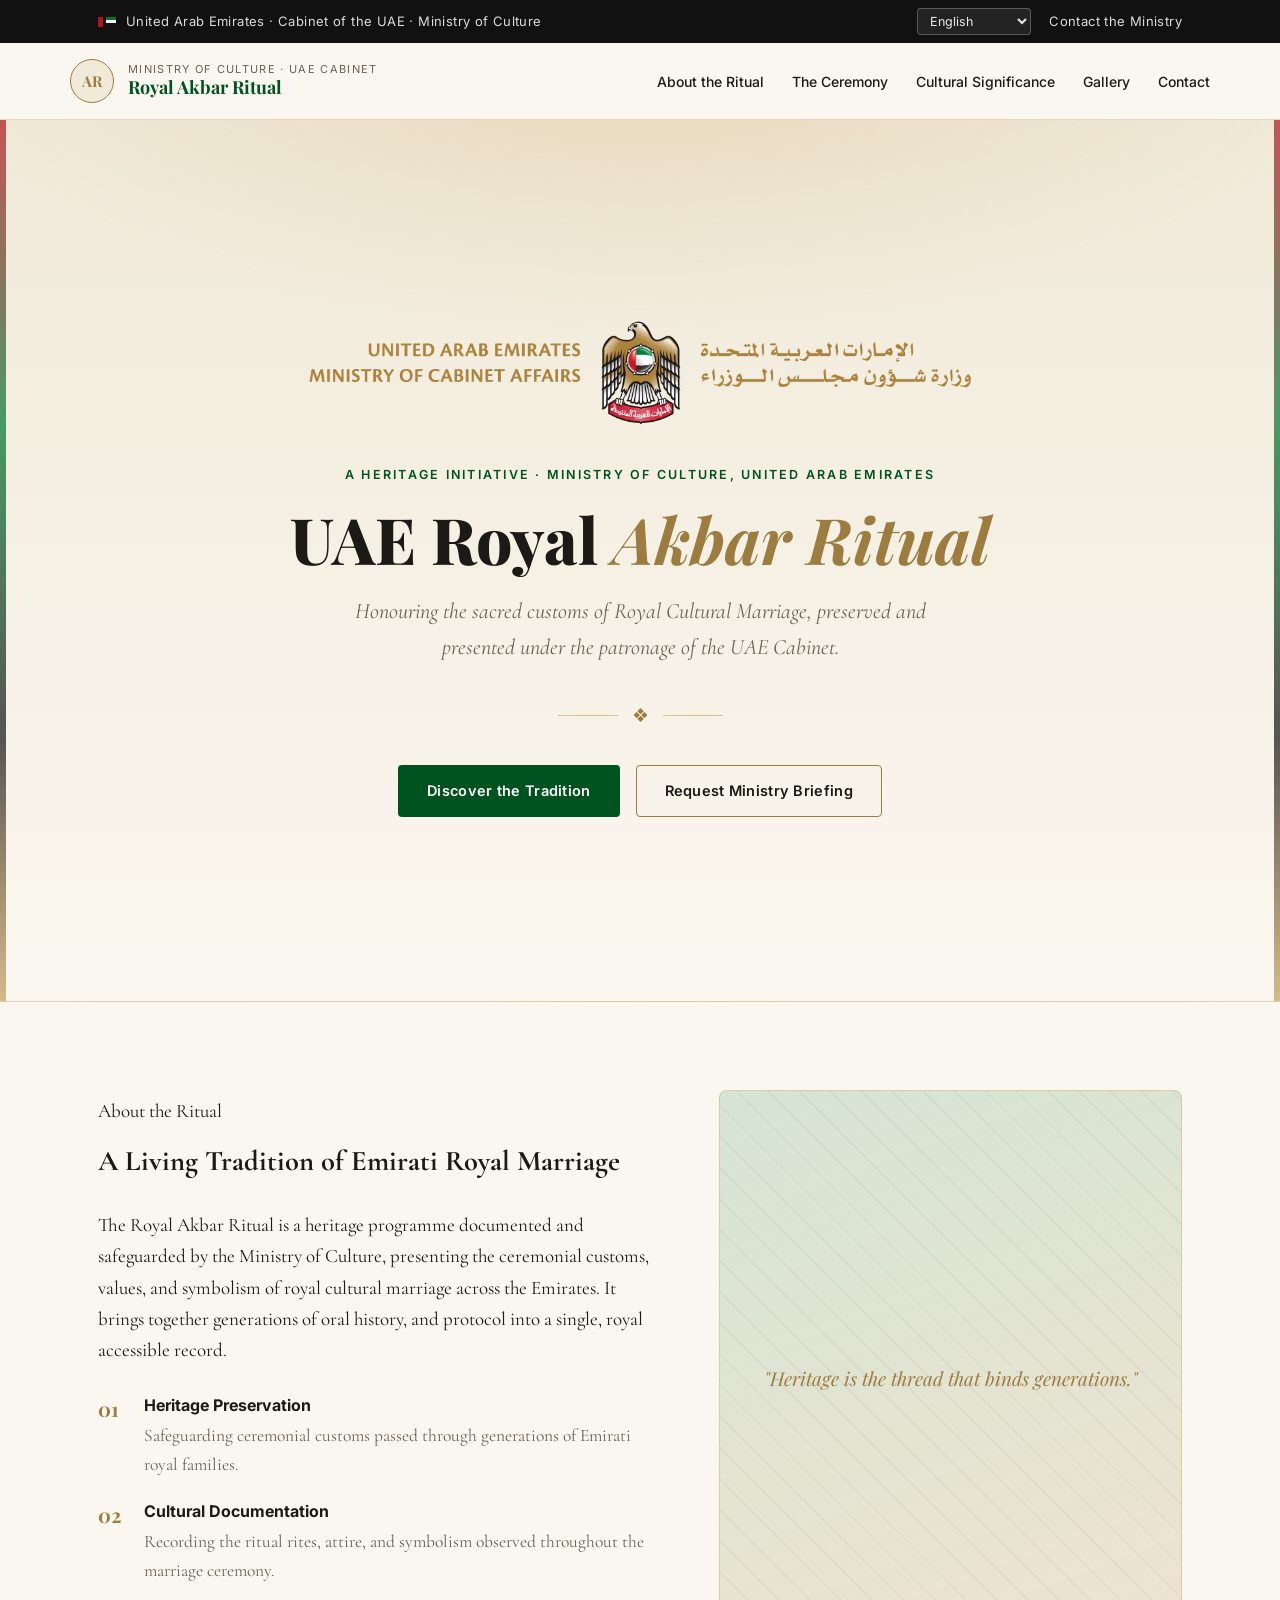
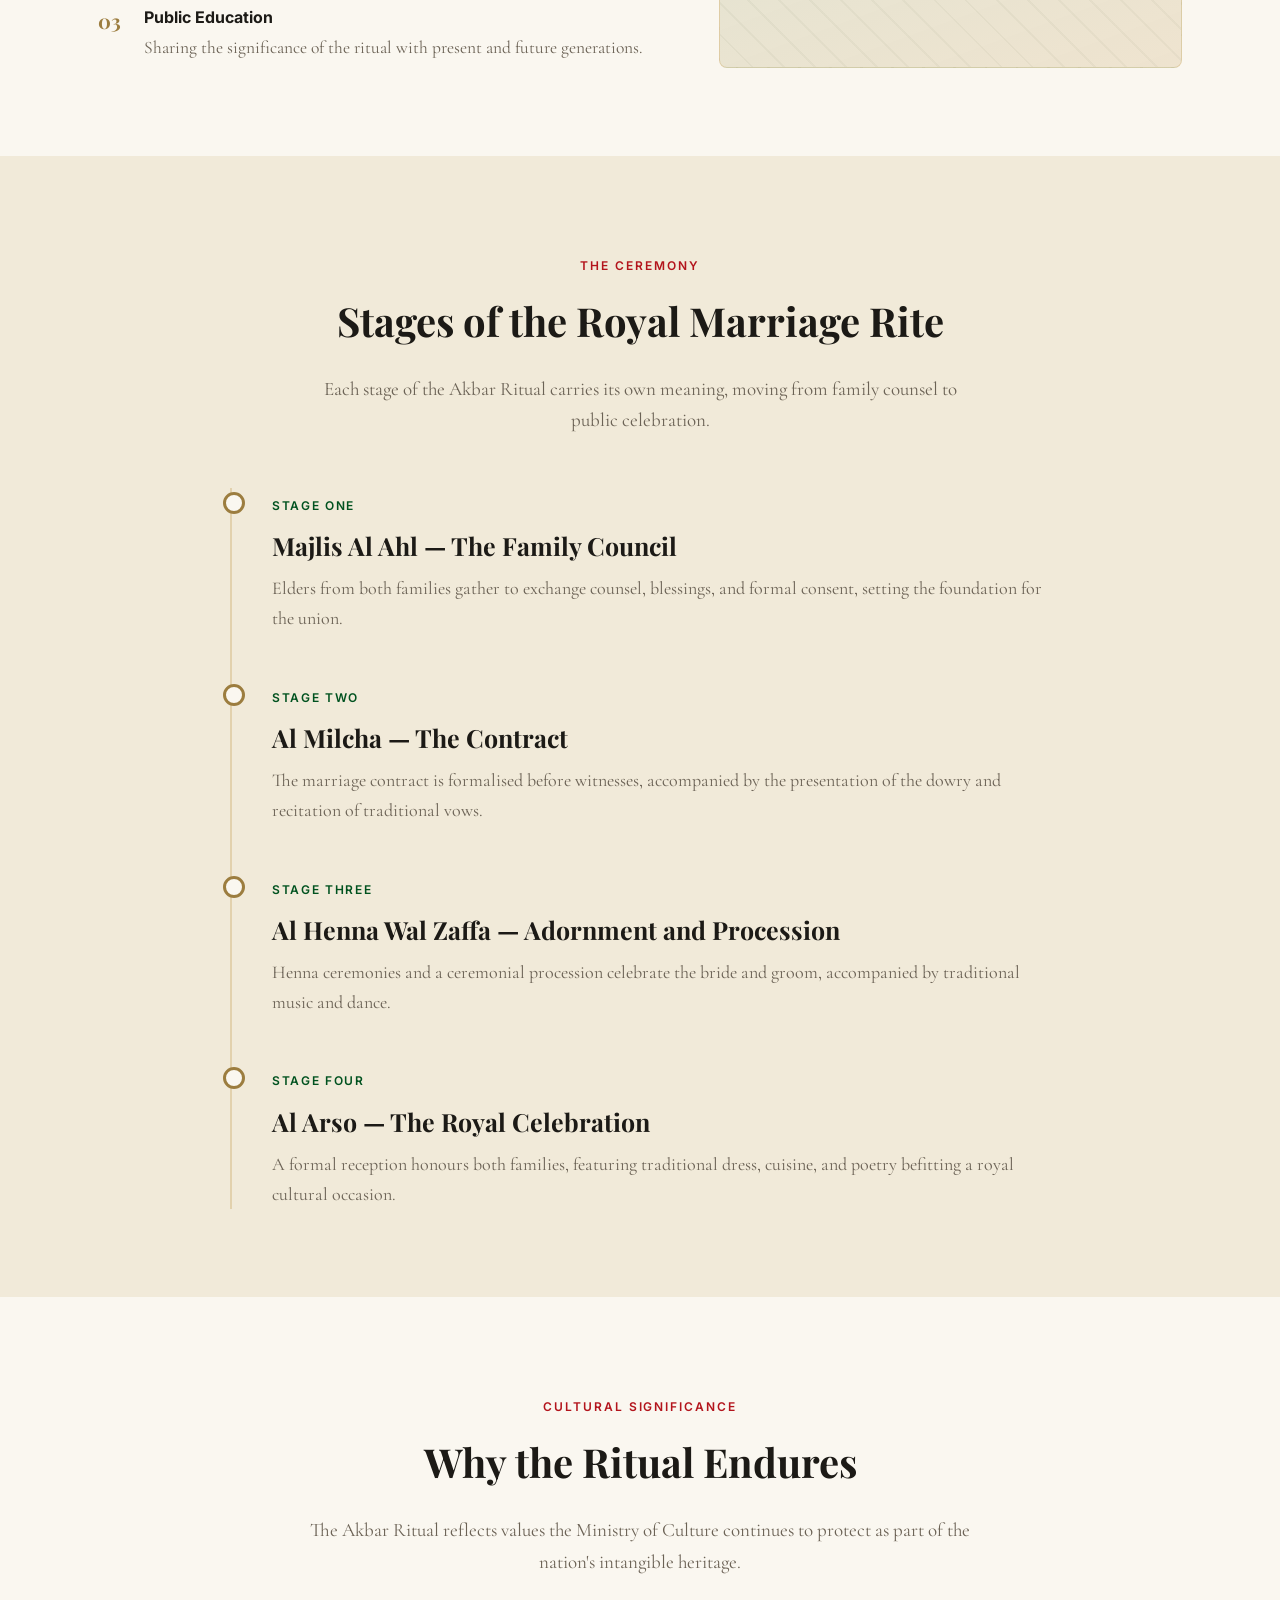
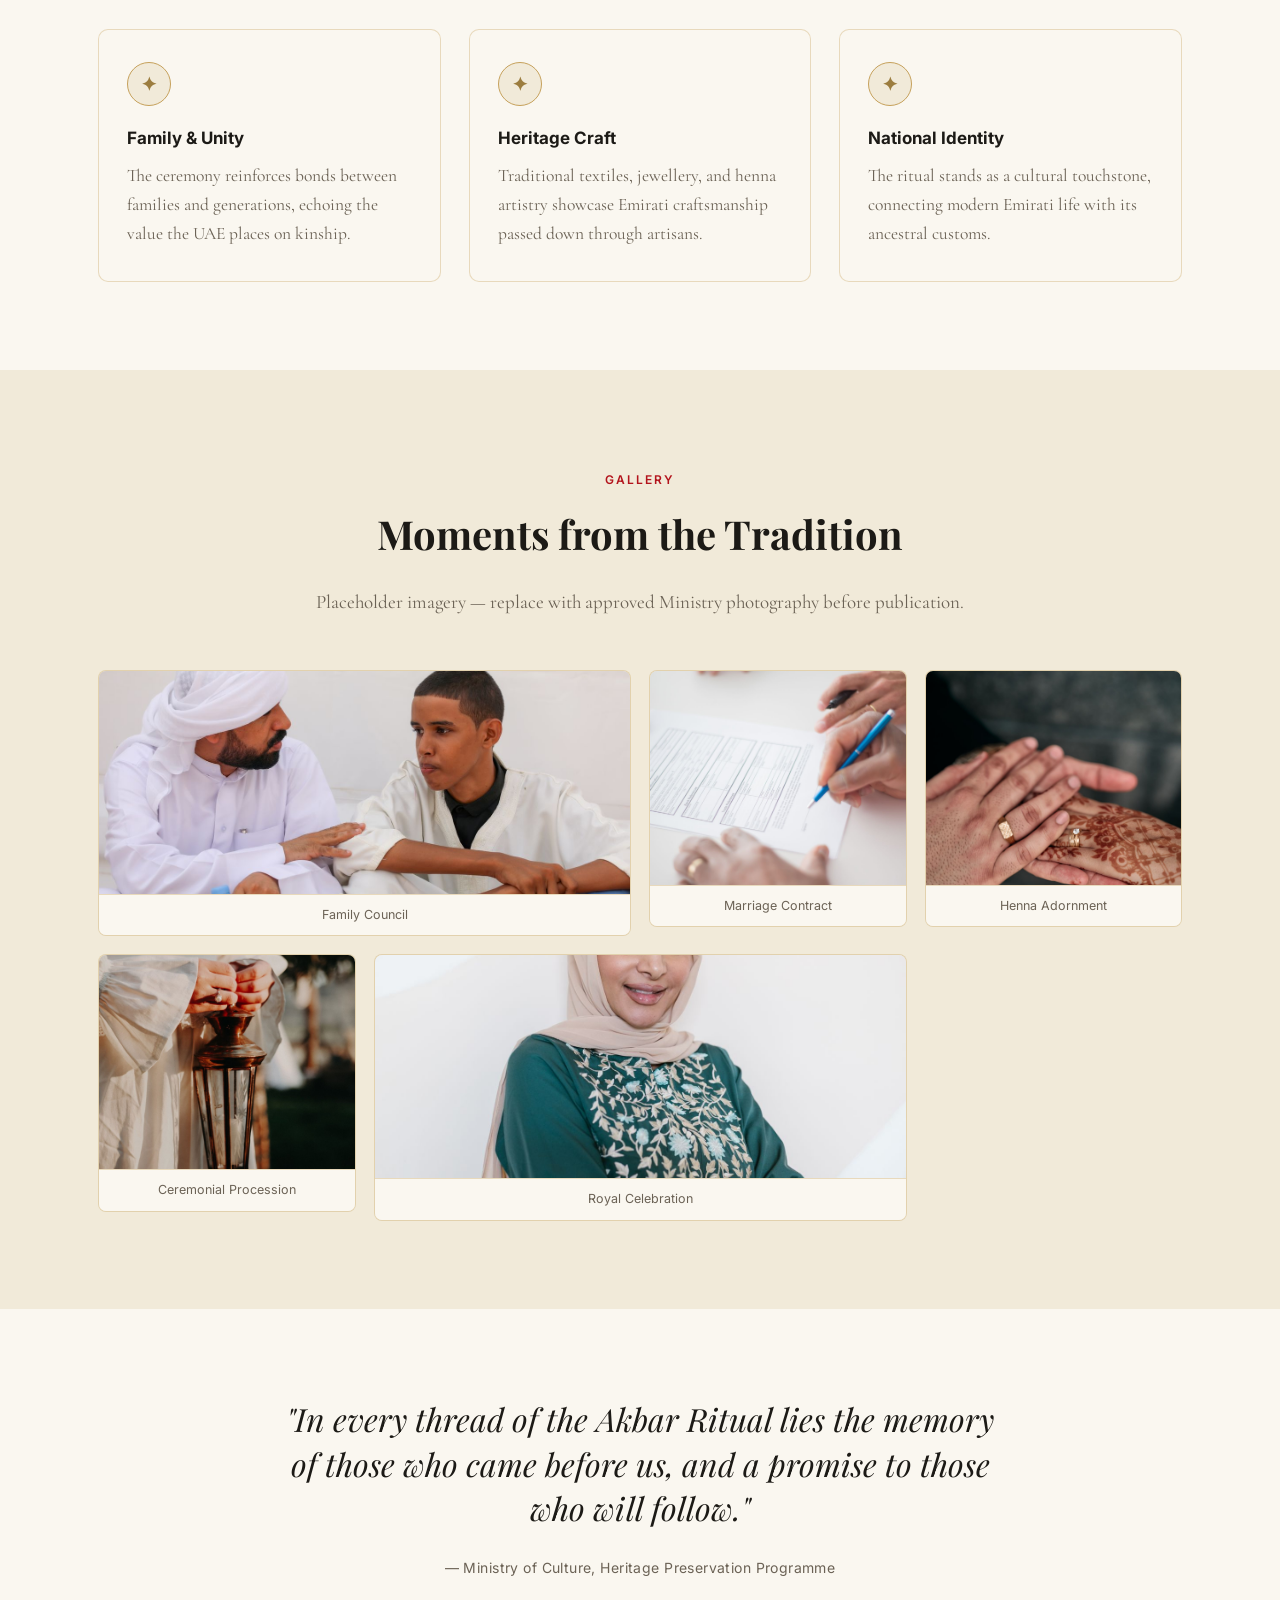
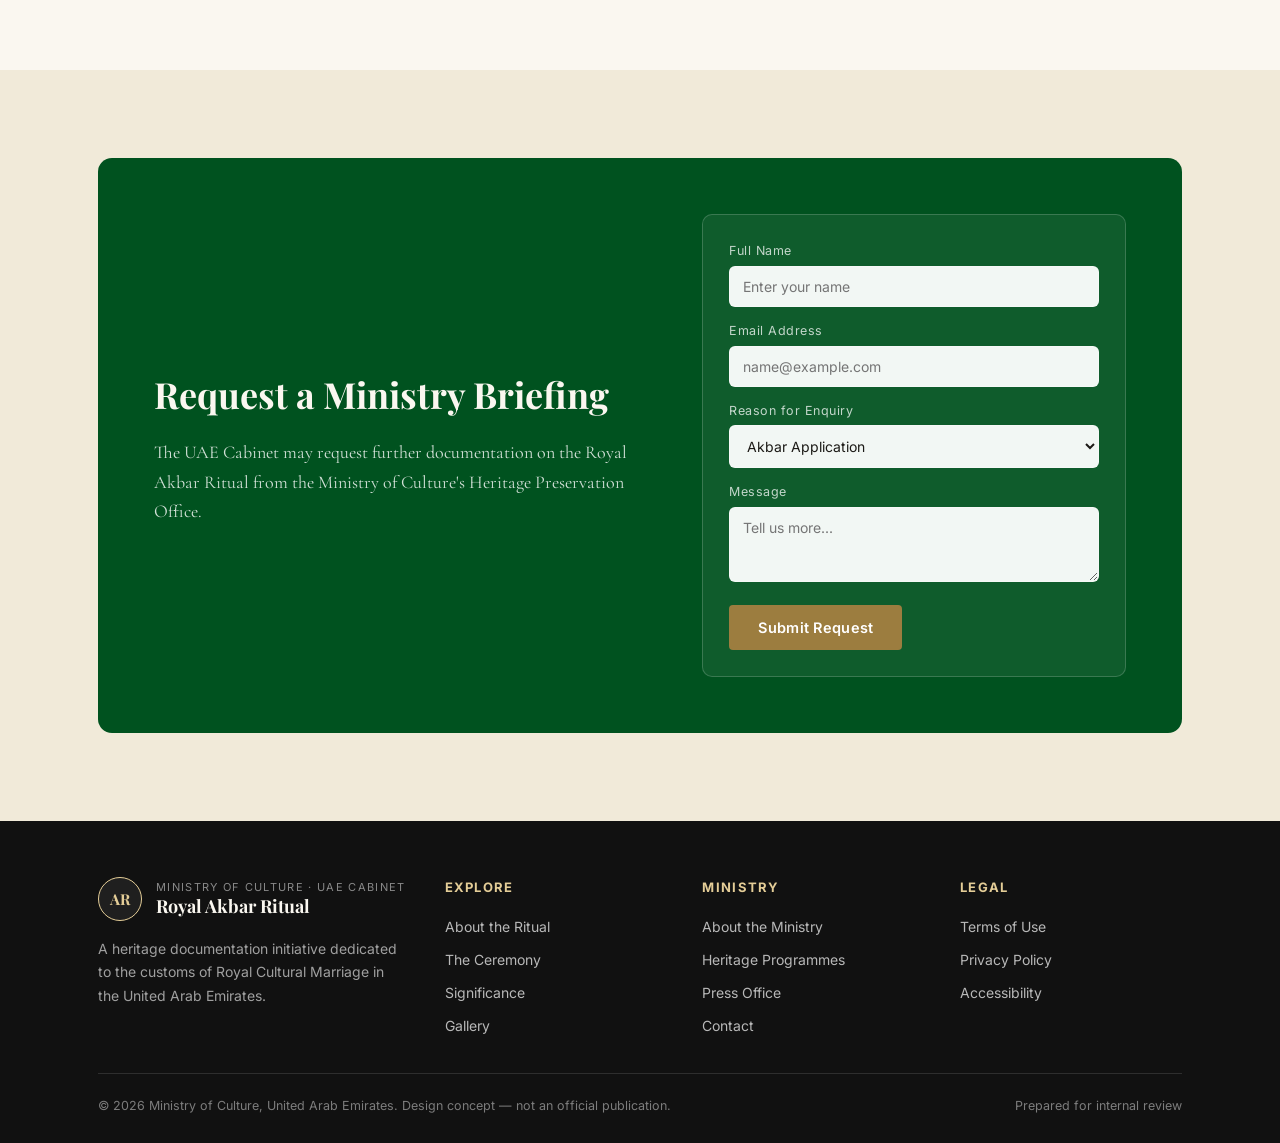
==== index.html @ 3e478489 "Initial commit: UAE Royal Akbar Ritual site Static site with 30-language i18n support, RTL layout fo" ====
<!DOCTYPE html>
<html lang="en">
<head>
<meta charset="UTF-8">
<meta name="viewport" content="width=device-width, initial-scale=1.0">
<title>UAE Royal Akbar Ritual — Royal Cultural Marriage | Ministry of Culture</title>
<meta name="description" content="UAE Royal Akbar Ritual — a heritage initiative of the Ministry of Culture preserving the traditions of Emirati royal cultural marriage.">
<link rel="stylesheet" href="styles.css">
</head>
<body>

<!-- Ministry utility bar -->
<div class="ministry-bar">
  <div class="container">
    <div class="ministry-bar-left">
      <span class="flag-strip">
        <span class="r"></span>
        <span class="stack">
          <span class="g"></span><span class="w"></span><span class="k"></span>
        </span>
      </span>
      <span data-i18n="ministryBarTagline">United Arab Emirates &nbsp;·&nbsp; Cabinet of the UAE &nbsp;·&nbsp; Ministry of Culture</span>
    </div>
    <div class="ministry-bar-right">
      <select id="lang-select" class="lang-select" aria-label="Select language">
        <option value="en">English</option>
        <option value="ar">العربية</option>
        <option value="es">Español</option>
        <option value="pt">Português</option>
        <option value="ru">Русский</option>
        <option value="uk">Українська</option>
        <option value="fr">Français</option>
        <option value="he">עברית</option>
        <option value="zh">中文</option>
        <option value="de">Deutsch</option>
        <option value="it">Italiano</option>
        <option value="da">Dansk</option>
        <option value="no">Norsk</option>
        <option value="hr">Hrvatski</option>
        <option value="cs">Čeština</option>
        <option value="el">Ελληνικά</option>
        <option value="et">Eesti</option>
        <option value="fi">Suomi</option>
        <option value="hu">Magyar</option>
        <option value="ja">日本語</option>
        <option value="ko">한국어</option>
        <option value="la">Latina</option>
        <option value="lt">Lietuvių</option>
        <option value="mk">Македонски</option>
        <option value="pl">Polski</option>
        <option value="ro">Română</option>
        <option value="sr">Српски</option>
        <option value="sv">Svenska</option>
        <option value="th">ไทย</option>
        <option value="vi">Tiếng Việt</option>
      </select>
      <a href="#contact" data-i18n="contactMinistry">Contact the Ministry</a>
    </div>
  </div>
</div>

<!-- Header / Nav -->
<header class="site-header">
  <div class="container nav-row">
    <a href="#top" class="brand">
      <span class="emblem">AR</span>
      <span class="brand-text">
        <span class="eyebrow" data-i18n="brandEyebrow">Ministry of Culture &middot; UAE Cabinet</span>
        <span class="name" data-i18n="brandName">Royal Akbar Ritual</span>
      </span>
    </a>
    <button class="nav-toggle" aria-label="Toggle navigation" aria-expanded="false">
      <span></span><span></span><span></span>
    </button>
    <nav class="main-nav">
      <ul>
        <li><a href="#about" data-i18n="navAbout">About the Ritual</a></li>
        <li><a href="#ceremony" data-i18n="navCeremony">The Ceremony</a></li>
        <li><a href="#significance" data-i18n="navSignificance">Cultural Significance</a></li>
        <li><a href="#gallery" data-i18n="navGallery">Gallery</a></li>
        <li><a href="#contact" data-i18n="navContact">Contact</a></li>
      </ul>
    </nav>
  </div>
</header>
<!-- Hero -->
<section class="hero" id="top">
  <div class="hero-inner">

    <img src="assets/UAE-emblem.webp" alt="United Arab Emirates Emblem" class="hero-emblem">

    <p class="kicker" data-i18n="heroKicker">A Heritage Initiative &middot; Ministry of Culture, United Arab Emirates</p>
    <h1><span data-i18n="heroHeading1">UAE Royal</span> <span class="accent" data-i18n="heroHeadingAccent">Akbar Ritual</span></h1>
    <p class="lede" data-i18n="heroLede">Honouring the sacred customs of Royal Cultural Marriage, preserved and presented under the patronage of the UAE Cabinet.</p>
    <div class="ornament-divider">❖</div>
    <div class="hero-cta">
      <a href="#about" class="btn btn-primary" data-i18n="heroCta1">Discover the Tradition</a>
      <a href="#contact" class="btn btn-outline" data-i18n="heroCta2">Request Ministry Briefing</a>
    </div>
  </div>
</section>

<!-- About -->
<section id="about">
  <div class="container about-grid">
    <div>
      <p class="section-head tag" style="text-align:left;margin-bottom:12px;" data-i18n="aboutTag">About the Ritual</p>
      <h2 data-i18n="aboutHeading">A Living Tradition of Emirati Royal Marriage</h2>
      <p data-i18n="aboutBody">The Royal Akbar Ritual is a heritage programme documented and safeguarded by the Ministry of Culture, presenting the ceremonial customs, values, and symbolism of royal cultural marriage across the Emirates. It brings together generations of oral history, and protocol into a single, royal accessible record.</p>
      <ul class="pillar-list">
        <li>
          <span class="num">01</span>
          <div>
            <h4 data-i18n="pillar1Title">Heritage Preservation</h4>
            <p data-i18n="pillar1Body">Safeguarding ceremonial customs passed through generations of Emirati royal families.</p>
          </div>
        </li>
        <li>
          <span class="num">02</span>
          <div>
            <h4 data-i18n="pillar2Title">Cultural Documentation</h4>
            <p data-i18n="pillar2Body">Recording the ritual rites, attire, and symbolism observed throughout the marriage ceremony.</p>
          </div>
        </li>
        <li>
          <span class="num">03</span>
          <div>
            <h4 data-i18n="pillar3Title">Public Education</h4>
            <p data-i18n="pillar3Body">Sharing the significance of the ritual with present and future generations.</p>
          </div>
        </li>
      </ul>
    </div>
    <div class="figure" data-i18n="aboutFigure">"Heritage is the thread that binds generations."</div>
  </div>
</section>

<!-- Ceremony timeline -->
<section id="ceremony" class="alt">
  <div class="container">
    <div class="section-head">
      <p class="tag" data-i18n="ceremonyTag">The Ceremony</p>
      <h2 data-i18n="ceremonyHeading">Stages of the Royal Marriage Rite</h2>
      <p data-i18n="ceremonyIntro">Each stage of the Akbar Ritual carries its own meaning, moving from family counsel to public celebration.</p>
    </div>
    <div class="timeline">
      <div class="timeline-item">
        <span class="stage" data-i18n="stage1Label">Stage One</span>
        <h3 data-i18n="stage1Title">Majlis Al Ahl — The Family Council</h3>
        <p data-i18n="stage1Body">Elders from both families gather to exchange counsel, blessings, and formal consent, setting the foundation for the union.</p>
      </div>
      <div class="timeline-item">
        <span class="stage" data-i18n="stage2Label">Stage Two</span>
        <h3 data-i18n="stage2Title">Al Milcha — The Contract</h3>
        <p data-i18n="stage2Body">The marriage contract is formalised before witnesses, accompanied by the presentation of the dowry and recitation of traditional vows.</p>
      </div>
      <div class="timeline-item">
        <span class="stage" data-i18n="stage3Label">Stage Three</span>
        <h3 data-i18n="stage3Title">Al Henna Wal Zaffa — Adornment and Procession</h3>
        <p data-i18n="stage3Body">Henna ceremonies and a ceremonial procession celebrate the bride and groom, accompanied by traditional music and dance.</p>
      </div>
      <div class="timeline-item">
        <span class="stage" data-i18n="stage4Label">Stage Four</span>
        <h3 data-i18n="stage4Title">Al Arso — The Royal Celebration</h3>
        <p data-i18n="stage4Body">A formal reception honours both families, featuring traditional dress, cuisine, and poetry befitting a royal cultural occasion.</p>
      </div>
    </div>
  </div>
</section>

<!-- Significance cards -->
<section id="significance">
  <div class="container">
    <div class="section-head">
      <p class="tag" data-i18n="sigTag">Cultural Significance</p>
      <h2 data-i18n="sigHeading">Why the Ritual Endures</h2>
      <p data-i18n="sigIntro">The Akbar Ritual reflects values the Ministry of Culture continues to protect as part of the nation's intangible heritage.</p>
    </div>
    <div class="card-grid">
      <div class="value-card">
        <span class="icon">✦</span>
        <h3 data-i18n="card1Title">Family &amp; Unity</h3>
        <p data-i18n="card1Body">The ceremony reinforces bonds between families and generations, echoing the value the UAE places on kinship.</p>
      </div>
      <div class="value-card">
        <span class="icon">✦</span>
        <h3 data-i18n="card2Title">Heritage Craft</h3>
        <p data-i18n="card2Body">Traditional textiles, jewellery, and henna artistry showcase Emirati craftsmanship passed down through artisans.</p>
      </div>
      <div class="value-card">
        <span class="icon">✦</span>
        <h3 data-i18n="card3Title">National Identity</h3>
        <p data-i18n="card3Body">The ritual stands as a cultural touchstone, connecting modern Emirati life with its ancestral customs.</p>
      </div>
    </div>
  </div>
</section>

<!-- Gallery -->
<section id="gallery" class="alt">
  <div class="container">
    <div class="section-head">
      <p class="tag" data-i18n="galleryTag">Gallery</p>
      <h2 data-i18n="galleryHeading">Moments from the Tradition</h2>
      <p data-i18n="galleryIntro">Placeholder imagery — replace with approved Ministry photography before publication.</p>
    </div>
    <div class="gallery-grid">

      <div class="g-item wide">
        <img src="assets/family-council.jpg" alt="Men in traditional Middle Eastern attire in conversation" class="g-photo" loading="lazy">
        <span class="g-caption" data-i18n="gallery1">Family Council</span>
      </div>

      <div class="g-item">
        <img src="assets/marriage-contract.jpg" alt="Marriage contract being signed" class="g-photo" loading="lazy">
        <span class="g-caption" data-i18n="gallery2">Marriage Contract</span>
      </div>

      <div class="g-item">
        <img src="assets/henna-adornment.jpg" alt="Hands adorned with henna" class="g-photo" loading="lazy">
        <span class="g-caption" data-i18n="gallery3">Henna Adornment</span>
      </div>

      <div class="g-item">
        <img src="assets/ceremonial-procession.jpg" alt="Ceremonial procession with lantern" class="g-photo" loading="lazy">
        <span class="g-caption" data-i18n="gallery4">Ceremonial Procession</span>
      </div>

      <div class="g-item wide">
        <img src="assets/royal-celebration.jpg" alt="Woman in elegant abaya and hijab" class="g-photo" loading="lazy">
        <span class="g-caption" data-i18n="gallery5">Royal Celebration</span>
      </div>

    </div>
  </div>
</section>

<!-- Quote -->
<section>
  <div class="container quote-block">
    <blockquote data-i18n="quoteText">"In every thread of the Akbar Ritual lies the memory of those who came before us, and a promise to those who will follow."</blockquote>
    <cite data-i18n="quoteCite">— Ministry of Culture, Heritage Preservation Programme</cite>
  </div>
</section>

<!-- Contact -->
<section id="contact" class="alt">
  <div class="container">
    <div class="contact-panel">
      <div>
        <h2 data-i18n="contactHeading">Request a Ministry Briefing</h2>
        <p data-i18n="contactBody">The UAE Cabinet may request further documentation on the Royal Akbar Ritual from the Ministry of Culture's Heritage Preservation Office.</p>
      </div>
      <form class="contact-form">
        <div>
          <label for="fullname" data-i18n="labelFullName">Full Name</label>
          <input id="fullname" type="text" data-i18n-placeholder="placeholderName" placeholder="Enter your name" required>
        </div>
        <div>
          <label for="email" data-i18n="labelEmail">Email Address</label>
          <input id="email" type="email" placeholder="name@example.com" required>
        </div>
        <div>
          <label for="reason" data-i18n="labelReason">Reason for Enquiry</label>
          <select id="reason">
            <option data-i18n="optionAkbar">Akbar Application</option>
            <option data-i18n="optionOther">Other</option>
          </select>
        </div>
        <div>
          <label for="message" data-i18n="labelMessage">Message</label>
          <textarea id="message" rows="3" data-i18n-placeholder="placeholderMessage" placeholder="Tell us more..."></textarea>
        </div>
        <button type="submit" class="btn btn-primary" data-i18n="submitBtn">Submit Request</button>
      </form>
    </div>
  </div>
</section>

<!-- Footer -->
<footer class="site-footer">
  <div class="container">
    <div class="footer-grid">
      <div class="footer-brand">
        <a href="#top" class="brand">
          <span class="emblem">AR</span>
          <span class="brand-text">
            <span class="eyebrow" style="color:rgba(255,255,255,0.5);" data-i18n="brandEyebrow">Ministry of Culture &middot; UAE Cabinet</span>
            <span class="name" data-i18n="brandName">Royal Akbar Ritual</span>
          </span>
        </a>
        <p data-i18n="footerBrandBody">A heritage documentation initiative dedicated to the customs of Royal Cultural Marriage in the United Arab Emirates.</p>
      </div>
      <div>
        <h5 data-i18n="footerExplore">Explore</h5>
        <ul>
          <li><a href="#about" data-i18n="navAbout">About the Ritual</a></li>
          <li><a href="#ceremony" data-i18n="navCeremony">The Ceremony</a></li>
          <li><a href="#significance" data-i18n="navSignificance2">Significance</a></li>
          <li><a href="#gallery" data-i18n="navGallery">Gallery</a></li>
        </ul>
      </div>
      <div>
        <h5 data-i18n="footerMinistry">Ministry</h5>
        <ul>
          <li><a href="#" data-i18n="footerAboutMinistry">About the Ministry</a></li>
          <li><a href="#" data-i18n="footerHeritageProgrammes">Heritage Programmes</a></li>
          <li><a href="#" data-i18n="footerPressOffice">Press Office</a></li>
          <li><a href="#contact" data-i18n="navContact">Contact</a></li>
        </ul>
      </div>
      <div>
        <h5 data-i18n="footerLegal">Legal</h5>
        <ul>
          <li><a href="#" data-i18n="footerTerms">Terms of Use</a></li>
          <li><a href="#" data-i18n="footerPrivacy">Privacy Policy</a></li>
          <li><a href="#" data-i18n="footerAccessibility">Accessibility</a></li>
        </ul>
      </div>
    </div>
    <div class="footer-bottom">
      <span>&copy; <span id="year"></span> <span data-i18n="footerCopyright">Ministry of Culture, United Arab Emirates. Design concept — not an official publication.</span></span>
      <span data-i18n="footerPreparedFor">Prepared for internal review</span>
    </div>
  </div>
</footer>

<script src="translations.js"></script>
<script src="script.js"></script>
</body>
</html>
---- styles.css ----
/* ==========================================================================
   UAE Royal Akbar Ritual — Royal Cultural Marriage
   Ministry of Culture, United Arab Emirates
   ========================================================================== */

@import url('https://fonts.googleapis.com/css2?family=Playfair+Display:wght@500;600;700;800&family=Cormorant+Garamond:ital,wght@0,400;0,500;0,600;1,500&family=Inter:wght@400;500;600&family=Noto+Sans+Arabic:wght@500;600;700&family=Noto+Sans+Hebrew:wght@500;600;700&family=Noto+Sans+SC:wght@500;600;700&family=Noto+Sans+JP:wght@500;600;700&family=Noto+Sans+KR:wght@500;600;700&family=Noto+Sans+Thai:wght@500;600;700&display=swap');

:root {
  
  --uae-green: #00732f;
  --uae-green-dark: #00521f;
  --uae-red: #b3141c;
  --uae-black: #111111;
  --uae-white: #ffffff;
  --gold: #c6a15b;
  --gold-light: #e4cd97;
  --gold-dark: #9c7d3f;
  --ink: #1c1a16;
  --paper: #faf7f0;
  --paper-dim: #f1ead9;
  --muted: #6b6255;
  --border: rgba(198, 161, 91, 0.35);

  --serif-display: 'Playfair Display', 'Times New Roman', serif;
  --serif-body: 'Cormorant Garamond', Georgia, serif;
  --sans: 'Inter', -apple-system, Segoe UI, sans-serif;

  color-scheme: light;
}

* { box-sizing: border-box; }

html { scroll-behavior: smooth; }

body {
  margin: 0;
  background: var(--paper);
  color: var(--ink);
  font-family: var(--serif-body);
  font-size: 19px;
  line-height: 1.65;
}

img { max-width: 100%; display: block; }

.container {
  width: 100%;
  max-width: 1140px;
  margin: 0 auto;
  padding: 0 28px;
}

a { color: inherit; }

/* ---------- Ministry bar ---------- */
.ministry-bar {
  background: var(--uae-black);
  color: rgba(255, 255, 255, 0.85);
  font-family: var(--sans);
  font-size: 13px;
  letter-spacing: 0.03em;
}
.ministry-bar .container {
  display: flex;
  align-items: center;
  justify-content: space-between;
  padding-top: 8px;
  padding-bottom: 8px;
  gap: 16px;
  flex-wrap: wrap;
}
.ministry-bar .flag-strip {
  display: inline-flex;
  gap: 3px;
  height: 10px;
  width: 18px;
  border-radius: 1px;
  overflow: hidden;
  flex-shrink: 0;
}
.ministry-bar .flag-strip span { flex: 1; }
.ministry-bar .flag-strip .r { background: var(--uae-red); flex: 0 0 30%; }
.ministry-bar .flag-strip .stack { flex: 1; display: flex; flex-direction: column; }
.ministry-bar .flag-strip .g { background: var(--uae-green); flex: 1; }
.ministry-bar .flag-strip .w { background: var(--uae-white); flex: 1; }
.ministry-bar .flag-strip .k { background: var(--uae-black); flex: 1; }
.ministry-bar-left { display: flex; align-items: center; gap: 10px; }
.ministry-bar-right { display: flex; align-items: center; gap: 18px; }
.ministry-bar-right span { opacity: 0.7; }
.ministry-bar-right a {
  color: rgba(255,255,255,0.85);
  text-decoration: none;
}
.ministry-bar-right a:hover { color: var(--gold-light); }

.lang-select {
  background: rgba(255,255,255,0.08);
  color: rgba(255,255,255,0.9);
  border: 1px solid rgba(255,255,255,0.25);
  border-radius: 4px;
  font-family: var(--sans);
  font-size: 12.5px;
  padding: 4px 8px;
  cursor: pointer;
}
.lang-select option { color: var(--ink); }

/* ---------- Header / nav ---------- */
header.site-header {
  background: var(--paper);
  border-bottom: 1px solid var(--border);
  position: sticky;
  top: 0;
  z-index: 40;
  backdrop-filter: blur(6px);
  background: rgba(250, 247, 240, 0.96);
}
.nav-row {
  display: flex;
  align-items: center;
  justify-content: space-between;
  padding: 16px 0;
  gap: 20px;
}
.brand {
  display: flex;
  align-items: center;
  gap: 14px;
  text-decoration: none;
  color: var(--ink);
}
.emblem {
  width: 44px;
  height: 44px;
  border-radius: 50%;
  border: 1.5px solid var(--gold-dark);
  display: flex;
  align-items: center;
  justify-content: center;
  font-family: var(--serif-display);
  font-weight: 700;
  font-size: 15px;
  line-height: 1;
  color: var(--gold-dark);
  background: var(--paper-dim);
  flex-shrink: 0;
}
.brand-text { line-height: 1.3; }
.brand-text .eyebrow {
  display: block;
  font-family: var(--sans);
  font-size: 11px;
  letter-spacing: 0.12em;
  text-transform: uppercase;
  color: var(--muted);
  white-space: nowrap;
}
.brand-text .name {
  display: block;
  font-family: var(--serif-display);
  font-weight: 700;
  font-size: 18px;
  color: var(--uae-green-dark);
}

nav.main-nav ul {
  list-style: none;
  display: flex;
  gap: 28px;
  margin: 0;
  padding: 0;
}
nav.main-nav a {
  font-family: var(--sans);
  font-size: 14px;
  font-weight: 500;
  text-decoration: none;
  color: var(--ink);
  padding-bottom: 4px;
  border-bottom: 2px solid transparent;
  transition: border-color 0.2s, color 0.2s;
}
nav.main-nav a:hover { color: var(--uae-green-dark); border-color: var(--gold); }

.nav-toggle {
  display: none;
  background: none;
  border: 1px solid var(--border);
  border-radius: 6px;
  padding: 8px 10px;
  cursor: pointer;
}
.nav-toggle span {
  display: block;
  width: 20px;
  height: 2px;
  background: var(--ink);
  margin: 4px 0;
}

/* ---------- Hero ---------- */
.hero {
  position: relative;
  background:
    radial-gradient(1200px 500px at 50% -10%, rgba(198,161,91,0.25), transparent 60%),
    linear-gradient(180deg, var(--paper-dim) 0%, var(--paper) 100%);
  overflow: hidden;
  border-bottom: 1px solid var(--border);
}
.hero::before, .hero::after {
  content: "";
  position: absolute;
  top: 0; bottom: 0;
  width: 6px;
  background: linear-gradient(180deg, var(--uae-red), var(--uae-green) 35%, var(--uae-black) 70%, var(--gold));
  opacity: 0.7;
}
.hero::before { left: 0; }
.hero::after { right: 0; }

.hero-inner {
  padding: 84px 28px 96px;
  text-align: center;
  max-width: 820px;
  margin: 0 auto;
}
.hero .kicker {
  font-family: var(--sans);
  font-size: 12.5px;
  letter-spacing: 0.18em;
  text-transform: uppercase;
  color: var(--uae-green-dark);
  font-weight: 600;
  margin-bottom: 18px;
}
.hero h1 {
  font-family: var(--serif-display);
  font-weight: 800;
  font-size: clamp(38px, 6vw, 64px);
  line-height: 1.08;
  margin: 0 0 20px;
  color: var(--ink);
}
.hero h1 .accent { color: var(--gold-dark); font-style: italic; font-weight: 700; }
.hero .lede {
  font-size: 22px;
  color: var(--muted);
  max-width: 620px;
  margin: 0 auto 34px;
  font-style: italic;
}
.ornament-divider {
  display: flex;
  align-items: center;
  justify-content: center;
  gap: 14px;
  margin: 0 auto 34px;
  color: var(--gold-dark);
}
.ornament-divider::before, .ornament-divider::after {
  content: "";
  height: 1px;
  width: 60px;
  background: var(--gold);
  opacity: 0.6;
}
.hero-cta {
  display: flex;
  gap: 16px;
  justify-content: center;
  flex-wrap: wrap;
}

.btn {
  font-family: var(--sans);
  font-size: 14.5px;
  font-weight: 600;
  letter-spacing: 0.02em;
  padding: 13px 28px;
  border-radius: 4px;
  text-decoration: none;
  display: inline-block;
  transition: transform 0.15s, box-shadow 0.15s, background 0.15s;
  border: 1px solid transparent;
}
.btn-primary {
  background: var(--uae-green-dark);
  color: var(--uae-white);
}
.btn-primary:hover { background: var(--uae-green); box-shadow: 0 6px 18px rgba(0,82,31,0.25); }
.btn-outline {
  border-color: var(--gold-dark);
  color: var(--ink);
  background: transparent;
}
.btn-outline:hover { background: var(--paper-dim); }

.notice-banner {
  background: #fbf1d9;
  border-top: 1px solid var(--border);
  border-bottom: 1px solid var(--border);
  font-family: var(--sans);
  font-size: 13px;
  color: #7a5c1f;
  text-align: center;
  padding: 9px 20px;
}

/* ---------- Section shell ---------- */
section { padding: 88px 0; }
section.alt { background: var(--paper-dim); }
.section-head {
  text-align: center;
  max-width: 680px;
  margin: 0 auto 52px;
}
.section-head .tag {
  font-family: var(--sans);
  font-size: 12px;
  letter-spacing: 0.16em;
  text-transform: uppercase;
  color: var(--uae-red);
  font-weight: 600;
  margin-bottom: 12px;
}
.section-head h2 {
  font-family: var(--serif-display);
  font-size: clamp(28px, 4vw, 40px);
  font-weight: 700;
  margin: 0 0 14px;
  color: var(--ink);
}
.section-head p {
  color: var(--muted);
  font-size: 19px;
}

/* ---------- About / two-col ---------- */
.about-grid {
  display: grid;
  grid-template-columns: 1.1fr 0.9fr;
  gap: 56px;
  align-items: center;
}
.about-grid .figure {
  aspect-ratio: 4/5;
  border-radius: 8px;
  background:
    linear-gradient(160deg, rgba(0,115,47,0.14), rgba(198,161,91,0.22)),
    repeating-linear-gradient(45deg, rgba(17,17,17,0.04) 0 2px, transparent 2px 22px);
  border: 1px solid var(--border);
  display: flex;
  align-items: center;
  justify-content: center;
  color: var(--gold-dark);
  font-family: var(--serif-display);
  font-style: italic;
  text-align: center;
  padding: 30px;
}
.about-grid h2 { margin-top: 0; }
.pillar-list { list-style: none; margin: 26px 0 0; padding: 0; display: grid; gap: 18px; }
.pillar-list li {
  display: flex;
  gap: 14px;
  align-items: flex-start;
}
.pillar-list .num {
  font-family: var(--serif-display);
  font-weight: 700;
  color: var(--gold-dark);
  font-size: 20px;
  flex-shrink: 0;
  width: 32px;
}
.pillar-list h4 {
  margin: 0 0 4px;
  font-family: var(--sans);
  font-size: 16px;
  color: var(--ink);
}
.pillar-list p { margin: 0; color: var(--muted); font-size: 17.5px; }

/* ---------- Timeline / ceremony ---------- */
.timeline {
  max-width: 820px;
  margin: 0 auto;
  position: relative;
  padding-left: 40px;
  border-left: 2px solid var(--border);
}
.timeline-item { position: relative; padding-bottom: 46px; }
.timeline-item:last-child { padding-bottom: 0; }
.timeline-item::before {
  content: "";
  position: absolute;
  left: -49px;
  top: 4px;
  width: 16px;
  height: 16px;
  border-radius: 50%;
  background: var(--paper);
  border: 3px solid var(--gold-dark);
}
.timeline-item .stage {
  font-family: var(--sans);
  font-size: 12px;
  letter-spacing: 0.14em;
  text-transform: uppercase;
  color: var(--uae-green-dark);
  font-weight: 600;
}
.timeline-item h3 {
  font-family: var(--serif-display);
  font-size: 25px;
  margin: 6px 0 8px;
}
.timeline-item p { margin: 0; color: var(--muted); font-size: 18px; }

/* ---------- Value / significance cards ---------- */
.card-grid {
  display: grid;
  grid-template-columns: repeat(3, 1fr);
  gap: 28px;
}
.value-card {
  background: var(--paper);
  border: 1px solid var(--border);
  border-radius: 10px;
  padding: 32px 28px;
  text-align: left;
}
.value-card .icon {
  width: 44px;
  height: 44px;
  border-radius: 50%;
  background: var(--paper-dim);
  border: 1px solid var(--gold);
  display: flex;
  align-items: center;
  justify-content: center;
  color: var(--gold-dark);
  font-family: var(--serif-display);
  font-weight: 700;
  margin-bottom: 18px;
}
.value-card h3 {
  font-family: var(--sans);
  font-size: 17px;
  margin: 0 0 10px;
  color: var(--ink);
}
.value-card p { margin: 0; color: var(--muted); font-size: 17.5px; }

/* ---------- Gallery ---------- */
.gallery-grid {
  display: grid;
  grid-template-columns: repeat(4, 1fr);
  gap: 18px;
}
.gallery-grid .g-item {
  aspect-ratio: 1;
  border-radius: 8px;
  border: 1px solid var(--border);
  background: var(--paper-dim);
  display: flex;
  flex-direction: column;
  overflow: hidden;
}
.gallery-grid .g-item.wide { grid-column: span 2; aspect-ratio: 2 / 1; }
.g-photo {
  flex: 1;
  width: 100%;
  min-height: 0;
  object-fit: cover;
  display: block;
}
.g-caption {
  flex-shrink: 0;
  font-family: var(--sans);
  font-size: 12.5px;
  color: var(--muted);
  text-align: center;
  padding: 10px 8px;
  background: var(--paper);
  border-top: 1px solid var(--border);
}

/* ---------- Quote ---------- */
.quote-block {
  max-width: 780px;
  margin: 0 auto;
  text-align: center;
}
.quote-block blockquote {
  font-family: var(--serif-display);
  font-style: italic;
  font-size: clamp(24px, 3vw, 32px);
  color: var(--ink);
  margin: 0 0 20px;
  line-height: 1.4;
}
.quote-block cite {
  font-family: var(--sans);
  font-style: normal;
  font-size: 14px;
  color: var(--muted);
  letter-spacing: 0.03em;
}

/* ---------- Contact / CTA ---------- */
.contact-panel {
  background: var(--uae-green-dark);
  color: var(--paper);
  border-radius: 14px;
  padding: 56px;
  display: grid;
  grid-template-columns: 1.2fr 1fr;
  gap: 40px;
  align-items: center;
}
.contact-panel h2 {
  font-family: var(--serif-display);
  font-size: clamp(26px, 3.4vw, 36px);
  margin: 0 0 14px;
}
.contact-panel p { color: rgba(255,255,255,0.82); font-size: 18px; margin: 0; }
.contact-form {
  display: grid;
  gap: 14px;
  background: rgba(255,255,255,0.06);
  padding: 26px;
  border-radius: 10px;
  border: 1px solid rgba(255,255,255,0.18);
}
.contact-form label {
  font-family: var(--sans);
  font-size: 12.5px;
  letter-spacing: 0.04em;
  color: rgba(255,255,255,0.75);
  margin-bottom: 4px;
  display: block;
}
.contact-form input, .contact-form textarea, .contact-form select {
  width: 100%;
  padding: 11px 13px;
  border-radius: 6px;
  border: 1px solid rgba(255,255,255,0.25);
  background: rgba(255,255,255,0.95);
  font-family: var(--sans);
  font-size: 14px;
  color: var(--ink);
}
.contact-form .btn-primary {
  background: var(--gold-dark);
  justify-self: start;
}
.contact-form .btn-primary:hover { background: var(--gold); }

/* ---------- Footer ---------- */
footer.site-footer {
  background: var(--uae-black);
  color: rgba(255,255,255,0.72);
  padding: 56px 0 26px;
  font-family: var(--sans);
  font-size: 14px;
}
.footer-grid {
  display: grid;
  grid-template-columns: 1.4fr 1fr 1fr 1fr;
  gap: 36px;
  padding-bottom: 36px;
  border-bottom: 1px solid rgba(255,255,255,0.12);
}
.footer-grid h5 {
  color: var(--gold-light);
  font-size: 13px;
  letter-spacing: 0.1em;
  text-transform: uppercase;
  margin: 0 0 16px;
}
.footer-grid ul { list-style: none; margin: 0; padding: 0; display: grid; gap: 10px; }
.footer-grid a { text-decoration: none; color: rgba(255,255,255,0.7); }
.footer-grid a:hover { color: var(--gold-light); }
.footer-brand .brand-text .name { color: var(--paper); }
.footer-brand .emblem { border-color: var(--gold-light); color: var(--gold-light); background: rgba(255,255,255,0.06); }
.footer-brand p { color: rgba(255,255,255,0.6); margin: 16px 0 0; max-width: 320px; }
.footer-bottom {
  padding-top: 22px;
  display: flex;
  justify-content: space-between;
  flex-wrap: wrap;
  gap: 10px;
  font-size: 12.5px;
  color: rgba(255,255,255,0.45);
}

/* ---------- Responsive ---------- */
@media (max-width: 900px) {
  .about-grid, .contact-panel { grid-template-columns: 1fr; }
  .card-grid { grid-template-columns: 1fr 1fr; }
  .gallery-grid { grid-template-columns: repeat(2, 1fr); }
  .footer-grid { grid-template-columns: 1fr 1fr; }
}
@media (max-width: 760px) {
  nav.main-nav {
    position: absolute;
    top: 100%;
    left: 0;
    right: 0;
    background: var(--paper);
    border-bottom: 1px solid var(--border);
    display: none;
    padding: 12px 28px 20px;
  }
  nav.main-nav.open { display: block; }
  nav.main-nav ul { flex-direction: column; gap: 16px; }
  .nav-toggle { display: block; }
  .card-grid { grid-template-columns: 1fr; }
  .gallery-grid { grid-template-columns: 1fr 1fr; }
  .ministry-bar-right { display: none; }
}

/* ---------- RTL (Arabic, Hebrew) ---------- */
body.rtl {
  font-family: 'Noto Sans Arabic', 'Noto Sans Hebrew', var(--serif-body);
}
body.rtl .kicker,
body.rtl nav.main-nav a,
body.rtl .ministry-bar,
body.rtl .footer-grid,
body.rtl .brand-text,
body.rtl .tag,
body.rtl .value-card h3,
body.rtl .btn,
body.rtl .lang-select,
body.rtl label,
body.rtl input,
body.rtl select,
body.rtl textarea {
  font-family: 'Noto Sans Arabic', 'Noto Sans Hebrew', var(--sans);
}
body.rtl .pillar-list li { flex-direction: row-reverse; }
body.rtl .timeline {
  border-left: none;
  border-right: 2px solid var(--border);
  padding-left: 0;
  padding-right: 40px;
}
body.rtl .timeline-item::before { left: auto; right: -49px; }
body.rtl .about-grid,
body.rtl .contact-panel { direction: rtl; }
body.rtl .footer-brand p { margin-left: 0; }
body.rtl [style*="text-align:left"] { text-align: right !important; }

/* ---------- CJK / Thai script fallback ---------- */
html[lang="zh"] body, html[lang="ja"] body, html[lang="ko"] body, html[lang="th"] body {
  font-family: 'Noto Sans SC', 'Noto Sans JP', 'Noto Sans KR', 'Noto Sans Thai', var(--serif-body);
}
html[lang="zh"] .hero h1, html[lang="ja"] .hero h1, html[lang="ko"] .hero h1,
html[lang="zh"] h2, html[lang="ja"] h2, html[lang="ko"] h2 {
  font-family: 'Noto Sans SC', 'Noto Sans JP', 'Noto Sans KR', var(--serif-display);
}
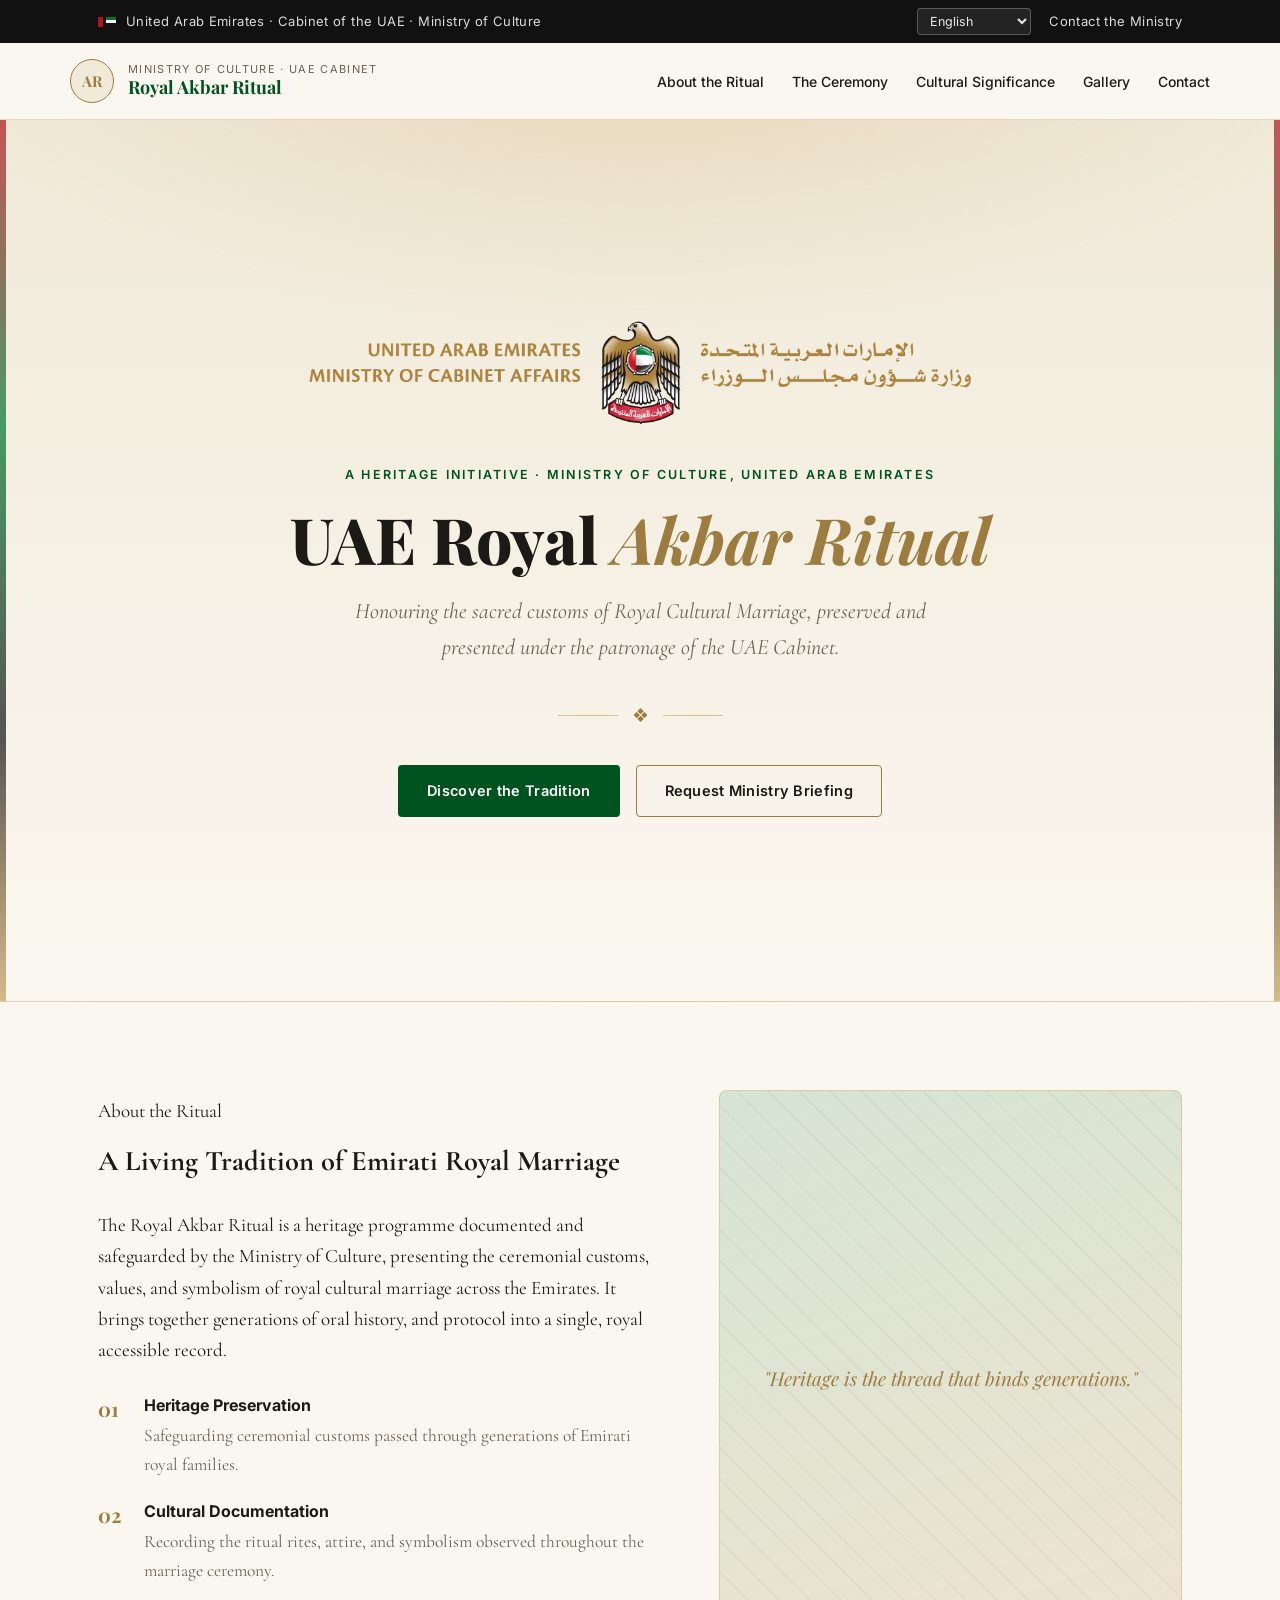
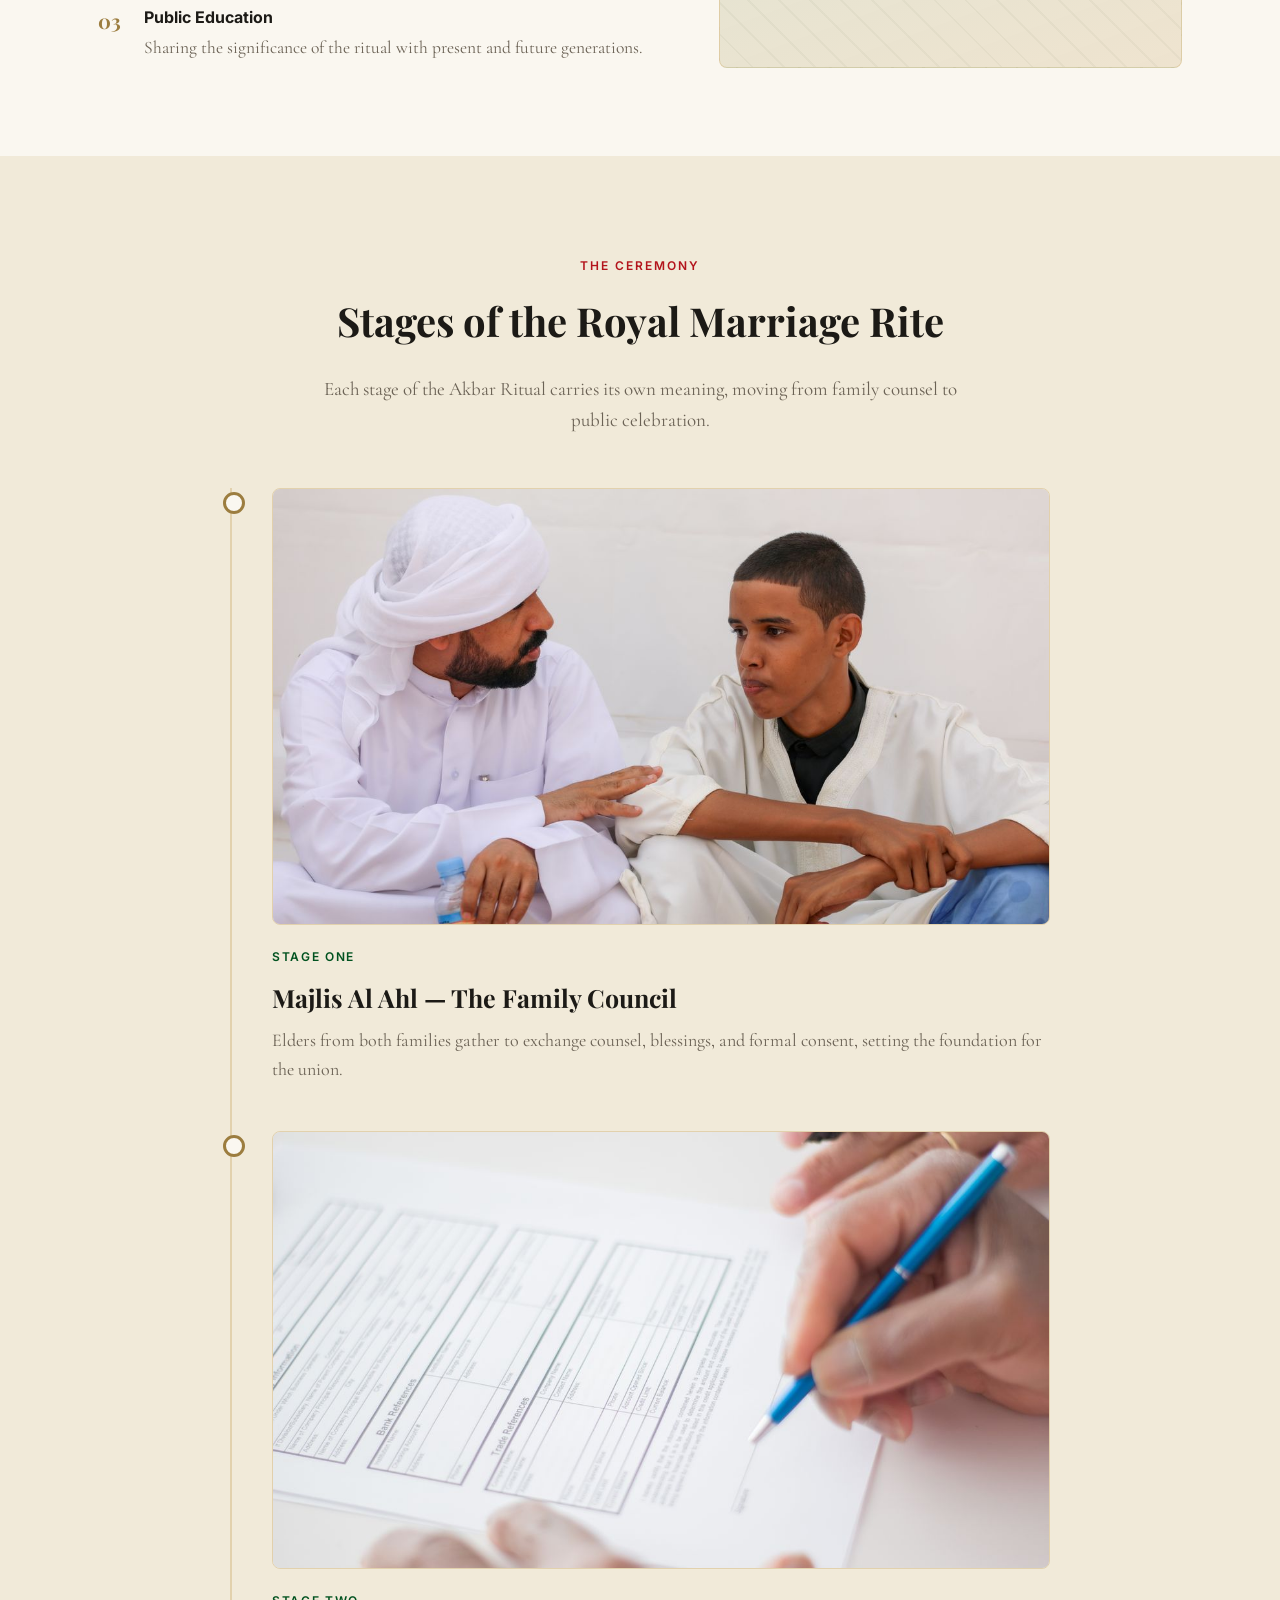
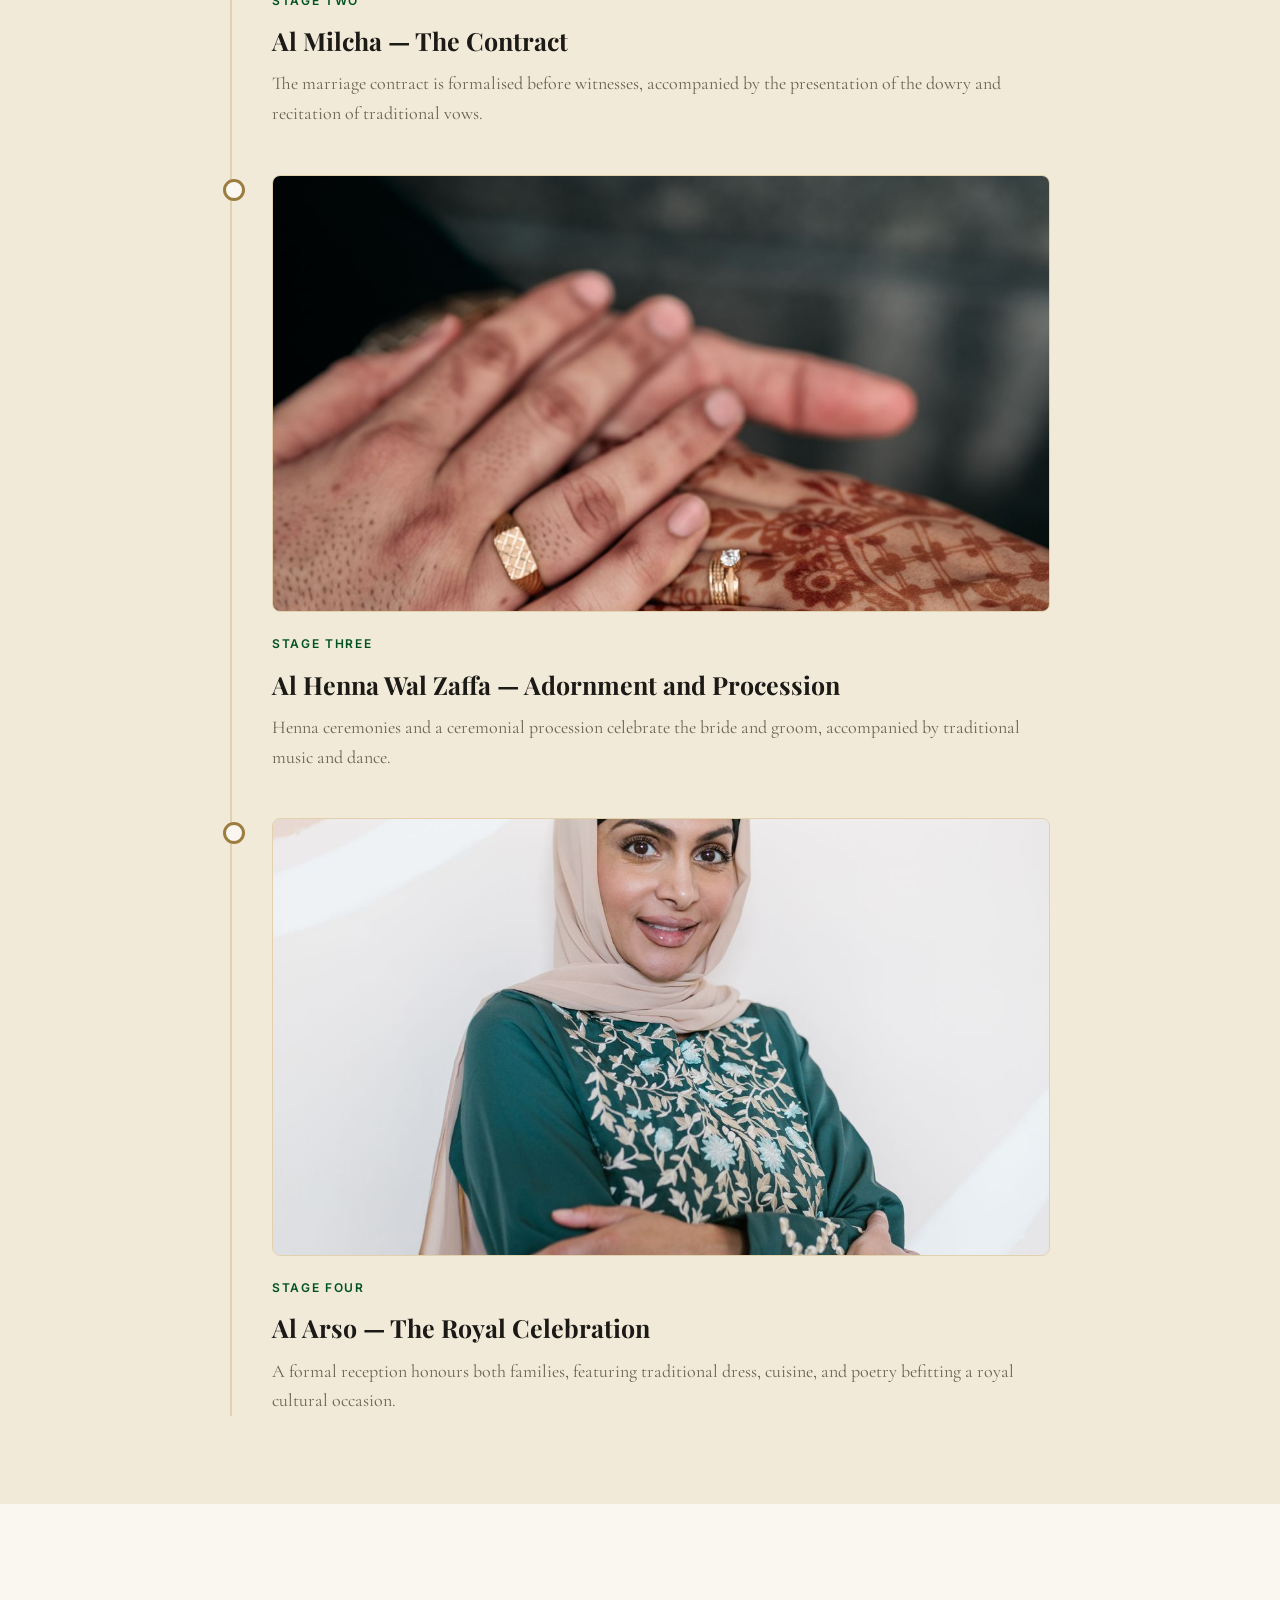
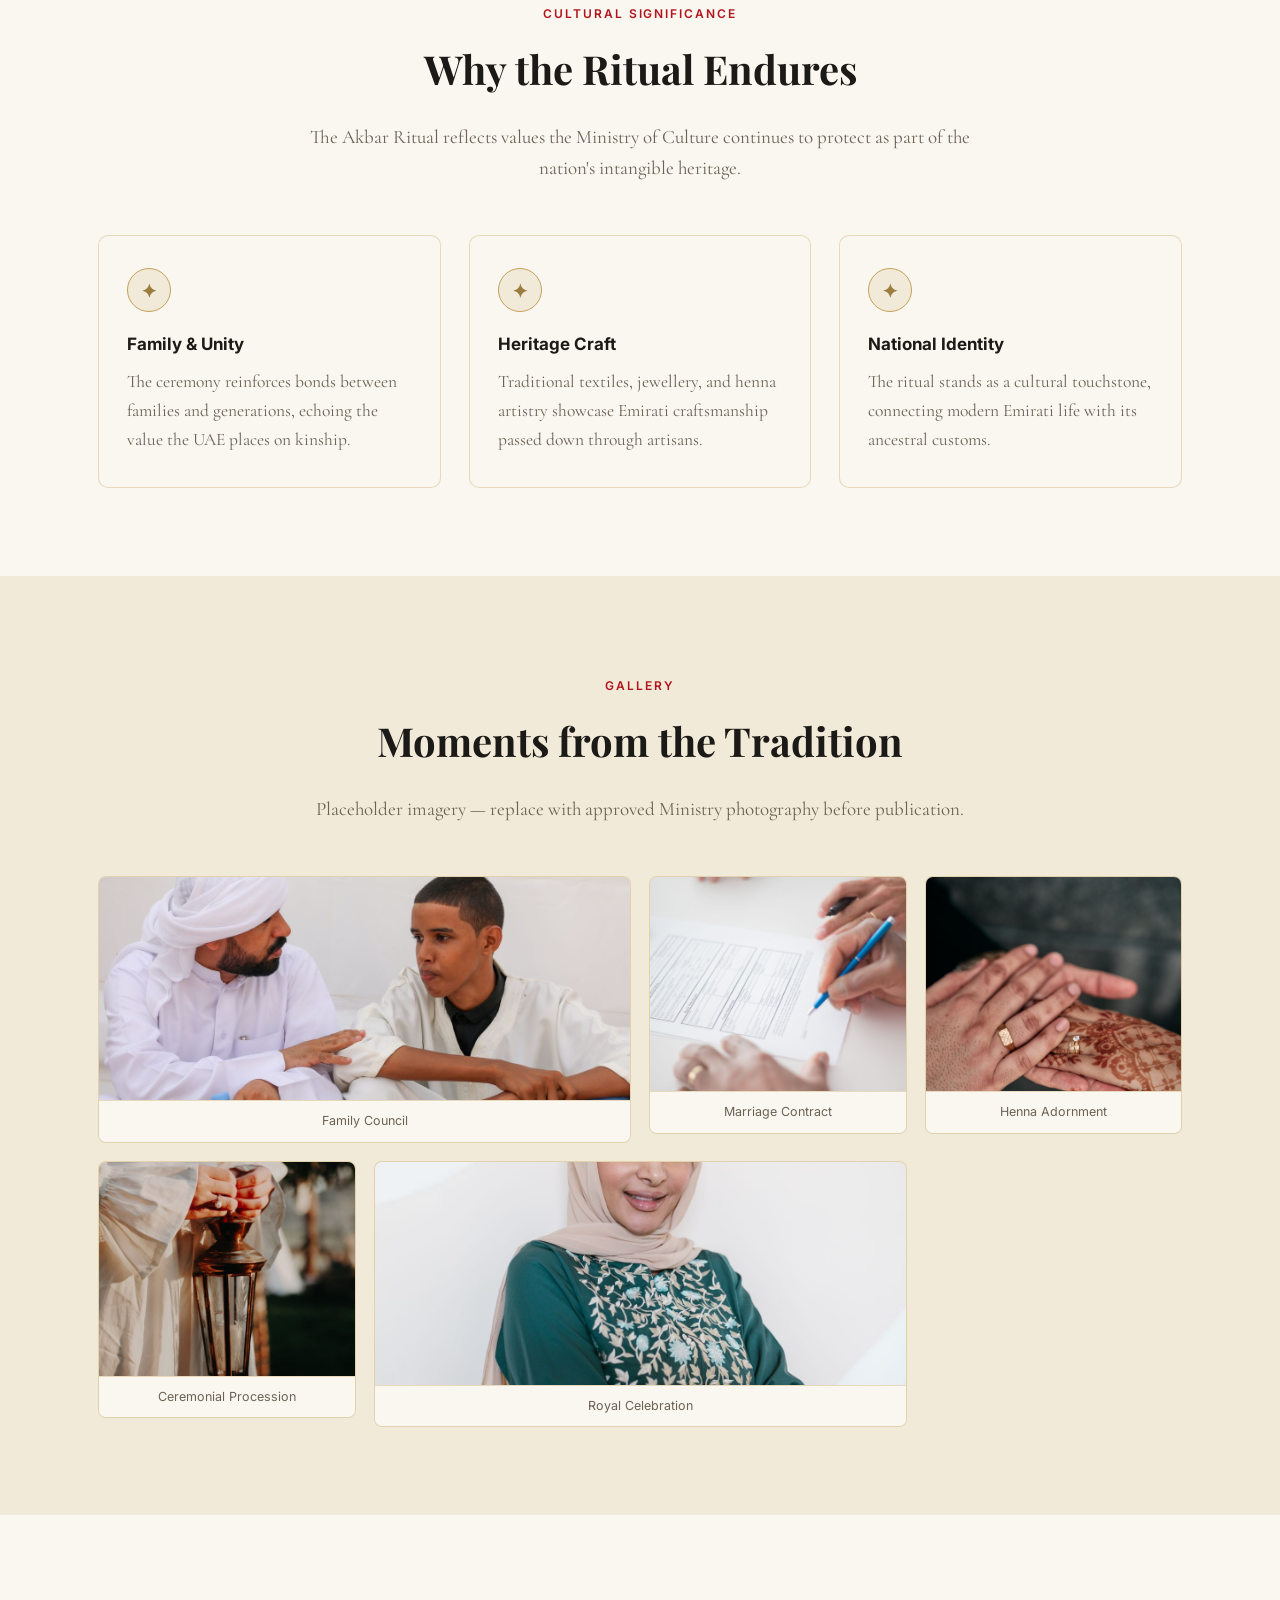
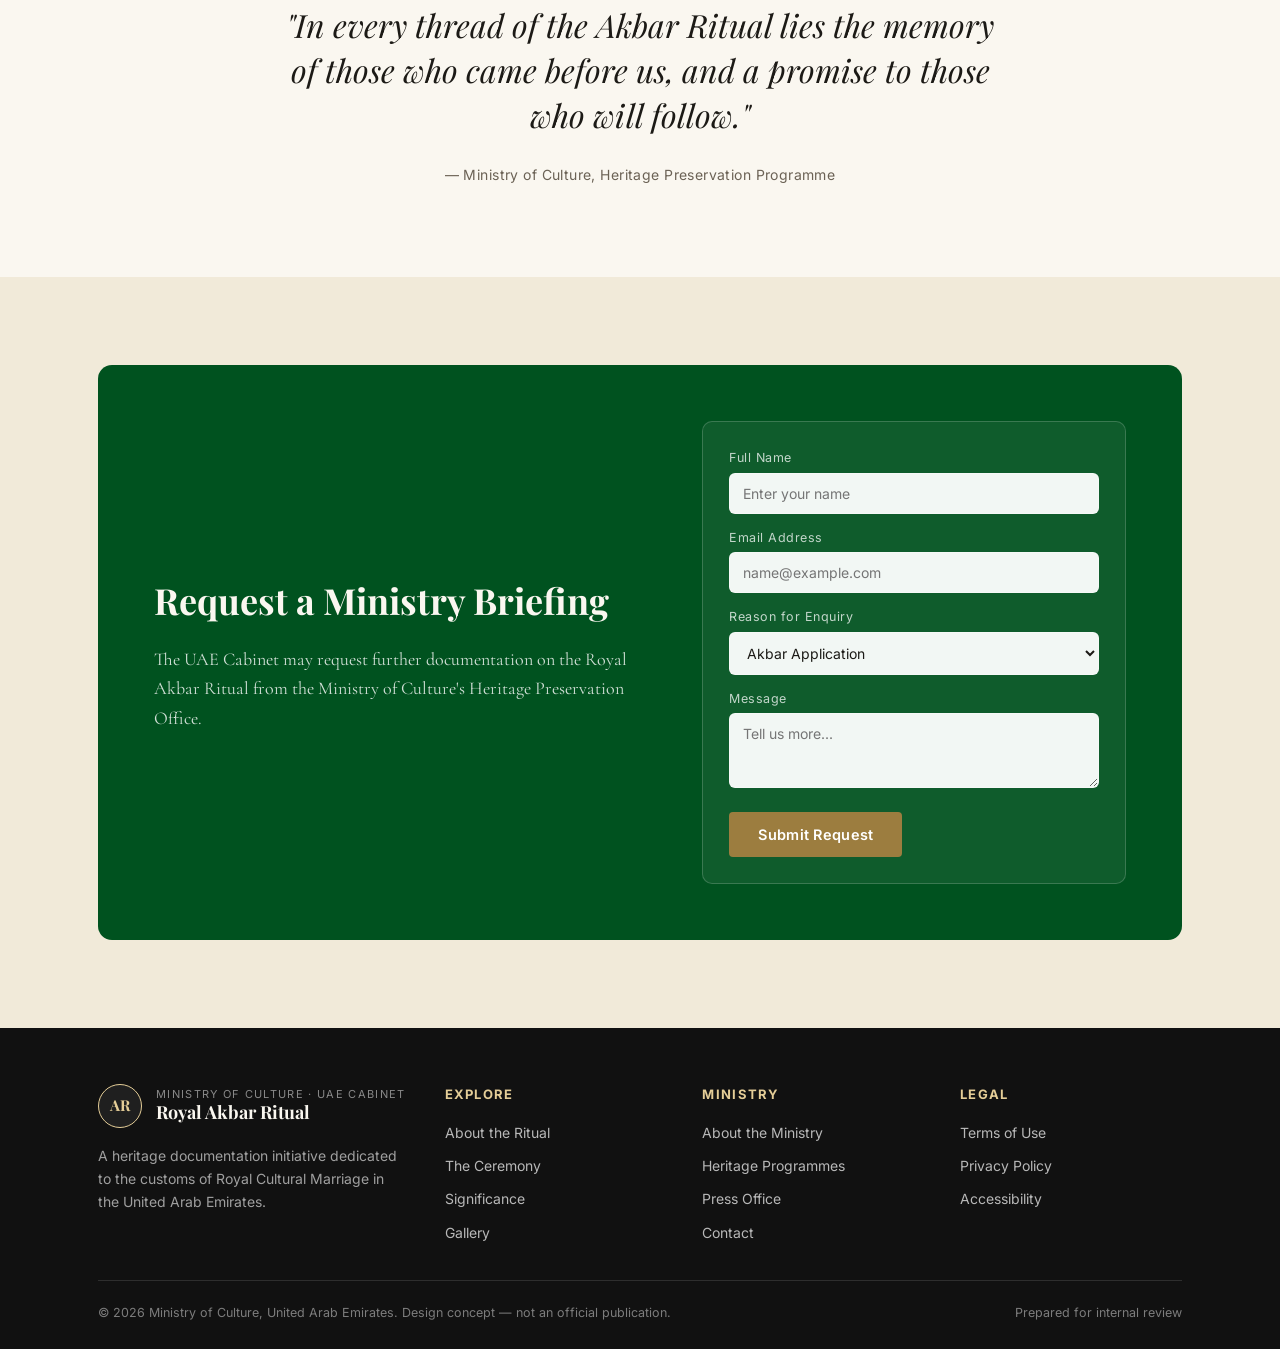
==== commit 75705478: "Add stage imagery matching each ceremony section; verify gallery mapping Co-authored-by: arena-agent" ====
--- a/index.html
+++ b/index.html
@@ -145,21 +145,25 @@
     </div>
     <div class="timeline">
       <div class="timeline-item">
+        <img src="assets/family-council.jpg" alt="Elders in traditional Emirati dress in family counsel" class="stage-photo" loading="lazy">
         <span class="stage" data-i18n="stage1Label">Stage One</span>
         <h3 data-i18n="stage1Title">Majlis Al Ahl — The Family Council</h3>
         <p data-i18n="stage1Body">Elders from both families gather to exchange counsel, blessings, and formal consent, setting the foundation for the union.</p>
       </div>
       <div class="timeline-item">
+        <img src="assets/marriage-contract.jpg" alt="Signing of the marriage contract before witnesses" class="stage-photo" loading="lazy">
         <span class="stage" data-i18n="stage2Label">Stage Two</span>
         <h3 data-i18n="stage2Title">Al Milcha — The Contract</h3>
         <p data-i18n="stage2Body">The marriage contract is formalised before witnesses, accompanied by the presentation of the dowry and recitation of traditional vows.</p>
       </div>
       <div class="timeline-item">
+        <img src="assets/henna-adornment.jpg" alt="Hands adorned with traditional henna" class="stage-photo" loading="lazy">
         <span class="stage" data-i18n="stage3Label">Stage Three</span>
         <h3 data-i18n="stage3Title">Al Henna Wal Zaffa — Adornment and Procession</h3>
         <p data-i18n="stage3Body">Henna ceremonies and a ceremonial procession celebrate the bride and groom, accompanied by traditional music and dance.</p>
       </div>
       <div class="timeline-item">
+        <img src="assets/royal-celebration.jpg" alt="Guest in formal embroidered attire at the celebration" class="stage-photo" loading="lazy">
         <span class="stage" data-i18n="stage4Label">Stage Four</span>
         <h3 data-i18n="stage4Title">Al Arso — The Royal Celebration</h3>
         <p data-i18n="stage4Body">A formal reception honours both families, featuring traditional dress, cuisine, and poetry befitting a royal cultural occasion.</p>
--- a/styles.css
+++ b/styles.css
@@ -661,3 +661,14 @@
 html[lang="zh"] h2, html[lang="ja"] h2, html[lang="ko"] h2 {
   font-family: 'Noto Sans SC', 'Noto Sans JP', 'Noto Sans KR', var(--serif-display);
 }
+
+/* Stage imagery */
+.timeline-item .stage-photo {
+  width: 100%;
+  aspect-ratio: 16 / 9;
+  object-fit: cover;
+  border-radius: 8px;
+  border: 1px solid var(--border);
+  margin-bottom: 14px;
+  display: block;
+}
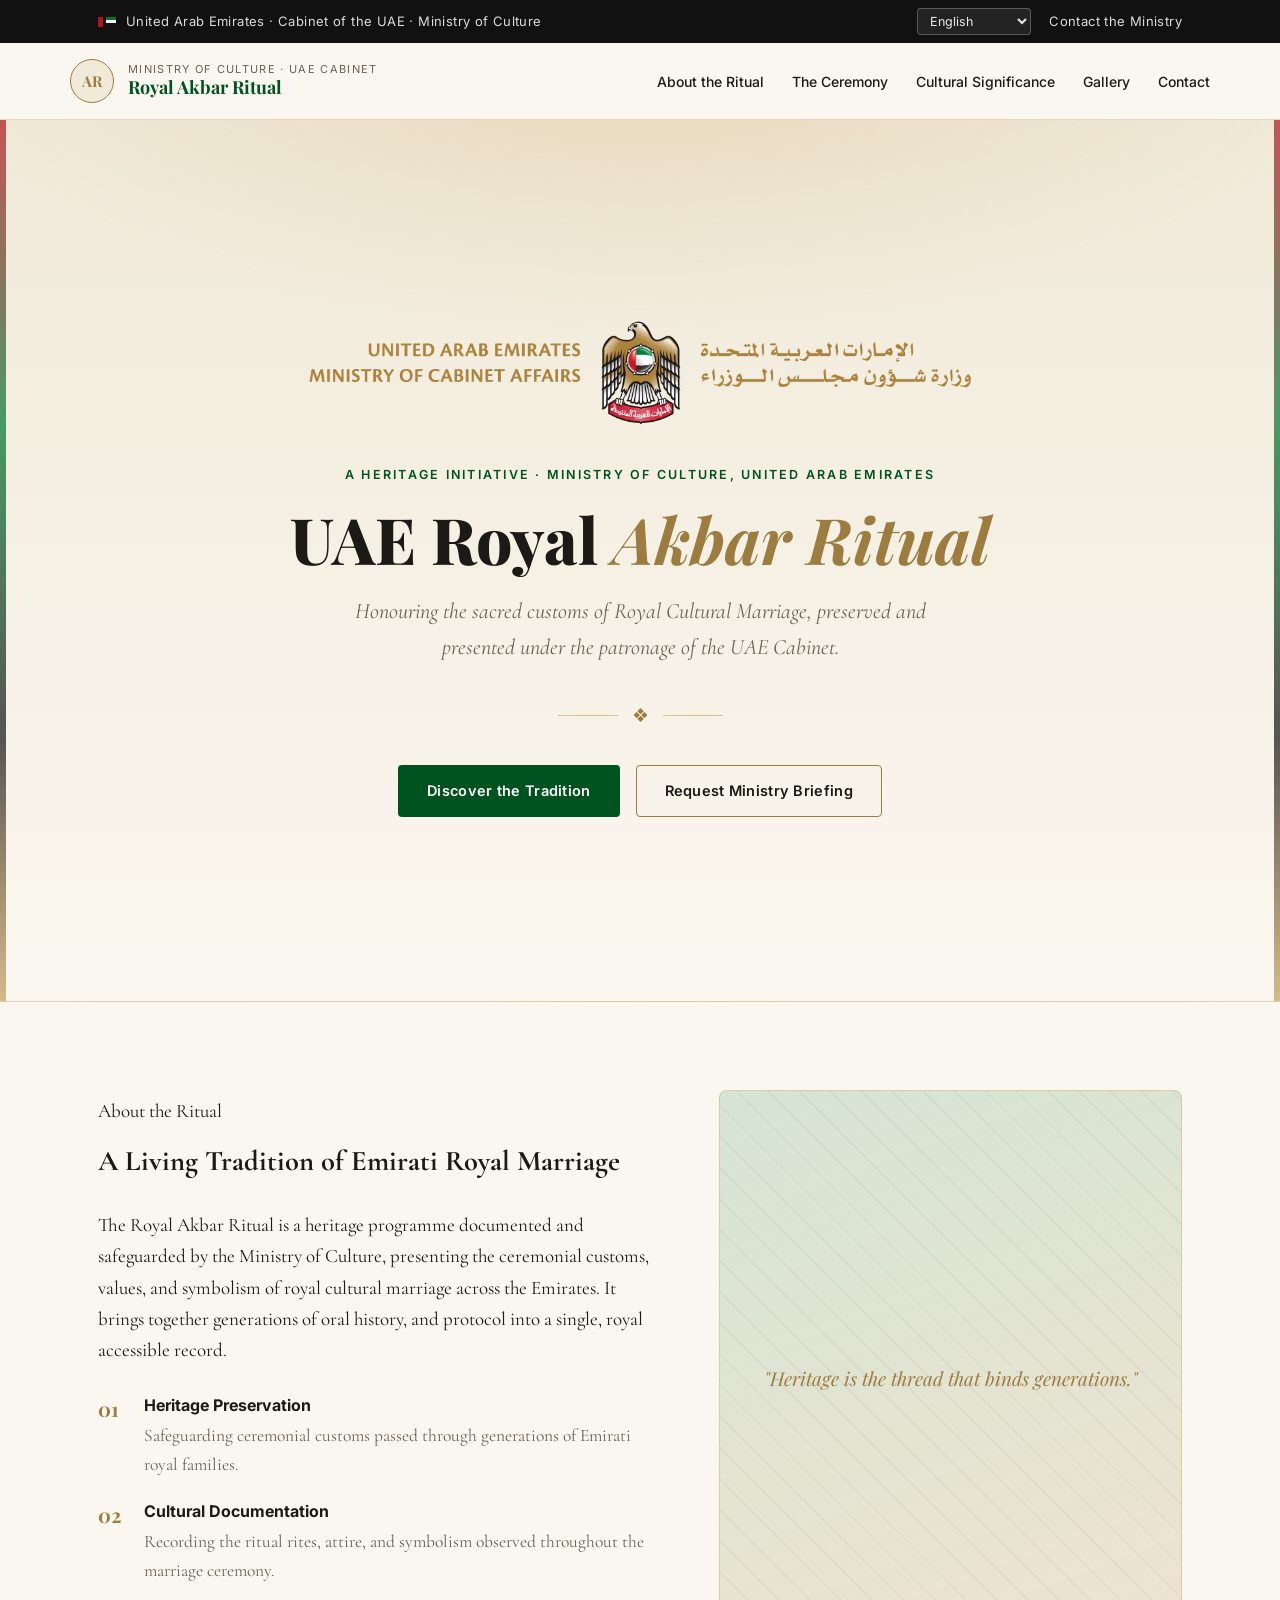
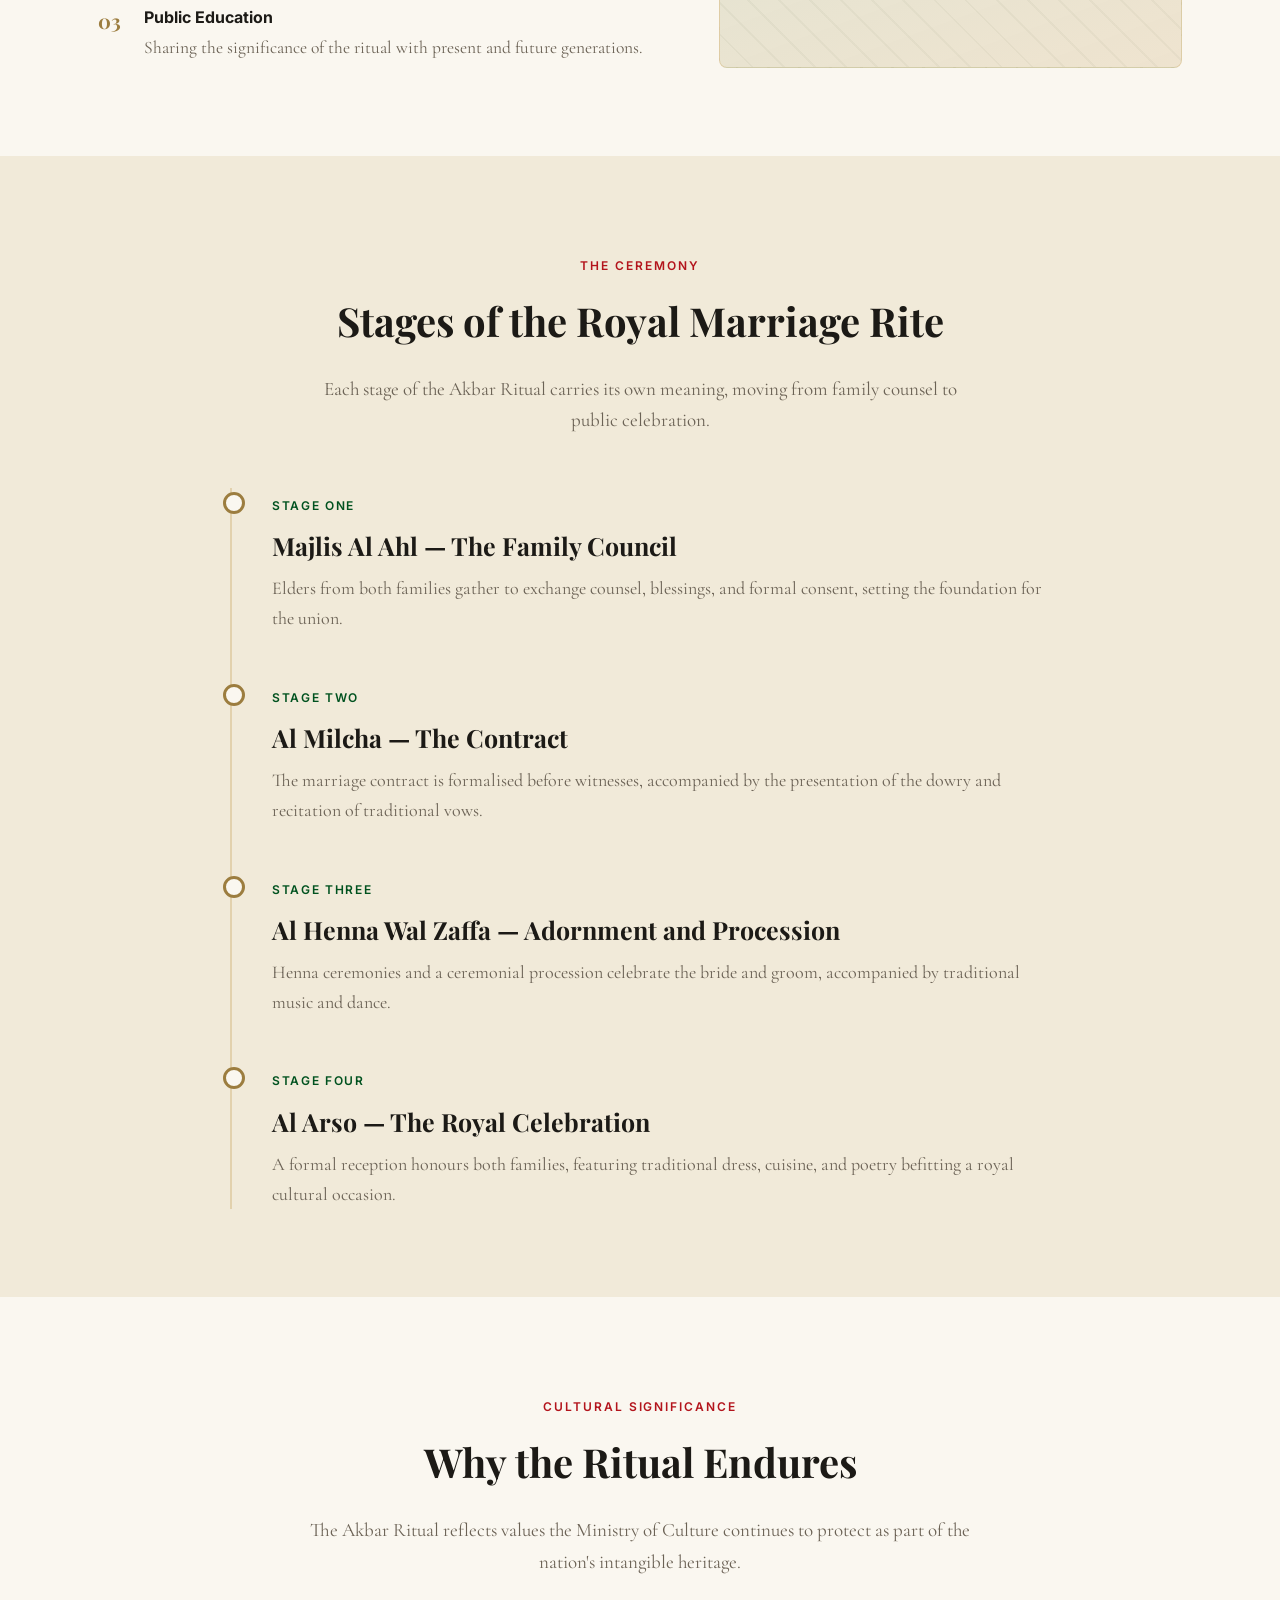
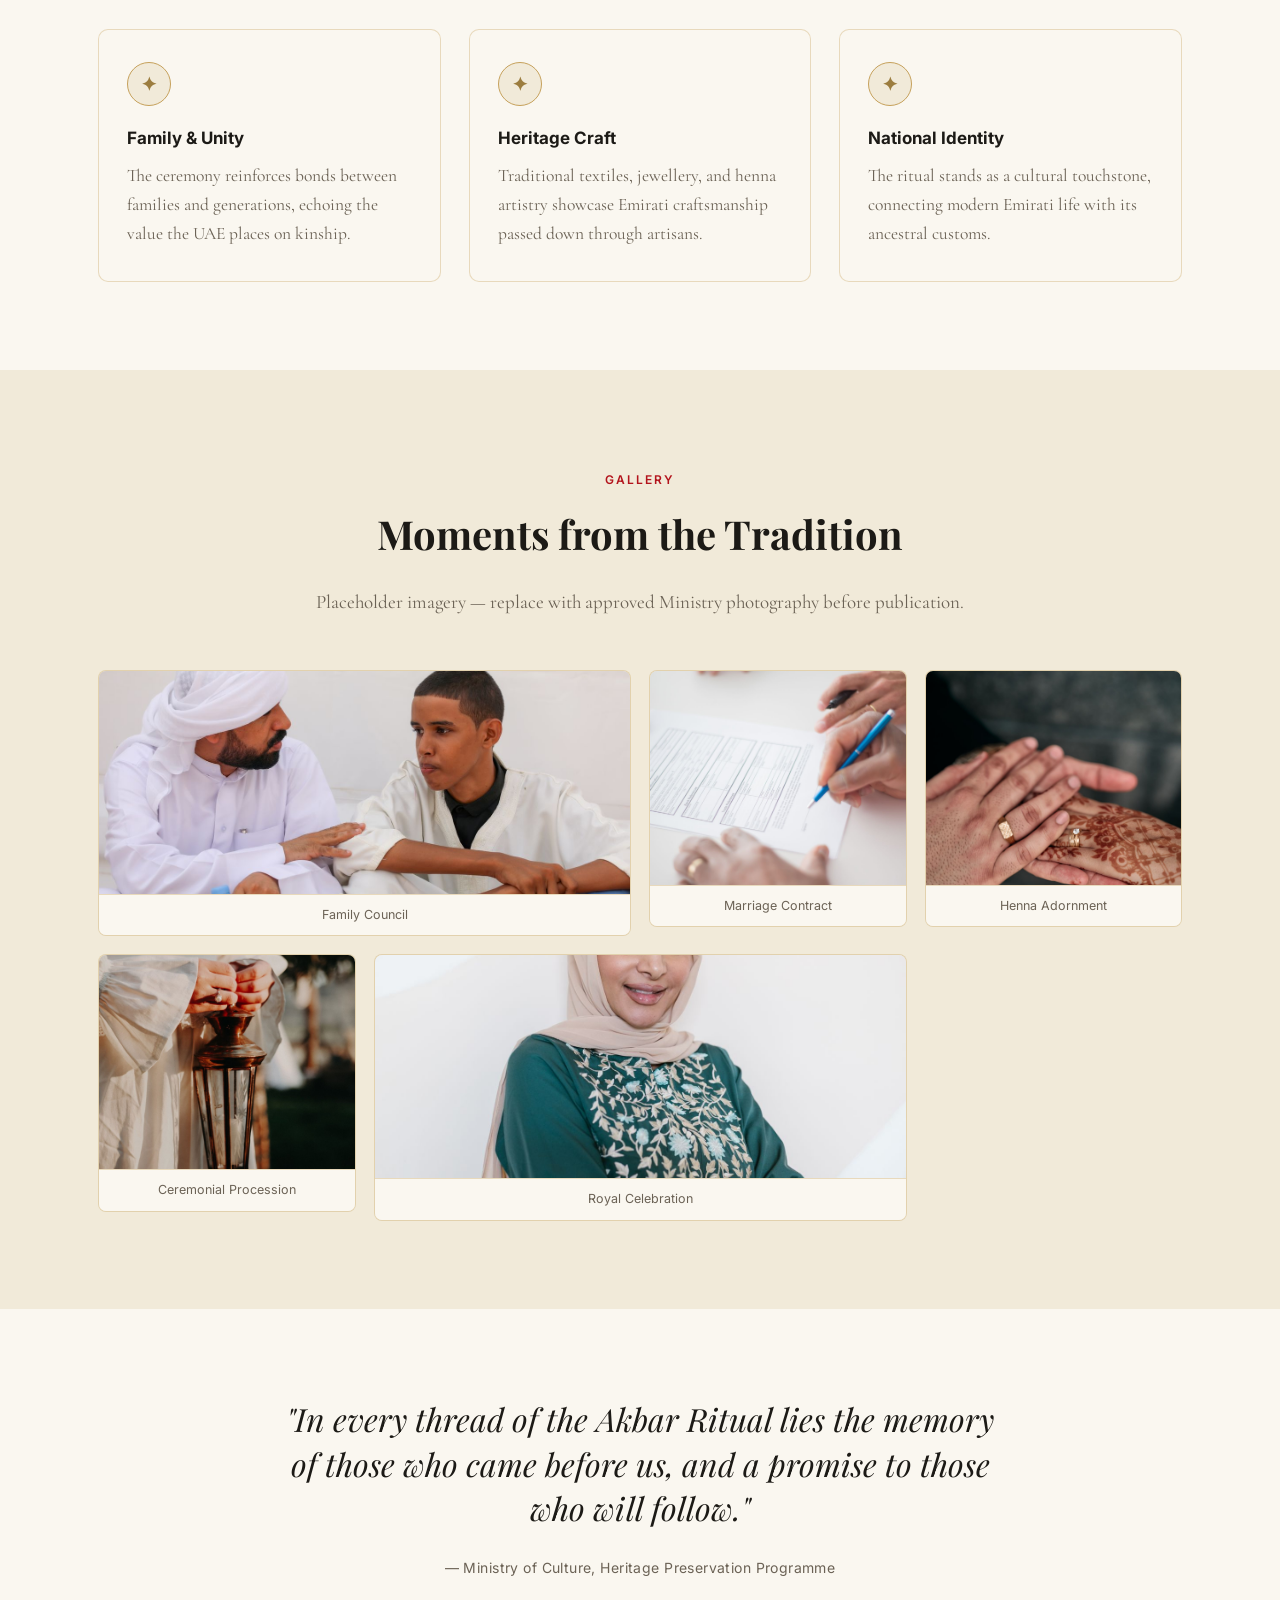
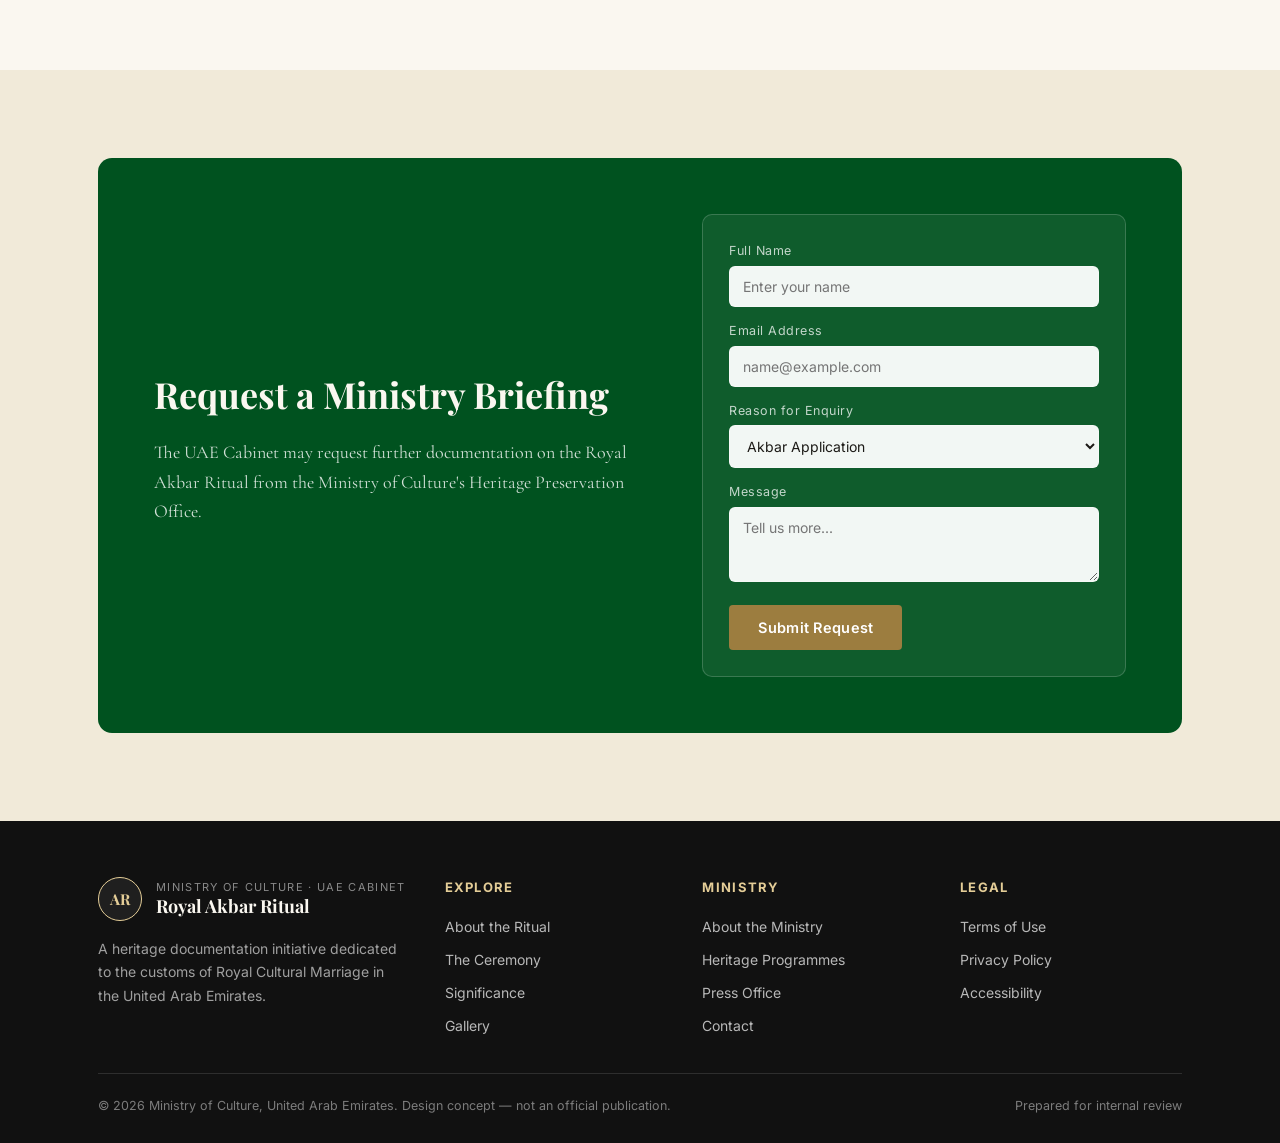
==== commit bc791989: "Remove stage timeline imagery per review feedback Co-authored-by: arena-agent <297053741+arena-agent" ====
--- a/index.html
+++ b/index.html
@@ -77,7 +77,7 @@
         <li><a href="#about" data-i18n="navAbout">About the Ritual</a></li>
         <li><a href="#ceremony" data-i18n="navCeremony">The Ceremony</a></li>
         <li><a href="#significance" data-i18n="navSignificance">Cultural Significance</a></li>
-        <li><a href="#gallery" data-i18n="navGallery">Gallery</a></li>
+        <li><a href="gallery.html" data-i18n="navGallery">Gallery</a></li>
         <li><a href="#contact" data-i18n="navContact">Contact</a></li>
       </ul>
     </nav>
@@ -145,25 +145,21 @@
     </div>
     <div class="timeline">
       <div class="timeline-item">
-        <img src="assets/family-council.jpg" alt="Elders in traditional Emirati dress in family counsel" class="stage-photo" loading="lazy">
         <span class="stage" data-i18n="stage1Label">Stage One</span>
         <h3 data-i18n="stage1Title">Majlis Al Ahl — The Family Council</h3>
         <p data-i18n="stage1Body">Elders from both families gather to exchange counsel, blessings, and formal consent, setting the foundation for the union.</p>
       </div>
       <div class="timeline-item">
-        <img src="assets/marriage-contract.jpg" alt="Signing of the marriage contract before witnesses" class="stage-photo" loading="lazy">
         <span class="stage" data-i18n="stage2Label">Stage Two</span>
         <h3 data-i18n="stage2Title">Al Milcha — The Contract</h3>
         <p data-i18n="stage2Body">The marriage contract is formalised before witnesses, accompanied by the presentation of the dowry and recitation of traditional vows.</p>
       </div>
       <div class="timeline-item">
-        <img src="assets/henna-adornment.jpg" alt="Hands adorned with traditional henna" class="stage-photo" loading="lazy">
         <span class="stage" data-i18n="stage3Label">Stage Three</span>
         <h3 data-i18n="stage3Title">Al Henna Wal Zaffa — Adornment and Procession</h3>
         <p data-i18n="stage3Body">Henna ceremonies and a ceremonial procession celebrate the bride and groom, accompanied by traditional music and dance.</p>
       </div>
       <div class="timeline-item">
-        <img src="assets/royal-celebration.jpg" alt="Guest in formal embroidered attire at the celebration" class="stage-photo" loading="lazy">
         <span class="stage" data-i18n="stage4Label">Stage Four</span>
         <h3 data-i18n="stage4Title">Al Arso — The Royal Celebration</h3>
         <p data-i18n="stage4Body">A formal reception honours both families, featuring traditional dress, cuisine, and poetry befitting a royal cultural occasion.</p>
@@ -301,7 +297,7 @@
           <li><a href="#about" data-i18n="navAbout">About the Ritual</a></li>
           <li><a href="#ceremony" data-i18n="navCeremony">The Ceremony</a></li>
           <li><a href="#significance" data-i18n="navSignificance2">Significance</a></li>
-          <li><a href="#gallery" data-i18n="navGallery">Gallery</a></li>
+          <li><a href="gallery.html" data-i18n="navGallery">Gallery</a></li>
         </ul>
       </div>
       <div>
--- a/styles.css
+++ b/styles.css
@@ -661,14 +661,3 @@
 html[lang="zh"] h2, html[lang="ja"] h2, html[lang="ko"] h2 {
   font-family: 'Noto Sans SC', 'Noto Sans JP', 'Noto Sans KR', var(--serif-display);
 }
-
-/* Stage imagery */
-.timeline-item .stage-photo {
-  width: 100%;
-  aspect-ratio: 16 / 9;
-  object-fit: cover;
-  border-radius: 8px;
-  border: 1px solid var(--border);
-  margin-bottom: 14px;
-  display: block;
-}
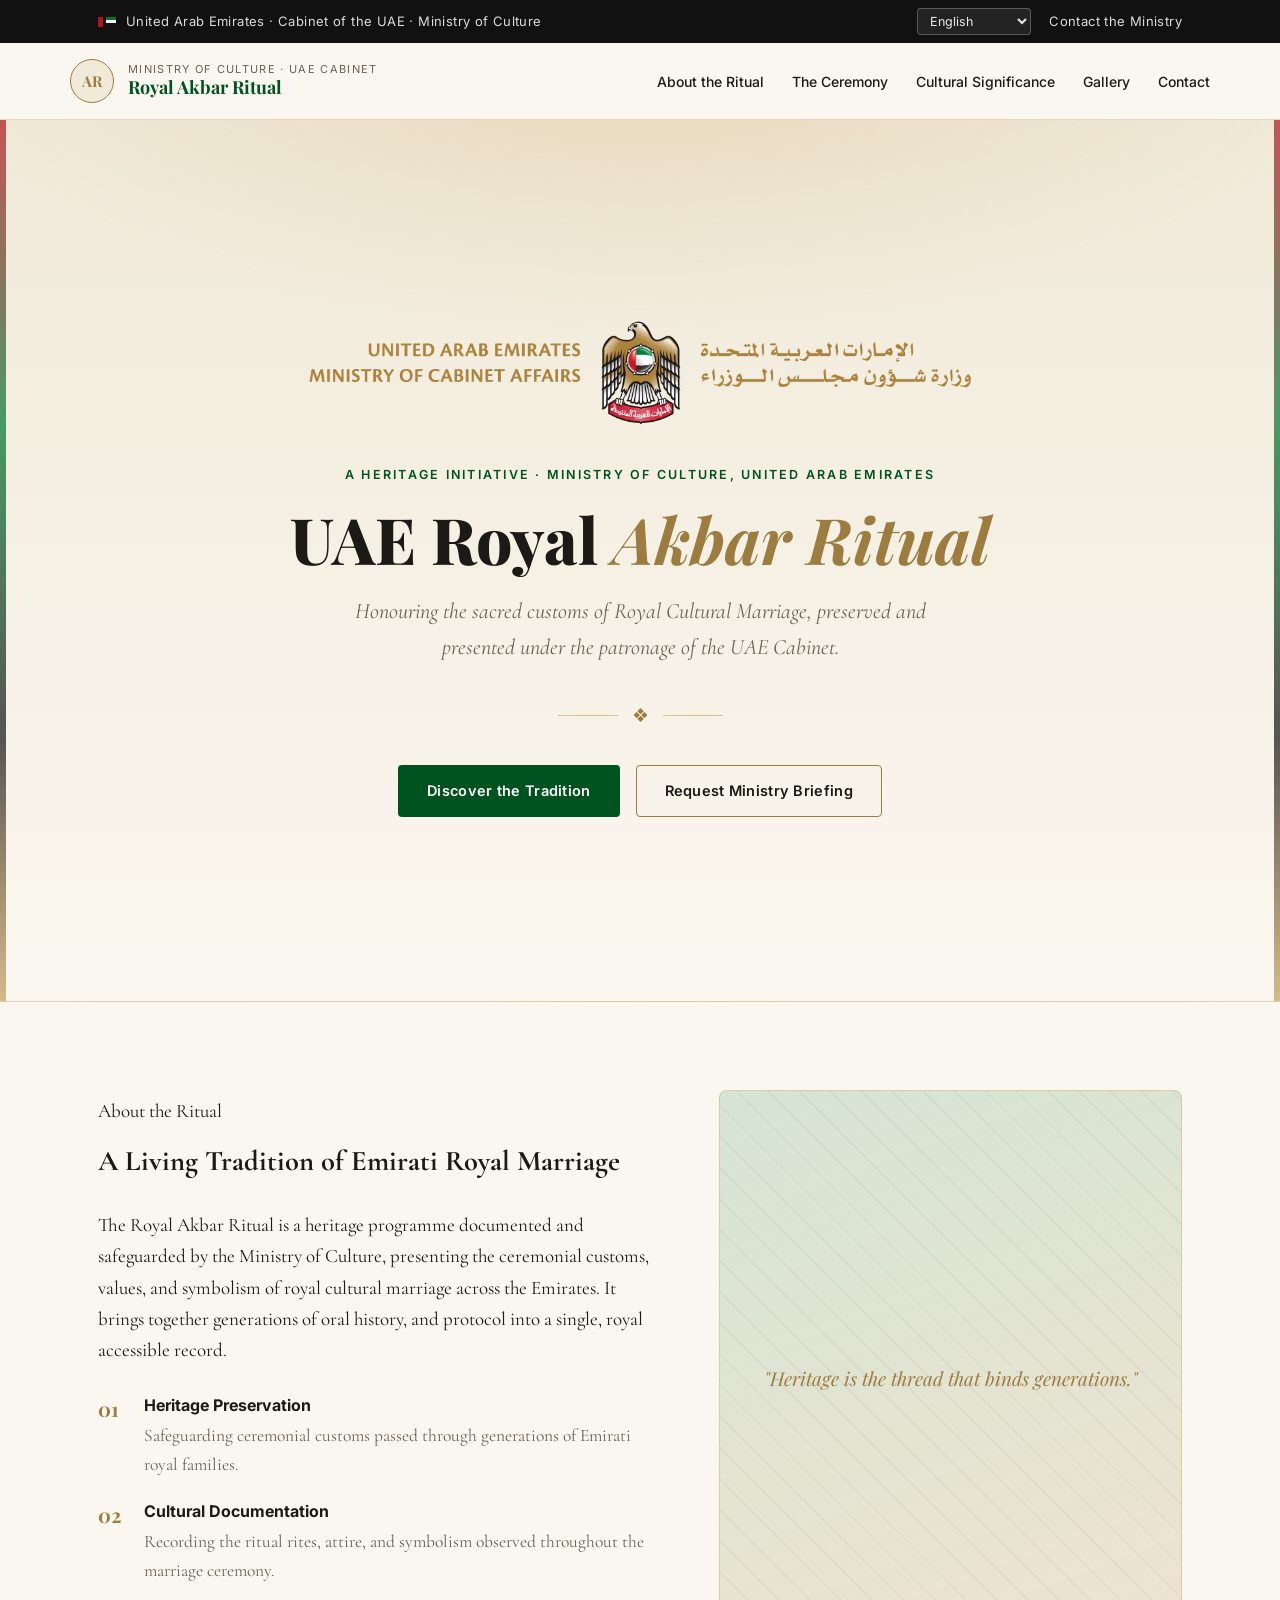
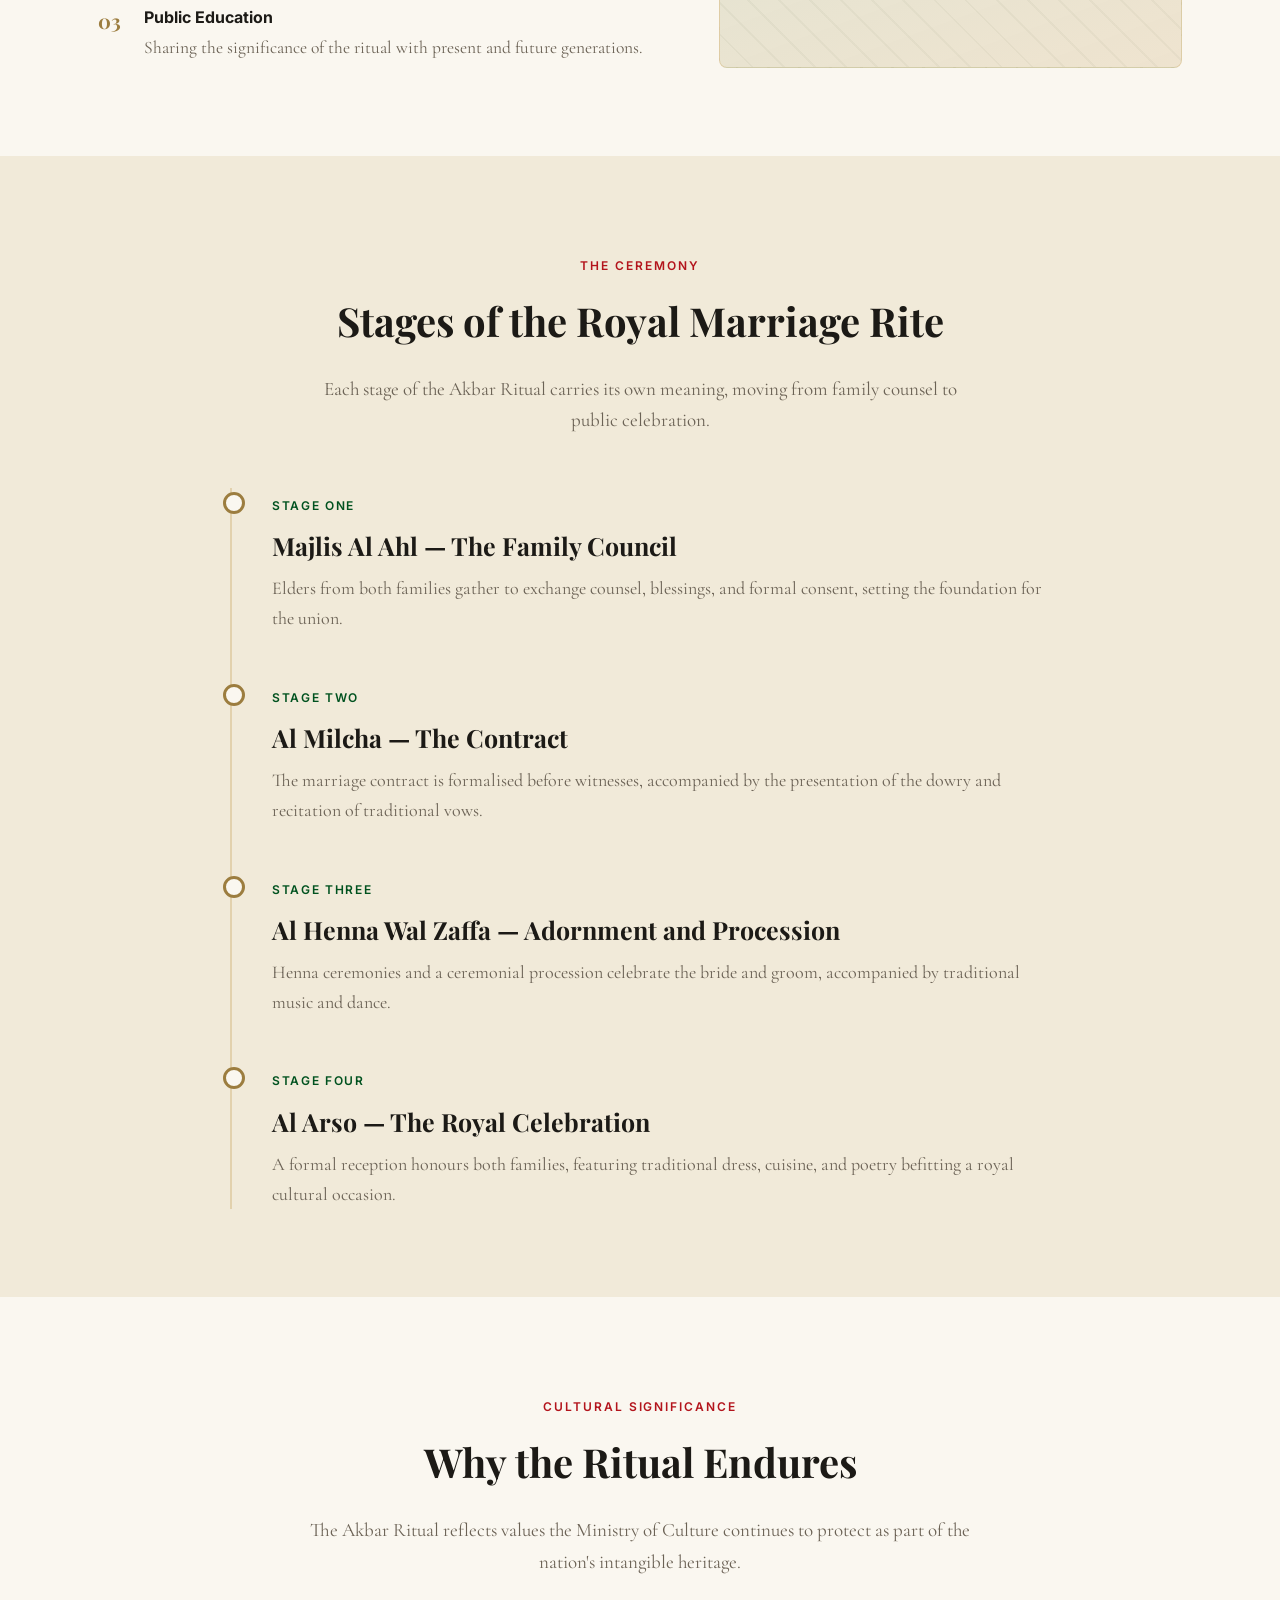
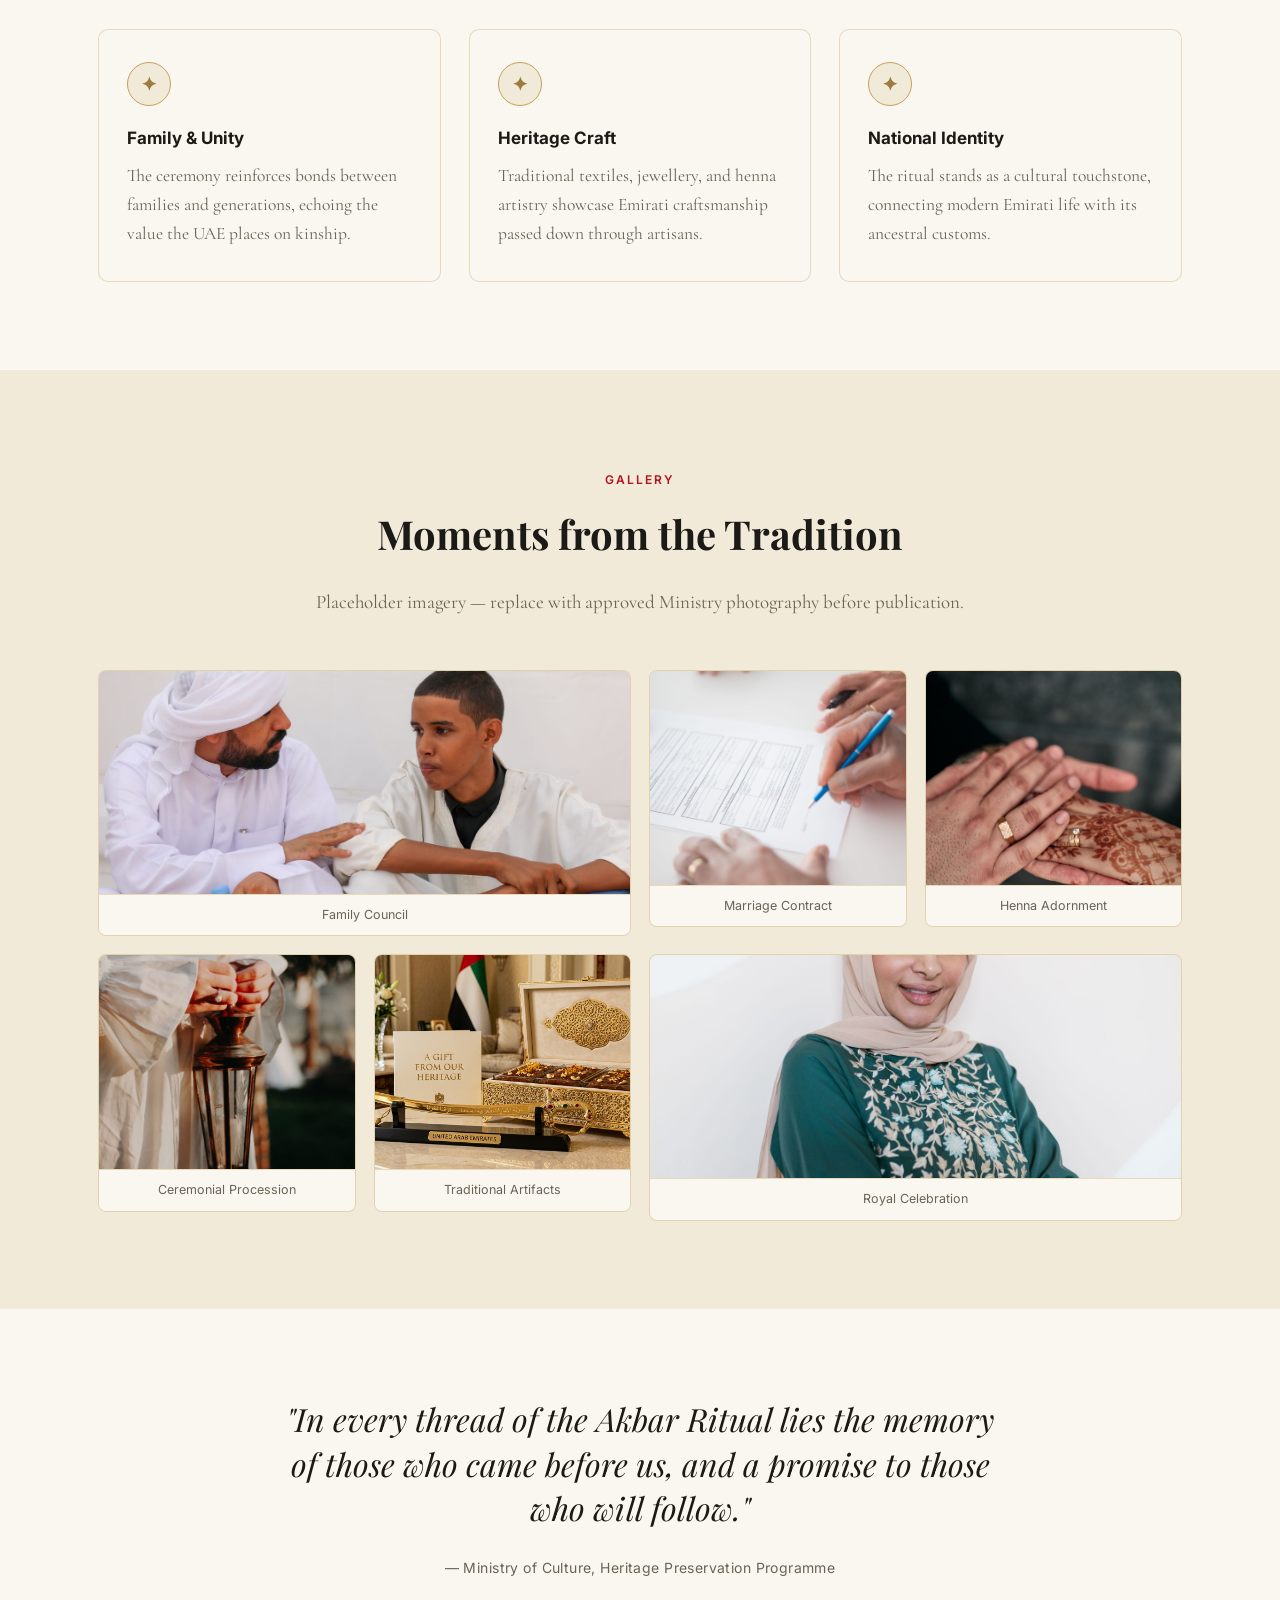
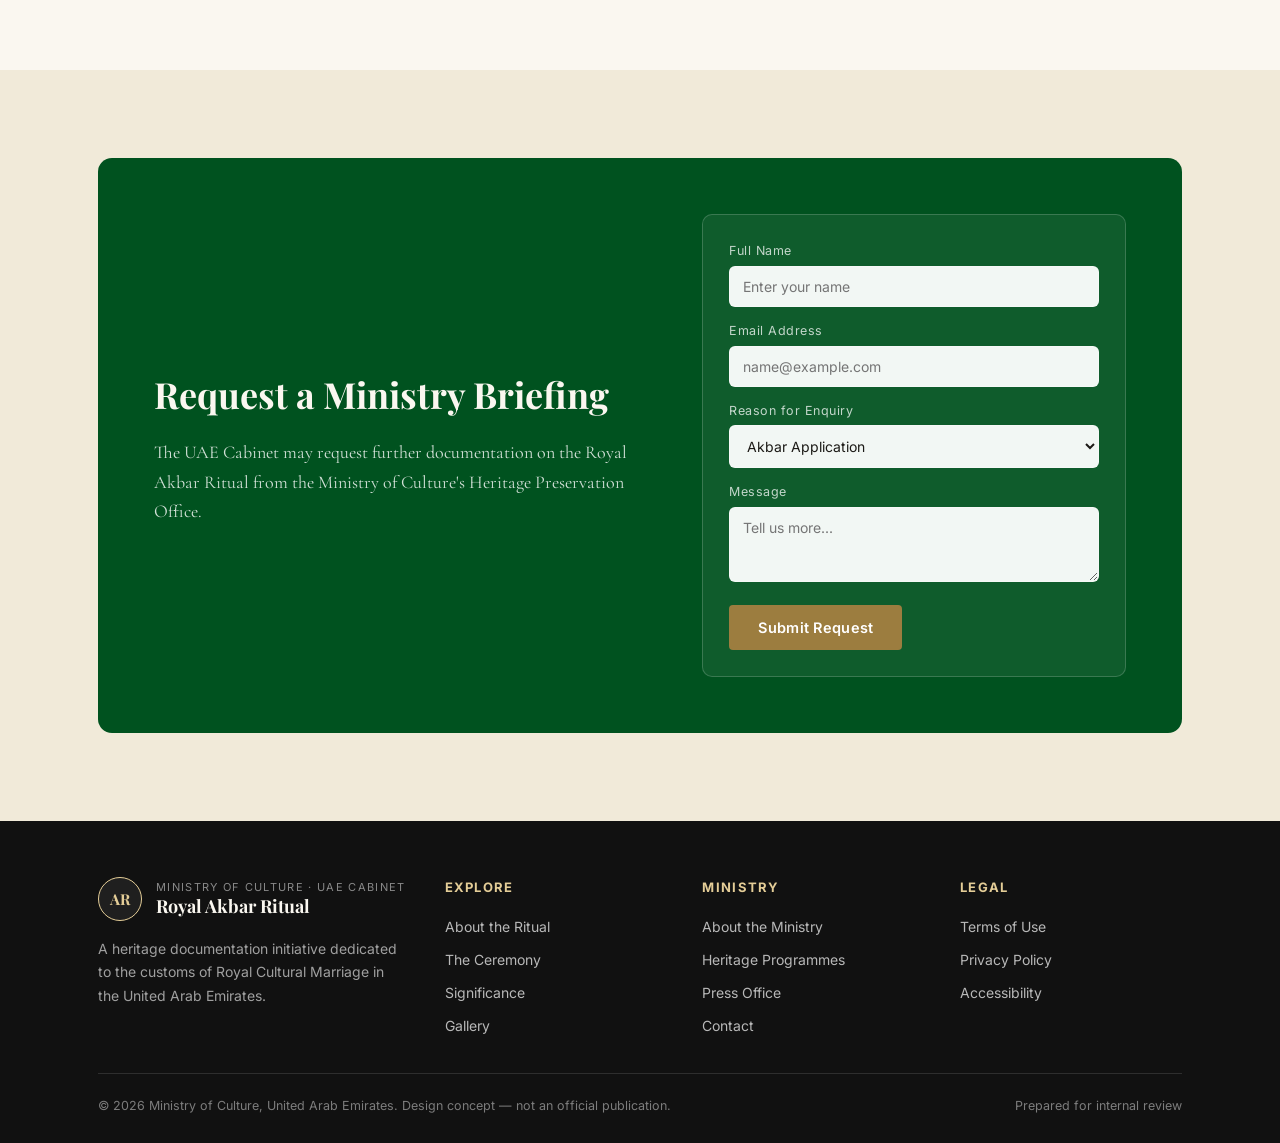
==== commit 386503dd: "Add Traditional Artifacts card to homepage gallery with ceremonial gifts image Co-authored-by: arena" ====
--- a/index.html
+++ b/index.html
@@ -226,6 +226,12 @@
         <span class="g-caption" data-i18n="gallery4">Ceremonial Procession</span>
       </div>
 
+
+      <div class="g-item">
+        <img src="assets/traditional-artifacts.jpg" alt="Traditional Artifacts — gold filigree casket of halwa with an inscribed ceremonial sword" class="g-photo" loading="lazy">
+        <span class="g-caption" data-i18n="gallery6">Traditional Artifacts</span>
+      </div>
+
       <div class="g-item wide">
         <img src="assets/royal-celebration.jpg" alt="Woman in elegant abaya and hijab" class="g-photo" loading="lazy">
         <span class="g-caption" data-i18n="gallery5">Royal Celebration</span>
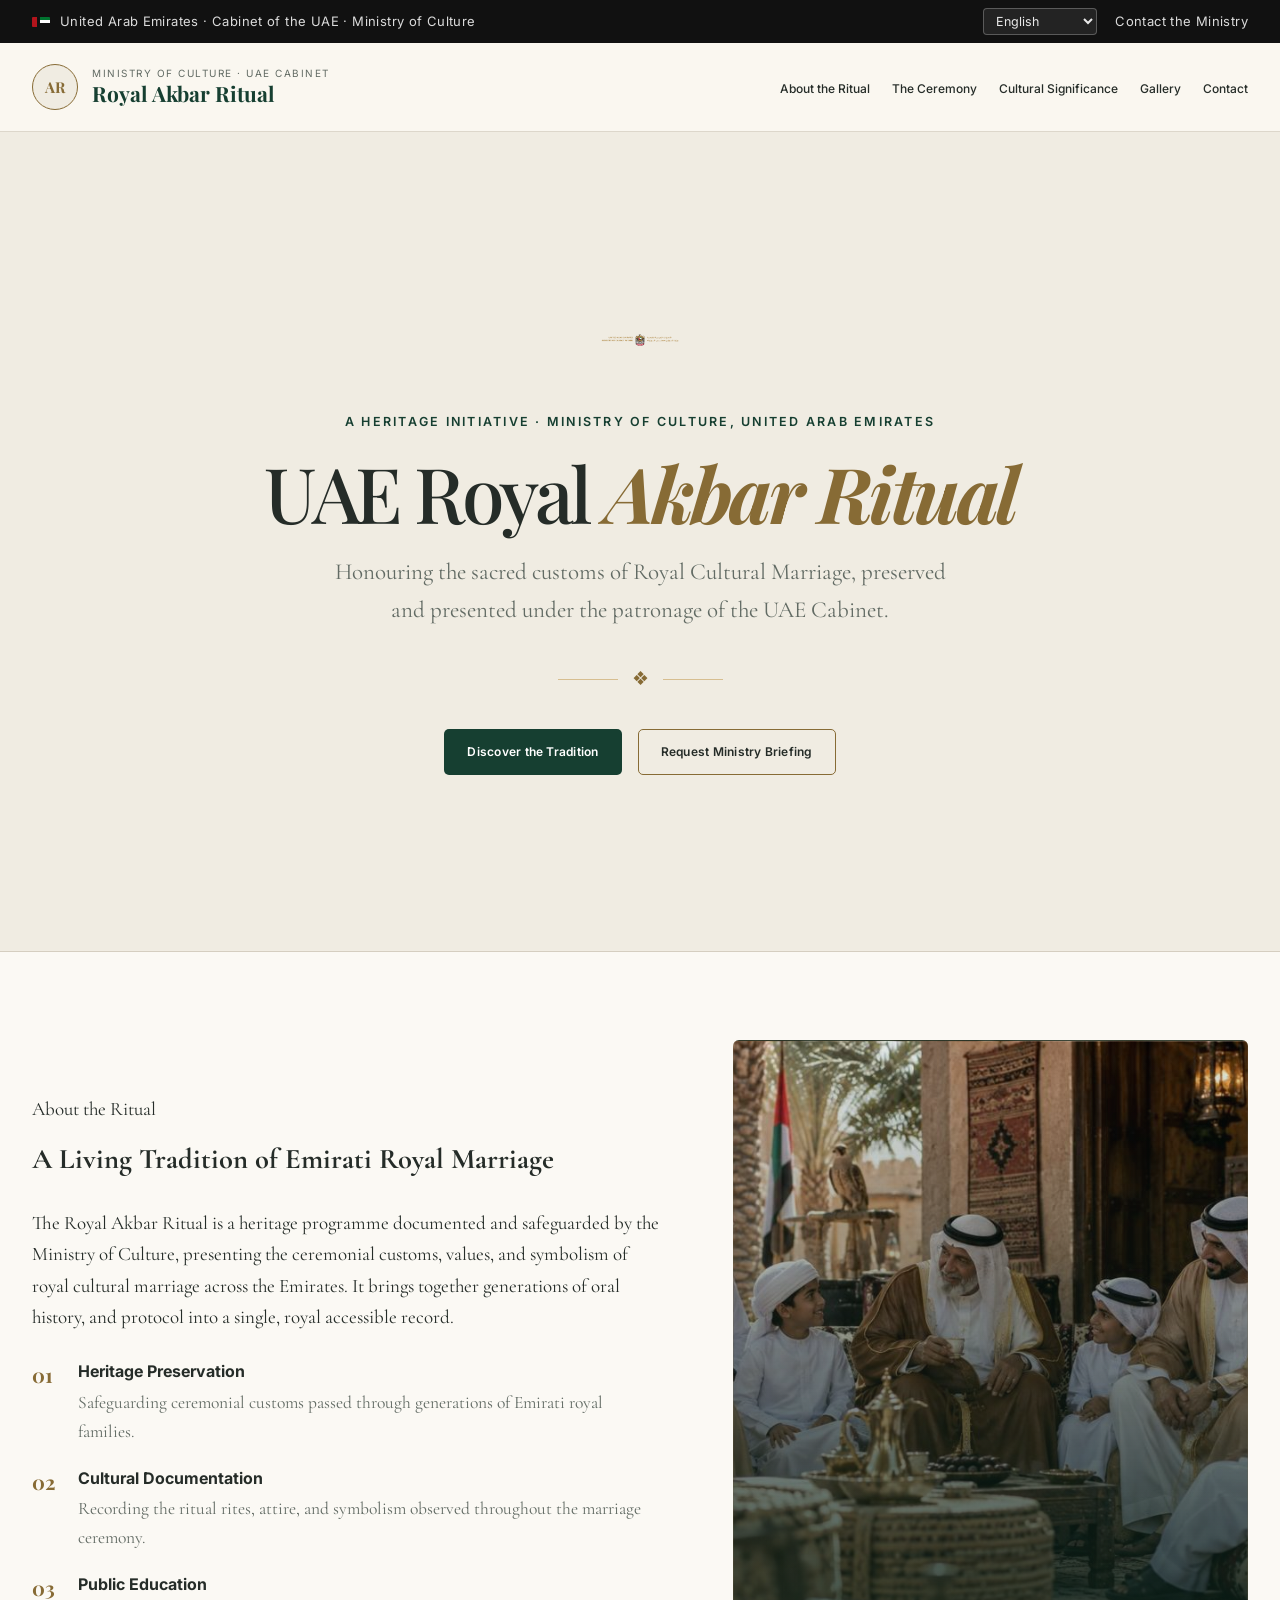
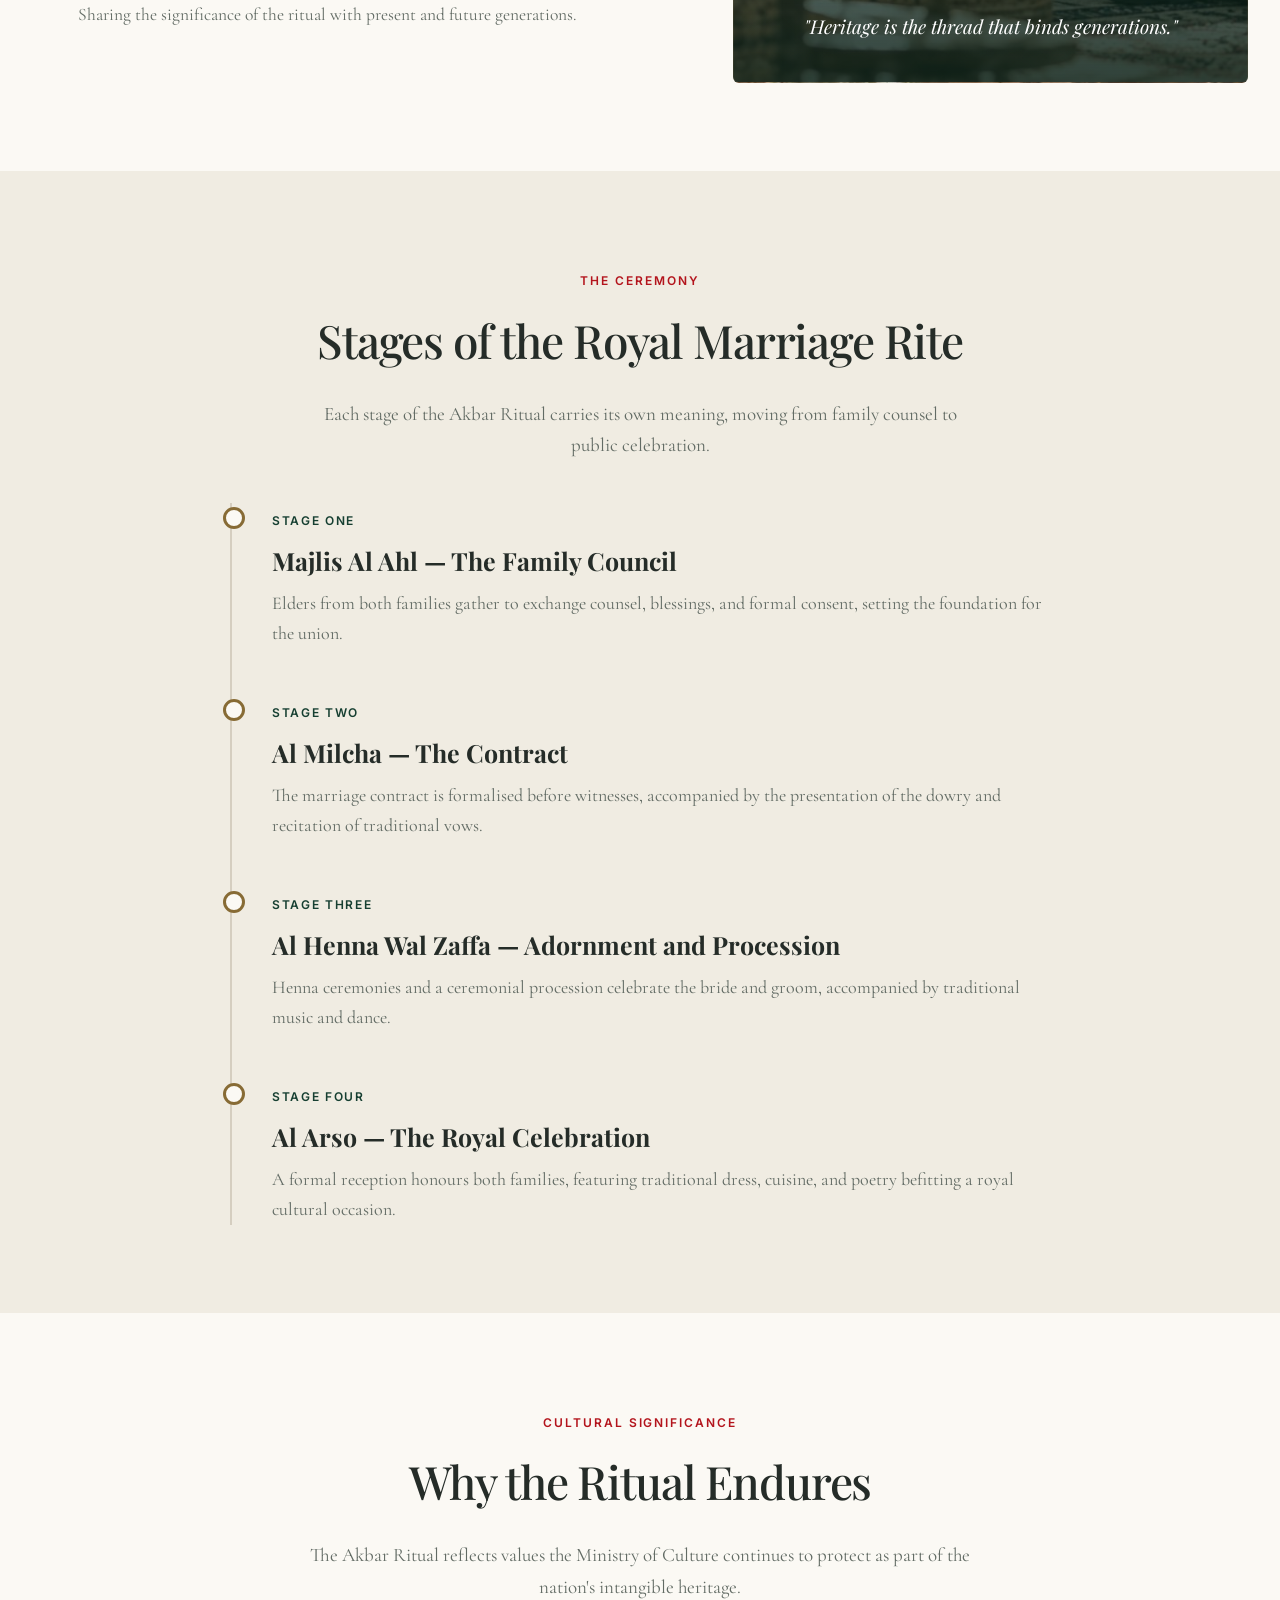
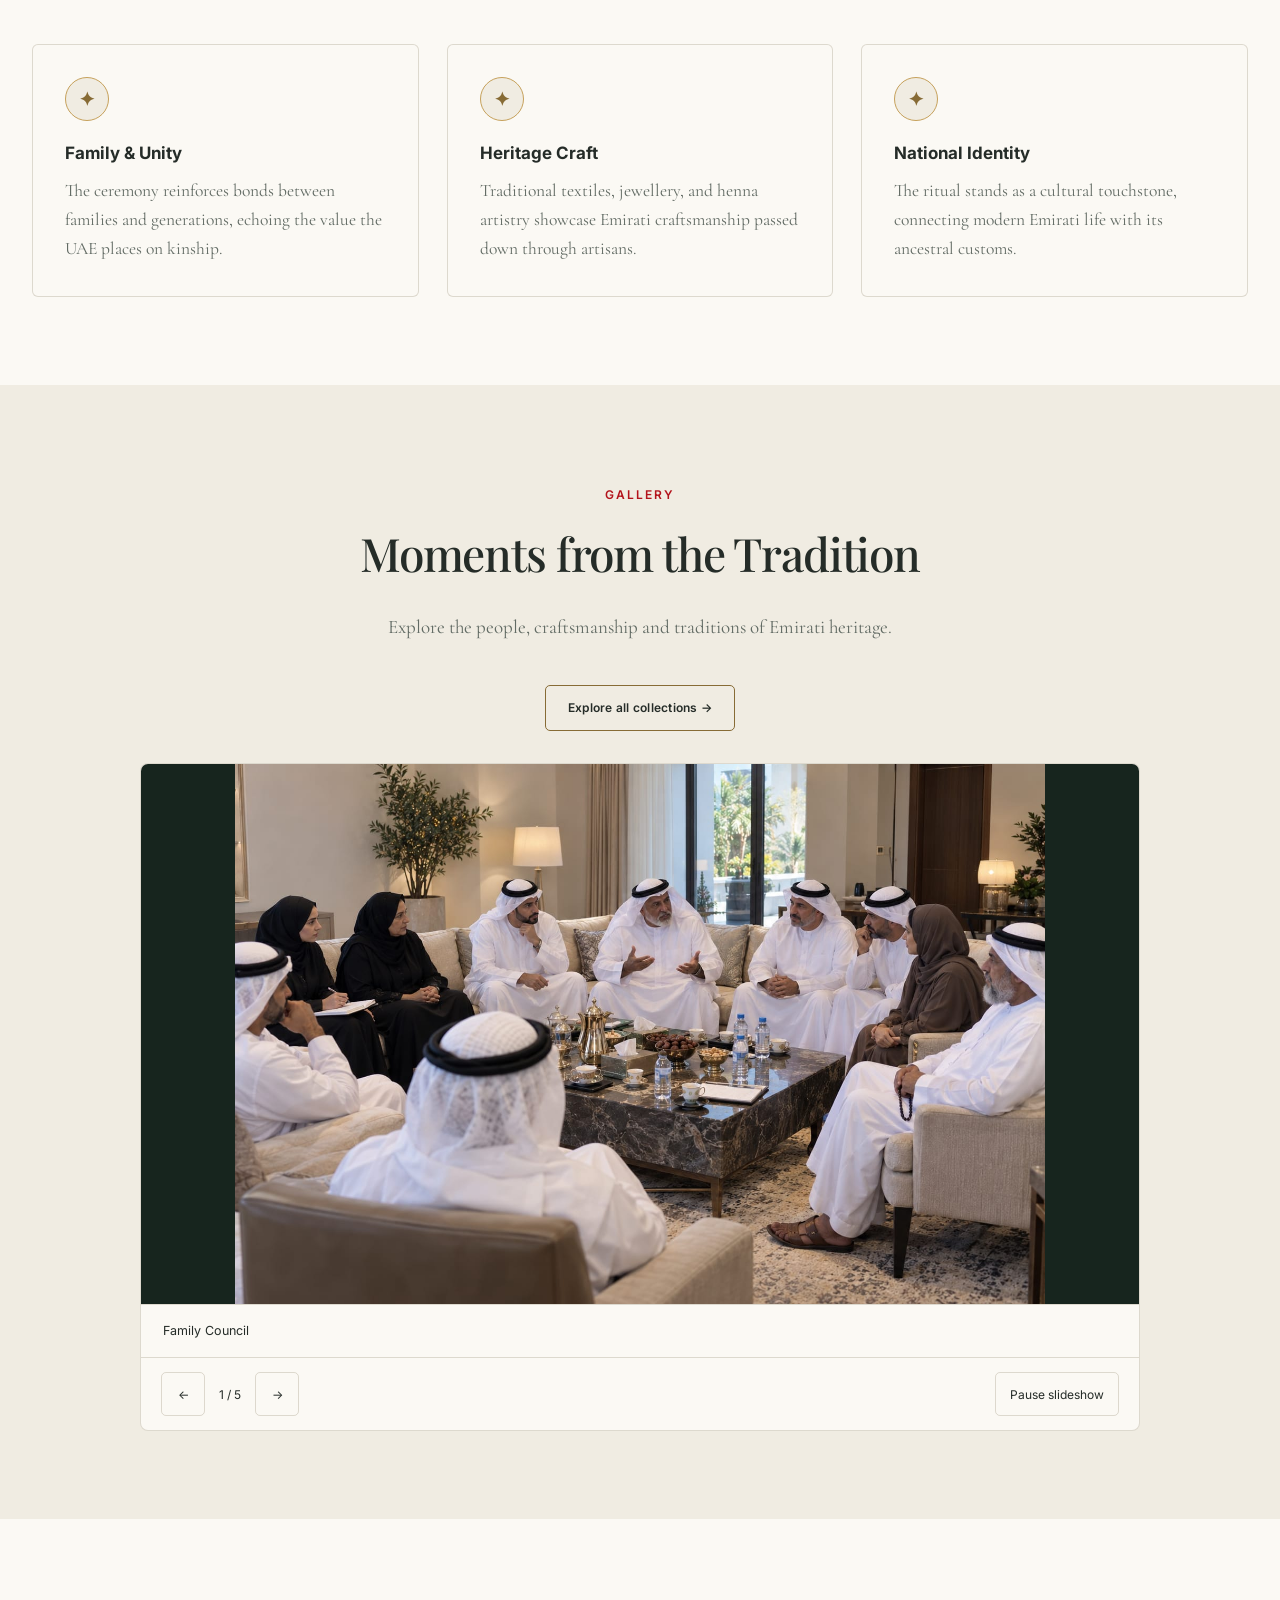
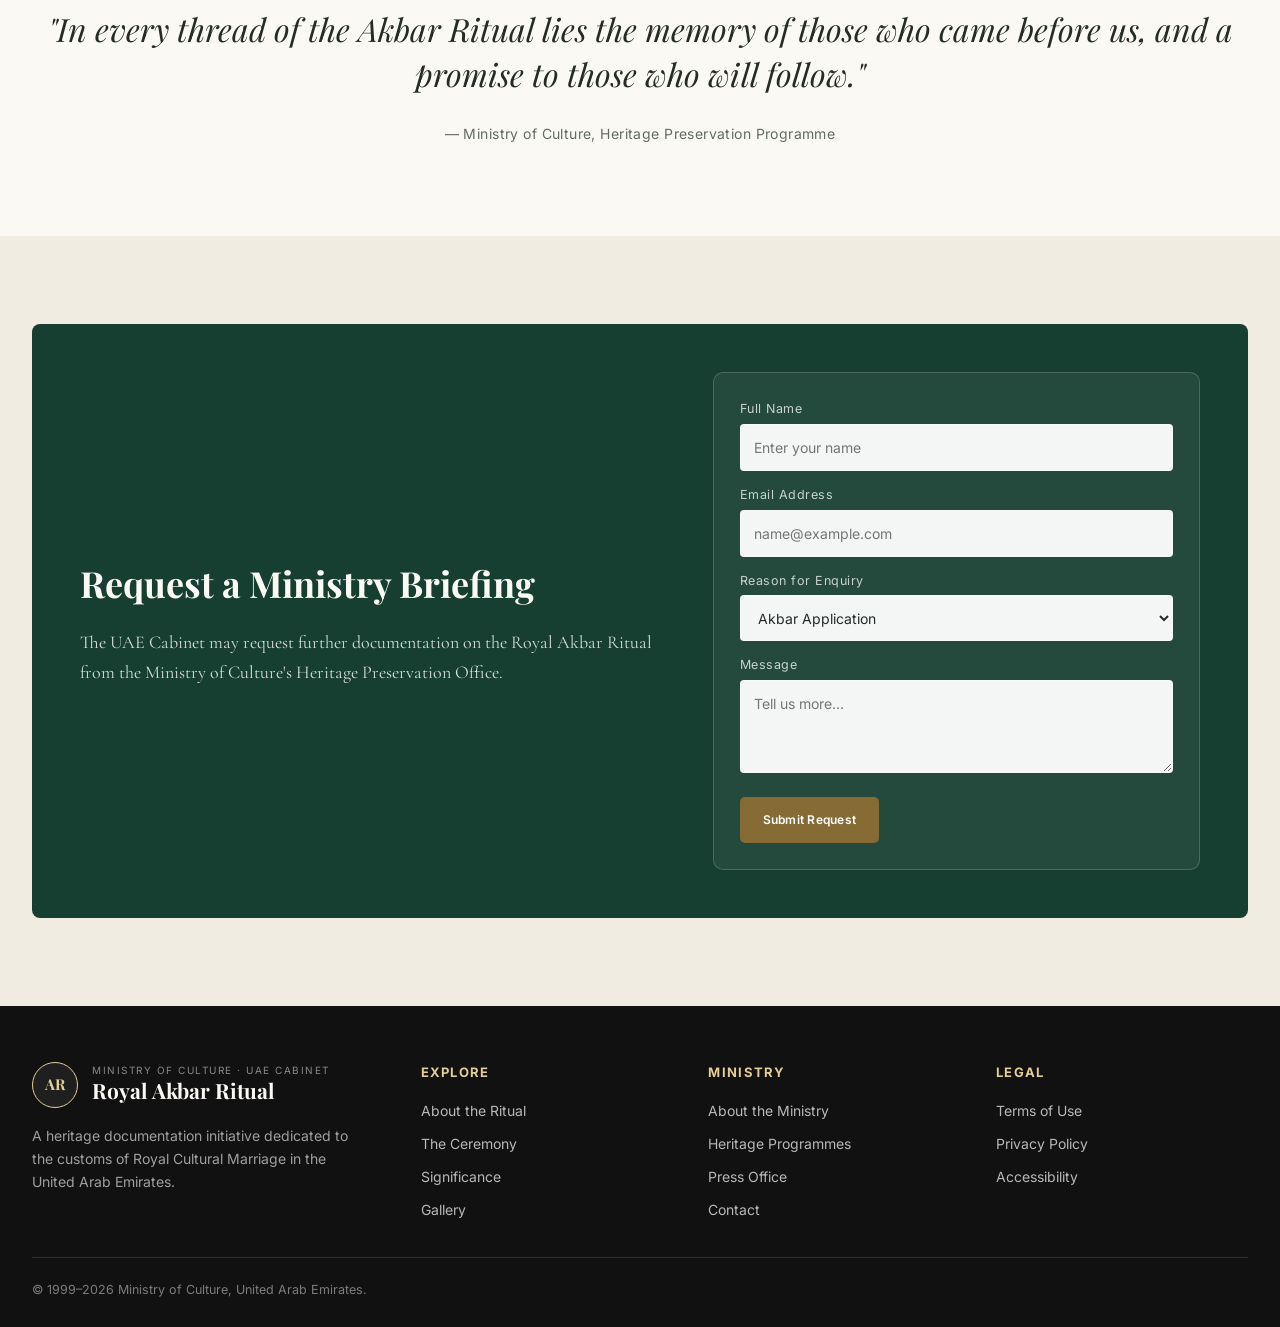
==== commit 8f9c7f81: "Publish responsive homepage slideshow and polished photo galleries" ====
--- a/index.html
+++ b/index.html
@@ -1,337 +1,361 @@
 <!DOCTYPE html>
 <html lang="en">
+
 <head>
-<meta charset="UTF-8">
-<meta name="viewport" content="width=device-width, initial-scale=1.0">
-<title>UAE Royal Akbar Ritual — Royal Cultural Marriage | Ministry of Culture</title>
-<meta name="description" content="UAE Royal Akbar Ritual — a heritage initiative of the Ministry of Culture preserving the traditions of Emirati royal cultural marriage.">
-<link rel="stylesheet" href="styles.css">
+  <meta charset="UTF-8">
+  <meta name="viewport" content="width=device-width, initial-scale=1.0">
+  <title>UAE Royal Akbar Ritual — Royal Cultural Marriage | Ministry of Culture</title>
+  <meta name="description"
+    content="UAE Royal Akbar Ritual — a heritage initiative of the Ministry of Culture preserving the traditions of Emirati royal cultural marriage.">
+  <link rel="stylesheet" href="styles.css">
+<link rel="stylesheet" href="polish.css">
 </head>
+
 <body>
 
-<!-- Ministry utility bar -->
-<div class="ministry-bar">
-  <div class="container">
-    <div class="ministry-bar-left">
-      <span class="flag-strip">
-        <span class="r"></span>
-        <span class="stack">
-          <span class="g"></span><span class="w"></span><span class="k"></span>
+  <!-- Ministry utility bar -->
+  <div class="ministry-bar">
+    <div class="container">
+      <div class="ministry-bar-left">
+        <span class="flag-strip">
+          <span class="r"></span>
+          <span class="stack">
+            <span class="g"></span><span class="w"></span><span class="k"></span>
+          </span>
         </span>
-      </span>
-      <span data-i18n="ministryBarTagline">United Arab Emirates &nbsp;·&nbsp; Cabinet of the UAE &nbsp;·&nbsp; Ministry of Culture</span>
-    </div>
-    <div class="ministry-bar-right">
-      <select id="lang-select" class="lang-select" aria-label="Select language">
-        <option value="en">English</option>
-        <option value="ar">العربية</option>
-        <option value="es">Español</option>
-        <option value="pt">Português</option>
-        <option value="ru">Русский</option>
-        <option value="uk">Українська</option>
-        <option value="fr">Français</option>
-        <option value="he">עברית</option>
-        <option value="zh">中文</option>
-        <option value="de">Deutsch</option>
-        <option value="it">Italiano</option>
-        <option value="da">Dansk</option>
-        <option value="no">Norsk</option>
-        <option value="hr">Hrvatski</option>
-        <option value="cs">Čeština</option>
-        <option value="el">Ελληνικά</option>
-        <option value="et">Eesti</option>
-        <option value="fi">Suomi</option>
-        <option value="hu">Magyar</option>
-        <option value="ja">日本語</option>
-        <option value="ko">한국어</option>
-        <option value="la">Latina</option>
-        <option value="lt">Lietuvių</option>
-        <option value="mk">Македонски</option>
-        <option value="pl">Polski</option>
-        <option value="ro">Română</option>
-        <option value="sr">Српски</option>
-        <option value="sv">Svenska</option>
-        <option value="th">ไทย</option>
-        <option value="vi">Tiếng Việt</option>
-      </select>
-      <a href="#contact" data-i18n="contactMinistry">Contact the Ministry</a>
+        <span data-i18n="ministryBarTagline">United Arab Emirates &nbsp;·&nbsp; Cabinet of the UAE &nbsp;·&nbsp;
+          Ministry of Culture</span>
+      </div>
+      <div class="ministry-bar-right">
+        <select id="lang-select" class="lang-select" aria-label="Select language">
+          <option value="en">English</option>
+          <option value="ar">العربية</option>
+          <option value="es">Español</option>
+          <option value="pt">Português</option>
+          <option value="ru">Русский</option>
+          <option value="uk">Українська</option>
+          <option value="fr">Français</option>
+          <option value="he">עברית</option>
+          <option value="zh">中文</option>
+          <option value="de">Deutsch</option>
+          <option value="it">Italiano</option>
+          <option value="da">Dansk</option>
+          <option value="no">Norsk</option>
+          <option value="hr">Hrvatski</option>
+          <option value="cs">Čeština</option>
+          <option value="el">Ελληνικά</option>
+          <option value="et">Eesti</option>
+          <option value="fi">Suomi</option>
+          <option value="hu">Magyar</option>
+          <option value="ja">日本語</option>
+          <option value="ko">한국어</option>
+          <option value="la">Latina</option>
+          <option value="lt">Lietuvių</option>
+          <option value="mk">Македонски</option>
+          <option value="pl">Polski</option>
+          <option value="ro">Română</option>
+          <option value="sr">Српски</option>
+          <option value="sv">Svenska</option>
+          <option value="th">ไทย</option>
+          <option value="vi">Tiếng Việt</option>
+        </select>
+        <a href="#contact" data-i18n="contactMinistry">Contact the Ministry</a>
+      </div>
     </div>
   </div>
-</div>
-
-<!-- Header / Nav -->
-<header class="site-header">
-  <div class="container nav-row">
-    <a href="#top" class="brand">
-      <span class="emblem">AR</span>
-      <span class="brand-text">
-        <span class="eyebrow" data-i18n="brandEyebrow">Ministry of Culture &middot; UAE Cabinet</span>
-        <span class="name" data-i18n="brandName">Royal Akbar Ritual</span>
-      </span>
-    </a>
-    <button class="nav-toggle" aria-label="Toggle navigation" aria-expanded="false">
-      <span></span><span></span><span></span>
-    </button>
-    <nav class="main-nav">
-      <ul>
-        <li><a href="#about" data-i18n="navAbout">About the Ritual</a></li>
-        <li><a href="#ceremony" data-i18n="navCeremony">The Ceremony</a></li>
-        <li><a href="#significance" data-i18n="navSignificance">Cultural Significance</a></li>
-        <li><a href="gallery.html" data-i18n="navGallery">Gallery</a></li>
-        <li><a href="#contact" data-i18n="navContact">Contact</a></li>
-      </ul>
-    </nav>
-  </div>
-</header>
-<!-- Hero -->
-<section class="hero" id="top">
-  <div class="hero-inner">
-
-    <img src="assets/UAE-emblem.webp" alt="United Arab Emirates Emblem" class="hero-emblem">
-
-    <p class="kicker" data-i18n="heroKicker">A Heritage Initiative &middot; Ministry of Culture, United Arab Emirates</p>
-    <h1><span data-i18n="heroHeading1">UAE Royal</span> <span class="accent" data-i18n="heroHeadingAccent">Akbar Ritual</span></h1>
-    <p class="lede" data-i18n="heroLede">Honouring the sacred customs of Royal Cultural Marriage, preserved and presented under the patronage of the UAE Cabinet.</p>
-    <div class="ornament-divider">❖</div>
-    <div class="hero-cta">
-      <a href="#about" class="btn btn-primary" data-i18n="heroCta1">Discover the Tradition</a>
-      <a href="#contact" class="btn btn-outline" data-i18n="heroCta2">Request Ministry Briefing</a>
-    </div>
-  </div>
-</section>
-
-<!-- About -->
-<section id="about">
-  <div class="container about-grid">
-    <div>
-      <p class="section-head tag" style="text-align:left;margin-bottom:12px;" data-i18n="aboutTag">About the Ritual</p>
-      <h2 data-i18n="aboutHeading">A Living Tradition of Emirati Royal Marriage</h2>
-      <p data-i18n="aboutBody">The Royal Akbar Ritual is a heritage programme documented and safeguarded by the Ministry of Culture, presenting the ceremonial customs, values, and symbolism of royal cultural marriage across the Emirates. It brings together generations of oral history, and protocol into a single, royal accessible record.</p>
-      <ul class="pillar-list">
-        <li>
-          <span class="num">01</span>
-          <div>
-            <h4 data-i18n="pillar1Title">Heritage Preservation</h4>
-            <p data-i18n="pillar1Body">Safeguarding ceremonial customs passed through generations of Emirati royal families.</p>
-          </div>
-        </li>
-        <li>
-          <span class="num">02</span>
-          <div>
-            <h4 data-i18n="pillar2Title">Cultural Documentation</h4>
-            <p data-i18n="pillar2Body">Recording the ritual rites, attire, and symbolism observed throughout the marriage ceremony.</p>
-          </div>
-        </li>
-        <li>
-          <span class="num">03</span>
-          <div>
-            <h4 data-i18n="pillar3Title">Public Education</h4>
-            <p data-i18n="pillar3Body">Sharing the significance of the ritual with present and future generations.</p>
-          </div>
-        </li>
-      </ul>
-    </div>
-    <div class="figure" data-i18n="aboutFigure">"Heritage is the thread that binds generations."</div>
-  </div>
-</section>
-
-<!-- Ceremony timeline -->
-<section id="ceremony" class="alt">
-  <div class="container">
-    <div class="section-head">
-      <p class="tag" data-i18n="ceremonyTag">The Ceremony</p>
-      <h2 data-i18n="ceremonyHeading">Stages of the Royal Marriage Rite</h2>
-      <p data-i18n="ceremonyIntro">Each stage of the Akbar Ritual carries its own meaning, moving from family counsel to public celebration.</p>
-    </div>
-    <div class="timeline">
-      <div class="timeline-item">
-        <span class="stage" data-i18n="stage1Label">Stage One</span>
-        <h3 data-i18n="stage1Title">Majlis Al Ahl — The Family Council</h3>
-        <p data-i18n="stage1Body">Elders from both families gather to exchange counsel, blessings, and formal consent, setting the foundation for the union.</p>
-      </div>
-      <div class="timeline-item">
-        <span class="stage" data-i18n="stage2Label">Stage Two</span>
-        <h3 data-i18n="stage2Title">Al Milcha — The Contract</h3>
-        <p data-i18n="stage2Body">The marriage contract is formalised before witnesses, accompanied by the presentation of the dowry and recitation of traditional vows.</p>
-      </div>
-      <div class="timeline-item">
-        <span class="stage" data-i18n="stage3Label">Stage Three</span>
-        <h3 data-i18n="stage3Title">Al Henna Wal Zaffa — Adornment and Procession</h3>
-        <p data-i18n="stage3Body">Henna ceremonies and a ceremonial procession celebrate the bride and groom, accompanied by traditional music and dance.</p>
-      </div>
-      <div class="timeline-item">
-        <span class="stage" data-i18n="stage4Label">Stage Four</span>
-        <h3 data-i18n="stage4Title">Al Arso — The Royal Celebration</h3>
-        <p data-i18n="stage4Body">A formal reception honours both families, featuring traditional dress, cuisine, and poetry befitting a royal cultural occasion.</p>
-      </div>
-    </div>
-  </div>
-</section>
-
-<!-- Significance cards -->
-<section id="significance">
-  <div class="container">
-    <div class="section-head">
-      <p class="tag" data-i18n="sigTag">Cultural Significance</p>
-      <h2 data-i18n="sigHeading">Why the Ritual Endures</h2>
-      <p data-i18n="sigIntro">The Akbar Ritual reflects values the Ministry of Culture continues to protect as part of the nation's intangible heritage.</p>
-    </div>
-    <div class="card-grid">
-      <div class="value-card">
-        <span class="icon">✦</span>
-        <h3 data-i18n="card1Title">Family &amp; Unity</h3>
-        <p data-i18n="card1Body">The ceremony reinforces bonds between families and generations, echoing the value the UAE places on kinship.</p>
-      </div>
-      <div class="value-card">
-        <span class="icon">✦</span>
-        <h3 data-i18n="card2Title">Heritage Craft</h3>
-        <p data-i18n="card2Body">Traditional textiles, jewellery, and henna artistry showcase Emirati craftsmanship passed down through artisans.</p>
-      </div>
-      <div class="value-card">
-        <span class="icon">✦</span>
-        <h3 data-i18n="card3Title">National Identity</h3>
-        <p data-i18n="card3Body">The ritual stands as a cultural touchstone, connecting modern Emirati life with its ancestral customs.</p>
-      </div>
-    </div>
-  </div>
-</section>
-
-<!-- Gallery -->
-<section id="gallery" class="alt">
-  <div class="container">
-    <div class="section-head">
-      <p class="tag" data-i18n="galleryTag">Gallery</p>
-      <h2 data-i18n="galleryHeading">Moments from the Tradition</h2>
-      <p data-i18n="galleryIntro">Placeholder imagery — replace with approved Ministry photography before publication.</p>
-    </div>
-    <div class="gallery-grid">
-
-      <div class="g-item wide">
-        <img src="assets/family-council.jpg" alt="Men in traditional Middle Eastern attire in conversation" class="g-photo" loading="lazy">
-        <span class="g-caption" data-i18n="gallery1">Family Council</span>
-      </div>
-
-      <div class="g-item">
-        <img src="assets/marriage-contract.jpg" alt="Marriage contract being signed" class="g-photo" loading="lazy">
-        <span class="g-caption" data-i18n="gallery2">Marriage Contract</span>
-      </div>
-
-      <div class="g-item">
-        <img src="assets/henna-adornment.jpg" alt="Hands adorned with henna" class="g-photo" loading="lazy">
-        <span class="g-caption" data-i18n="gallery3">Henna Adornment</span>
-      </div>
-
-      <div class="g-item">
-        <img src="assets/ceremonial-procession.jpg" alt="Ceremonial procession with lantern" class="g-photo" loading="lazy">
-        <span class="g-caption" data-i18n="gallery4">Ceremonial Procession</span>
-      </div>
-
-
-      <div class="g-item">
-        <img src="assets/traditional-artifacts.jpg" alt="Traditional Artifacts — gold filigree casket of halwa with an inscribed ceremonial sword" class="g-photo" loading="lazy">
-        <span class="g-caption" data-i18n="gallery6">Traditional Artifacts</span>
-      </div>
-
-      <div class="g-item wide">
-        <img src="assets/royal-celebration.jpg" alt="Woman in elegant abaya and hijab" class="g-photo" loading="lazy">
-        <span class="g-caption" data-i18n="gallery5">Royal Celebration</span>
-      </div>
-
-    </div>
-  </div>
-</section>
-
-<!-- Quote -->
-<section>
-  <div class="container quote-block">
-    <blockquote data-i18n="quoteText">"In every thread of the Akbar Ritual lies the memory of those who came before us, and a promise to those who will follow."</blockquote>
-    <cite data-i18n="quoteCite">— Ministry of Culture, Heritage Preservation Programme</cite>
-  </div>
-</section>
-
-<!-- Contact -->
-<section id="contact" class="alt">
-  <div class="container">
-    <div class="contact-panel">
-      <div>
-        <h2 data-i18n="contactHeading">Request a Ministry Briefing</h2>
-        <p data-i18n="contactBody">The UAE Cabinet may request further documentation on the Royal Akbar Ritual from the Ministry of Culture's Heritage Preservation Office.</p>
-      </div>
-      <form class="contact-form">
-        <div>
-          <label for="fullname" data-i18n="labelFullName">Full Name</label>
-          <input id="fullname" type="text" data-i18n-placeholder="placeholderName" placeholder="Enter your name" required>
-        </div>
-        <div>
-          <label for="email" data-i18n="labelEmail">Email Address</label>
-          <input id="email" type="email" placeholder="name@example.com" required>
-        </div>
-        <div>
-          <label for="reason" data-i18n="labelReason">Reason for Enquiry</label>
-          <select id="reason">
-            <option data-i18n="optionAkbar">Akbar Application</option>
-            <option data-i18n="optionOther">Other</option>
-          </select>
-        </div>
-        <div>
-          <label for="message" data-i18n="labelMessage">Message</label>
-          <textarea id="message" rows="3" data-i18n-placeholder="placeholderMessage" placeholder="Tell us more..."></textarea>
-        </div>
-        <button type="submit" class="btn btn-primary" data-i18n="submitBtn">Submit Request</button>
-      </form>
-    </div>
-  </div>
-</section>
-
-<!-- Footer -->
-<footer class="site-footer">
-  <div class="container">
-    <div class="footer-grid">
-      <div class="footer-brand">
-        <a href="#top" class="brand">
-          <span class="emblem">AR</span>
-          <span class="brand-text">
-            <span class="eyebrow" style="color:rgba(255,255,255,0.5);" data-i18n="brandEyebrow">Ministry of Culture &middot; UAE Cabinet</span>
-            <span class="name" data-i18n="brandName">Royal Akbar Ritual</span>
-          </span>
-        </a>
-        <p data-i18n="footerBrandBody">A heritage documentation initiative dedicated to the customs of Royal Cultural Marriage in the United Arab Emirates.</p>
-      </div>
-      <div>
-        <h5 data-i18n="footerExplore">Explore</h5>
+
+  <!-- Header / Nav -->
+  <header class="site-header">
+    <div class="container nav-row">
+      <a href="#top" class="brand">
+        <span class="emblem">AR</span>
+        <span class="brand-text">
+          <span class="eyebrow" data-i18n="brandEyebrow">Ministry of Culture &middot; UAE Cabinet</span>
+          <span class="name" data-i18n="brandName">Royal Akbar Ritual</span>
+        </span>
+      </a>
+      <button class="nav-toggle" aria-label="Toggle navigation" aria-expanded="false">
+        <span></span><span></span><span></span>
+      </button>
+      <nav class="main-nav">
         <ul>
           <li><a href="#about" data-i18n="navAbout">About the Ritual</a></li>
           <li><a href="#ceremony" data-i18n="navCeremony">The Ceremony</a></li>
-          <li><a href="#significance" data-i18n="navSignificance2">Significance</a></li>
+          <li><a href="#significance" data-i18n="navSignificance">Cultural Significance</a></li>
           <li><a href="gallery.html" data-i18n="navGallery">Gallery</a></li>
-        </ul>
-      </div>
-      <div>
-        <h5 data-i18n="footerMinistry">Ministry</h5>
-        <ul>
-          <li><a href="#" data-i18n="footerAboutMinistry">About the Ministry</a></li>
-          <li><a href="#" data-i18n="footerHeritageProgrammes">Heritage Programmes</a></li>
-          <li><a href="#" data-i18n="footerPressOffice">Press Office</a></li>
           <li><a href="#contact" data-i18n="navContact">Contact</a></li>
         </ul>
-      </div>
+      </nav>
+    </div>
+  </header>
+  <!-- Hero -->
+  <section class="hero" id="top">
+    <div class="hero-inner">
+
+      <img src="assets/UAE-emblem.webp" alt="United Arab Emirates Emblem" class="hero-emblem">
+
+      <p class="kicker" data-i18n="heroKicker">A Heritage Initiative &middot; Ministry of Culture, United Arab Emirates
+      </p>
+      <h1><span data-i18n="heroHeading1">UAE Royal</span> <span class="accent" data-i18n="heroHeadingAccent">Akbar
+          Ritual</span></h1>
+      <p class="lede" data-i18n="heroLede">Honouring the sacred customs of Royal Cultural Marriage, preserved and
+        presented under the patronage of the UAE Cabinet.</p>
+      <div class="ornament-divider">❖</div>
+      <div class="hero-cta">
+        <a href="#about" class="btn btn-primary" data-i18n="heroCta1">Discover the Tradition</a>
+        <a href="#contact" class="btn btn-outline" data-i18n="heroCta2">Request Ministry Briefing</a>
+      </div>
+    </div>
+  </section>
+
+  <!-- About -->
+  <section id="about">
+    <div class="container about-grid">
       <div>
-        <h5 data-i18n="footerLegal">Legal</h5>
-        <ul>
-          <li><a href="#" data-i18n="footerTerms">Terms of Use</a></li>
-          <li><a href="#" data-i18n="footerPrivacy">Privacy Policy</a></li>
-          <li><a href="#" data-i18n="footerAccessibility">Accessibility</a></li>
+        <p class="section-head tag" style="text-align:left;margin-bottom:12px;" data-i18n="aboutTag">About the Ritual
+        </p>
+        <h2 data-i18n="aboutHeading">A Living Tradition of Emirati Royal Marriage</h2>
+        <p data-i18n="aboutBody">The Royal Akbar Ritual is a heritage programme documented and safeguarded by the
+          Ministry of Culture, presenting the ceremonial customs, values, and symbolism of royal cultural marriage
+          across the Emirates. It brings together generations of oral history, and protocol into a single, royal
+          accessible record.</p>
+        <ul class="pillar-list">
+          <li>
+            <span class="num">01</span>
+            <div>
+              <h4 data-i18n="pillar1Title">Heritage Preservation</h4>
+              <p data-i18n="pillar1Body">Safeguarding ceremonial customs passed through generations of Emirati royal
+                families.</p>
+            </div>
+          </li>
+          <li>
+            <span class="num">02</span>
+            <div>
+              <h4 data-i18n="pillar2Title">Cultural Documentation</h4>
+              <p data-i18n="pillar2Body">Recording the ritual rites, attire, and symbolism observed throughout the
+                marriage ceremony.</p>
+            </div>
+          </li>
+          <li>
+            <span class="num">03</span>
+            <div>
+              <h4 data-i18n="pillar3Title">Public Education</h4>
+              <p data-i18n="pillar3Body">Sharing the significance of the ritual with present and future generations.</p>
+            </div>
+          </li>
         </ul>
       </div>
-    </div>
-    <div class="footer-bottom">
-      <span>&copy; <span id="year"></span> <span data-i18n="footerCopyright">Ministry of Culture, United Arab Emirates. Design concept — not an official publication.</span></span>
-      <span data-i18n="footerPreparedFor">Prepared for internal review</span>
-    </div>
-  </div>
-</footer>
-
-<script src="translations.js"></script>
-<script src="script.js"></script>
+      <div class="figure" data-i18n="aboutFigure">"Heritage is the thread that binds generations."</div>
+    </div>
+  </section>
+
+  <!-- Ceremony timeline -->
+  <section id="ceremony" class="alt">
+    <div class="container">
+      <div class="section-head">
+        <p class="tag" data-i18n="ceremonyTag">The Ceremony</p>
+        <h2 data-i18n="ceremonyHeading">Stages of the Royal Marriage Rite</h2>
+        <p data-i18n="ceremonyIntro">Each stage of the Akbar Ritual carries its own meaning, moving from family counsel
+          to public celebration.</p>
+      </div>
+      <div class="timeline">
+        <div class="timeline-item">
+          <span class="stage" data-i18n="stage1Label">Stage One</span>
+          <h3 data-i18n="stage1Title">Majlis Al Ahl — The Family Council</h3>
+          <p data-i18n="stage1Body">Elders from both families gather to exchange counsel, blessings, and formal consent,
+            setting the foundation for the union.</p>
+        </div>
+        <div class="timeline-item">
+          <span class="stage" data-i18n="stage2Label">Stage Two</span>
+          <h3 data-i18n="stage2Title">Al Milcha — The Contract</h3>
+          <p data-i18n="stage2Body">The marriage contract is formalised before witnesses, accompanied by the
+            presentation of the dowry and recitation of traditional vows.</p>
+        </div>
+        <div class="timeline-item">
+          <span class="stage" data-i18n="stage3Label">Stage Three</span>
+          <h3 data-i18n="stage3Title">Al Henna Wal Zaffa — Adornment and Procession</h3>
+          <p data-i18n="stage3Body">Henna ceremonies and a ceremonial procession celebrate the bride and groom,
+            accompanied by traditional music and dance.</p>
+        </div>
+        <div class="timeline-item">
+          <span class="stage" data-i18n="stage4Label">Stage Four</span>
+          <h3 data-i18n="stage4Title">Al Arso — The Royal Celebration</h3>
+          <p data-i18n="stage4Body">A formal reception honours both families, featuring traditional dress, cuisine, and
+            poetry befitting a royal cultural occasion.</p>
+        </div>
+      </div>
+    </div>
+  </section>
+
+  <!-- Significance cards -->
+  <section id="significance">
+    <div class="container">
+      <div class="section-head">
+        <p class="tag" data-i18n="sigTag">Cultural Significance</p>
+        <h2 data-i18n="sigHeading">Why the Ritual Endures</h2>
+        <p data-i18n="sigIntro">The Akbar Ritual reflects values the Ministry of Culture continues to protect as part of
+          the nation's intangible heritage.</p>
+      </div>
+      <div class="card-grid">
+        <div class="value-card">
+          <span class="icon">✦</span>
+          <h3 data-i18n="card1Title">Family &amp; Unity</h3>
+          <p data-i18n="card1Body">The ceremony reinforces bonds between families and generations, echoing the value the
+            UAE places on kinship.</p>
+        </div>
+        <div class="value-card">
+          <span class="icon">✦</span>
+          <h3 data-i18n="card2Title">Heritage Craft</h3>
+          <p data-i18n="card2Body">Traditional textiles, jewellery, and henna artistry showcase Emirati craftsmanship
+            passed down through artisans.</p>
+        </div>
+        <div class="value-card">
+          <span class="icon">✦</span>
+          <h3 data-i18n="card3Title">National Identity</h3>
+          <p data-i18n="card3Body">The ritual stands as a cultural touchstone, connecting modern Emirati life with its
+            ancestral customs.</p>
+        </div>
+      </div>
+    </div>
+  </section>
+
+  <!-- Gallery -->
+  <section id="gallery" class="alt">
+    <div class="container">
+      <div class="section-head">
+        <p class="tag" data-i18n="galleryTag">Gallery</p>
+        <h2 data-i18n="galleryHeading">Moments from the Tradition</h2>
+        <p data-i18n="galleryIntro">Explore the people, craftsmanship and traditions of Emirati heritage.
+        </p>
+      </div>
+      <p class="gallery-link"><a class="btn btn-outline" href="gallery.html">Explore all collections &rarr;</a></p>
+<div class="home-slideshow" role="region" aria-label="Heritage photographs" aria-roledescription="carousel">
+<div class="home-slide-stage"><div class="home-slide">
+          <img src="assets/family council.jpeg" alt="Men in traditional Middle Eastern attire in conversation"
+            class="g-photo" loading="lazy">
+          <span class="g-caption" data-i18n="gallery1">Family Council</span>
+        </div>
+<div class="home-slide" hidden>
+          <img src="assets/marriage contract.jpeg" alt="Marriage contract being signed" class="g-photo" loading="lazy">
+          <span class="g-caption" data-i18n="gallery2">Marriage Contract</span>
+        </div>
+<div class="home-slide" hidden>
+          <img src="assets/henna adornment.jpeg" alt="Hands adorned with henna" class="g-photo" loading="lazy">
+          <span class="g-caption" data-i18n="gallery3">Henna Adornment</span>
+        </div>
+<div class="home-slide" hidden>
+          <img src="assets/ceremonial procession.jpeg" alt="Ceremonial procession with lantern" class="g-photo"
+            loading="lazy">
+          <span class="g-caption" data-i18n="gallery4">Ceremonial Procession</span>
+        </div>
+<div class="home-slide" hidden><a href="gallery.html" aria-label="Royal Celebration — explore the full gallery">
+          <img src="assets/royal celebration.jpeg" alt="Woman in elegant abaya and hijab" class="g-photo"
+            loading="lazy">
+          <span class="g-caption" data-i18n="gallery5">Royal Celebration</span>
+        <span class="home-slide-link">Explore the full gallery &rarr;</span></a></div></div>
+<div class="home-slide-controls"><button type="button" id="homeSlidePrev" aria-label="Previous photo">&larr;</button><span id="homeSlideCount">1 / 5</span><button type="button" id="homeSlideNext" aria-label="Next photo">&rarr;</button><button type="button" id="homeSlidePlay" aria-pressed="false">Pause slideshow</button></div>
+</div>
+    </div>
+  </section>
+  <!-- Quote -->
+  <section>
+    <div class="container quote-block">
+      <blockquote data-i18n="quoteText">"In every thread of the Akbar Ritual lies the memory of those who came before
+        us, and a promise to those who will follow."</blockquote>
+      <cite data-i18n="quoteCite">— Ministry of Culture, Heritage Preservation Programme</cite>
+    </div>
+  </section>
+
+  <!-- Contact -->
+  <section id="contact" class="alt">
+    <div class="container">
+      <div class="contact-panel">
+        <div>
+          <h2 data-i18n="contactHeading">Request a Ministry Briefing</h2>
+          <p data-i18n="contactBody">The UAE Cabinet may request further documentation on the Royal Akbar Ritual from
+            the Ministry of Culture's Heritage Preservation Office.</p>
+        </div>
+        <form class="contact-form">
+          <div>
+            <label for="fullname" data-i18n="labelFullName">Full Name</label>
+            <input id="fullname" type="text" data-i18n-placeholder="placeholderName" placeholder="Enter your name"
+              required>
+          </div>
+          <div>
+            <label for="email" data-i18n="labelEmail">Email Address</label>
+            <input id="email" type="email" placeholder="name@example.com" required>
+          </div>
+          <div>
+            <label for="reason" data-i18n="labelReason">Reason for Enquiry</label>
+            <select id="reason">
+              <option data-i18n="optionAkbar">Akbar Application</option>
+              <option data-i18n="optionOther">Other</option>
+            </select>
+          </div>
+          <div>
+            <label for="message" data-i18n="labelMessage">Message</label>
+            <textarea id="message" rows="3" data-i18n-placeholder="placeholderMessage"
+              placeholder="Tell us more..."></textarea>
+          </div>
+          <button type="submit" class="btn btn-primary" data-i18n="submitBtn">Submit Request</button>
+        </form>
+      </div>
+    </div>
+  </section>
+
+  <!-- Footer -->
+  <footer class="site-footer">
+    <div class="container">
+      <div class="footer-grid">
+        <div class="footer-brand">
+          <a href="#top" class="brand">
+            <span class="emblem">AR</span>
+            <span class="brand-text">
+              <span class="eyebrow" style="color:rgba(255,255,255,0.5);" data-i18n="brandEyebrow">Ministry of Culture
+                &middot; UAE Cabinet</span>
+              <span class="name" data-i18n="brandName">Royal Akbar Ritual</span>
+            </span>
+          </a>
+          <p data-i18n="footerBrandBody">A heritage documentation initiative dedicated to the customs of Royal Cultural
+            Marriage in the United Arab Emirates.</p>
+        </div>
+        <div>
+          <h5 data-i18n="footerExplore">Explore</h5>
+          <ul>
+            <li><a href="#about" data-i18n="navAbout">About the Ritual</a></li>
+            <li><a href="#ceremony" data-i18n="navCeremony">The Ceremony</a></li>
+            <li><a href="#significance" data-i18n="navSignificance2">Significance</a></li>
+            <li><a href="gallery.html" data-i18n="navGallery">Gallery</a></li>
+          </ul>
+        </div>
+        <div>
+          <h5 data-i18n="footerMinistry">Ministry</h5>
+          <ul>
+            <li><a href="#" data-i18n="footerAboutMinistry">About the Ministry</a></li>
+            <li><a href="#" data-i18n="footerHeritageProgrammes">Heritage Programmes</a></li>
+            <li><a href="#" data-i18n="footerPressOffice">Press Office</a></li>
+            <li><a href="#contact" data-i18n="navContact">Contact</a></li>
+          </ul>
+        </div>
+        <div>
+          <h5 data-i18n="footerLegal">Legal</h5>
+          <ul>
+            <li><a href="#" data-i18n="footerTerms">Terms of Use</a></li>
+            <li><a href="#" data-i18n="footerPrivacy">Privacy Policy</a></li>
+            <li><a href="#" data-i18n="footerAccessibility">Accessibility</a></li>
+          </ul>
+        </div>
+      </div>
+      <div class="footer-bottom">
+        <span>&copy; <span id="year">1999–2026</span> <span>Ministry of Culture, United Arab
+            Emirates.</span></span>
+        <span></span>
+      </div>
+    </div>
+  </footer>
+
+  <script src="translations.js"></script>
+  <script src="script.js"></script>
 </body>
-</html>
+
+</html>
--- a/polish.css
+++ b/polish.css
@@ -0,0 +1,152 @@
+/* Shared visual refinement: quiet surfaces, generous rhythm, clear controls. */
+:root { --paper:#fbf9f4; --paper-dim:#f0ece2; --ink:#252c28; --muted:#626b64; --gold-dark:#876b35; --border:rgba(116,102,71,.22); --uae-green-dark:#163f31; }
+body { -webkit-font-smoothing:antialiased; }
+.container { max-width:1320px; padding-inline:32px; }
+:focus-visible { outline:3px solid #a78542; outline-offset:5px; }
+section[id] { scroll-margin-top:110px; }
+button,input,select,textarea { font:inherit; }
+button,a,input,select,textarea { -webkit-tap-highlight-color:transparent; }
+.nav-row { min-height:88px; gap:24px; }
+.brand-text .eyebrow { font-size:10px; letter-spacing:.15em; }
+.brand-text .name { font-size:21px; }
+nav.main-nav ul { gap:22px; }
+nav.main-nav a { font-size:12px; white-space:nowrap; }
+.btn { min-height:46px; border-radius:5px; font-size:12px; padding:12px 22px; }
+.emblem { width:46px; height:46px; }
+.hero { background:var(--paper-dim); }
+.hero::before,.hero::after { display:none; }
+.hero-inner { max-width:950px; padding-block:76px 88px; }
+.hero-emblem { width:88px; height:88px; object-fit:contain; margin:0 auto 28px; }
+.hero h1 { font-size:clamp(44px,6vw,78px); font-weight:500; letter-spacing:-.045em; }
+.hero .lede { font-style:normal; font-size:23px; }
+body:not(.gallery-page) section:not(.hero) { padding-block:88px; }
+.section-head { margin-bottom:42px; }
+.section-head h2 { font-weight:500; font-size:clamp(32px,4vw,46px); letter-spacing:-.025em; }
+.about-grid { gap:72px; align-items:center; }
+.about-grid .figure { min-height:380px; border-radius:6px; background:linear-gradient(0deg,rgba(12,34,26,.85),rgba(12,34,26,.1)),url('assets/generations together 1.jpeg') center/cover; color:white; padding:40px; display:flex; align-items:flex-end; }
+.value-card { border-radius:6px; padding:32px; box-shadow:none; background:var(--paper); }
+.gallery-grid { gap:18px; }
+.gallery-grid .g-item { border-radius:6px; overflow:hidden; }
+.contact-panel { border-radius:8px; background:#163f31; padding:48px; gap:48px; }
+.contact-form input,.contact-form textarea,.contact-form select { min-height:46px; border-radius:4px; }
+.gnav-cta { font-size:11px; padding:12px 16px; }
+.ghero { background:#eee9df; }
+.ghero-grid { min-height:390px; gap:48px; }
+.ghero-text { padding-block:60px; }
+.ghero-text h1 { font-size:clamp(40px,4.4vw,62px); font-weight:500; letter-spacing:-.04em; max-width:550px; }
+.ghero-eyebrow { color:var(--gold-dark); font-size:11px; }
+.ghero-desc { font-family:var(--sans); font-size:14px; line-height:1.8; max-width:450px; }
+.ghero-stats { gap:14px 22px; }
+.gstat { font-size:11px; }
+.ghero-image { margin-block:30px; border-radius:6px; overflow:hidden; }
+.ghero-image img { position:absolute; inset:0; }
+.ghero-overlay { background:linear-gradient(0deg,rgba(19,34,25,.12),transparent); }
+.gcontrols { top:var(--header-height,88px); padding:18px 0; }
+.gcontrols-inner { gap:16px; }
+.gfilters { gap:6px; }
+.gfilter { min-height:40px; padding:8px 13px; font-size:12px; }
+.gfilter.active { background:var(--uae-green-dark); border-color:var(--uae-green-dark); }
+.gtools { flex-wrap:wrap; }
+.gsearch-field input { width:145px; }
+.gsearch-field:focus-within { outline:2px solid var(--gold-dark); outline-offset:2px; }
+.slideshow-toggle { border:1px solid var(--border); border-radius:5px; background:var(--paper); color:var(--ink); font:500 12px var(--sans); padding:10px 12px; min-height:40px; cursor:pointer; }
+.slideshow-toggle:hover { border-color:var(--gold-dark); }
+.ggallery { padding:36px 0 64px; }
+.ggrid { gap:22px; }
+.gcard { border-radius:7px; box-shadow:0 3px 12px rgba(30,40,30,.03); }
+.gcard-media { position:relative; aspect-ratio:4/3; }
+.gcard-media img { transition:transform .6s ease; }
+.album-badge { position:absolute; bottom:12px; left:12px; color:#fff; background:rgba(15,29,22,.8); border:1px solid rgba(255,255,255,.25); border-radius:4px; padding:4px 9px; font:11px var(--sans); }
+.gcard-body { padding:21px 18px; align-items:center; min-height:108px; }
+.gcard-title { font-size:19px; font-weight:500; line-height:1.35; }
+.gcard-cat { font-size:9px; letter-spacing:.16em; margin-bottom:7px; }
+.gcard-arrow { width:40px; height:40px; }
+.gpagination { padding-top:32px; }
+.gpage-nav,.gpage-numbers button { width:44px; height:44px; }
+.glb-content { grid-template-columns:minmax(0,1.5fr) minmax(240px,1fr); }
+.glb-content img { object-fit:contain; background:#141b17; height: min(68vh,650px); }
+.glb-info { padding:28px; }
+.glb-info .slideshow-toggle { align-self:flex-start; }
+.glb-close { width:44px; height:44px; top:-52px; }
+.glightbox:not(.open) { visibility:hidden; }
+.gfooter { margin-top:0; padding-top:44px; }
+.gfooter-links { flex-wrap:wrap; gap:14px 24px; }
+@media(max-width:1180px) { .gnav-cta { display:none; } nav.main-nav ul { gap:16px; } }
+@media(max-width:960px) {
+ .nav-toggle { display:block; }
+ nav.main-nav { display:none; position:absolute; top:100%; left:0; right:0; background:var(--paper); padding:24px 32px; border-bottom:1px solid var(--border); }
+ nav.main-nav.open { display:block; }
+ nav.main-nav ul { flex-direction:column; align-items:flex-start; gap:18px; }
+ nav.main-nav a { font-size:14px; }
+ .ghero-grid { grid-template-columns:1fr 1fr; gap:26px; }
+ .ghero-image { order:0; min-height:300px; }
+ .ggrid { grid-template-columns:repeat(2,minmax(0,1fr)); }
+ .gcontrols { position:relative; top:auto; }
+ .glb-content { grid-template-columns:1fr; overflow:auto; }
+ .glb-content img { height:45vh; }
+ .glb-info { padding:20px; }
+}
+@media(max-width:600px) {
+ .container { padding-inline:20px; }
+ .nav-row { min-height:76px; }
+ .brand-text .name { font-size:19px; }
+ .brand-text .eyebrow { font-size:8px; }
+ .gutil-inner { gap:8px; }
+ .gutil-left { font-size:9px; }
+ .gutil-lang { display:none; }
+ .gutil-right { gap:6px; }
+ .ghero-grid { grid-template-columns:1fr; gap:0; }
+ .ghero-text { padding:34px 0 20px; }
+ .ghero-text h1 { font-size:42px; }
+ .ghero-desc { margin-bottom:20px; }
+ .ghero-image { height:220px; min-height:0; margin:0 0 28px; }
+ .gstat { font-size:10px; }
+ .gfilters { max-width:100%; }
+ .gtools { display:grid; grid-template-columns:1fr 1fr; width:100%; }
+ .gsearch-field { grid-column:1/-1; grid-row:1; }
+ .gsearch-field input { width:100%; min-height:26px; }
+ #gSort { min-width:0; width:100%; font-size:12px; }
+ .ggrid { gap:16px; grid-template-columns:1fr; }
+ .gcard-media { aspect-ratio: 4/3; }
+ .gcard-body { min-height:92px; }
+ .glb-shell { width:calc(100vw - 28px); display:block; }
+ .glb-content { max-height:78dvh; }
+ .glb-content img { height:40dvh; }
+ .glb-nav { position:absolute; top:calc(20dvh - 22px); background:rgba(15,25,20,.8); }
+ .glb-prev { left:8px; } .glb-next { right:8px; }
+ .glb-close { top:-48px; }
+ .hero-inner { padding:48px 20px 56px; }
+ body:not(.gallery-page) section:not(.hero) { padding-block:56px; }
+ .about-grid { gap:28px; }
+ .contact-panel { padding:24px; gap:28px; }
+ .contact-form { grid-template-columns:1fr; }
+ .footer-grid { grid-template-columns:1fr; }
+}
+@media(prefers-reduced-motion:reduce) { html { scroll-behavior:auto; } *,*::before,*::after { transition:none!important; animation:none!important; } }
+.gallery-page .ghero { padding:0; }
+.gallery-page .gcontrols { padding-block:18px; }
+.gallery-link { text-align:center; margin:0 0 32px; }
+
+/* A single, responsive homepage gallery. */
+.home-slideshow { max-width:1000px; margin:auto; border:1px solid var(--border); border-radius:8px; overflow:hidden; background:var(--paper); }
+.home-slide-stage { background:#17251e; }
+.home-slide[hidden] { display:none; }
+.home-slide { position:relative; }
+.home-slide a { display:block; text-decoration:none; }
+.home-slide .g-photo { display:block; width:100%; height:clamp(280px,48vw,540px); object-fit:contain; }
+.home-slide .g-caption { position:static; display:block; padding:16px 22px; background:var(--paper); color:var(--ink); text-align:left; }
+.home-slide-link { position:absolute; right:18px; bottom:74px; padding:12px 18px; border-radius:4px; background:#163f31; color:#fff; font:500 13px var(--sans); }
+.home-slide-controls { display:flex; gap:14px; align-items:center; padding:14px 20px; border-top:1px solid var(--border); font:12px var(--sans); }
+.home-slide-controls button { min-height:44px; min-width:44px; padding:10px 14px; border:1px solid var(--border); border-radius:5px; background:transparent; color:var(--ink); cursor:pointer; }
+#homeSlidePlay { margin-inline-start:auto; }
+.home-slide a:focus-visible { outline-offset:-4px; }
+@media(max-width:480px) { .home-slide-controls { gap:8px; padding:12px; } .home-slide-link { font-size:11px; bottom:70px; right:12px; } }
+/* Prevent narrow screens and translated text from widening grid tracks. */
+.about-grid > *, .pillar-list li > *, .contact-panel > *, .footer-grid > * { min-width:0; }
+.about-grid h2, .pillar-list h4 { overflow-wrap:anywhere; }
+.home-slide-controls { flex-wrap:wrap; }
+.home-slide-stage { min-width:0; }
+@media(max-width:600px) { .about-grid { grid-template-columns:minmax(0,1fr); } }
+@media(max-width:600px) { .about-grid .figure { aspect-ratio:auto; width:100%; min-height:320px; } }
+body { overflow-x:clip; }
+@media(max-width:380px) { .nav-row { gap:10px; } .brand { gap:9px; min-width:0; } .brand-text .name { font-size:17px; } .nav-toggle { flex-shrink:0; } }
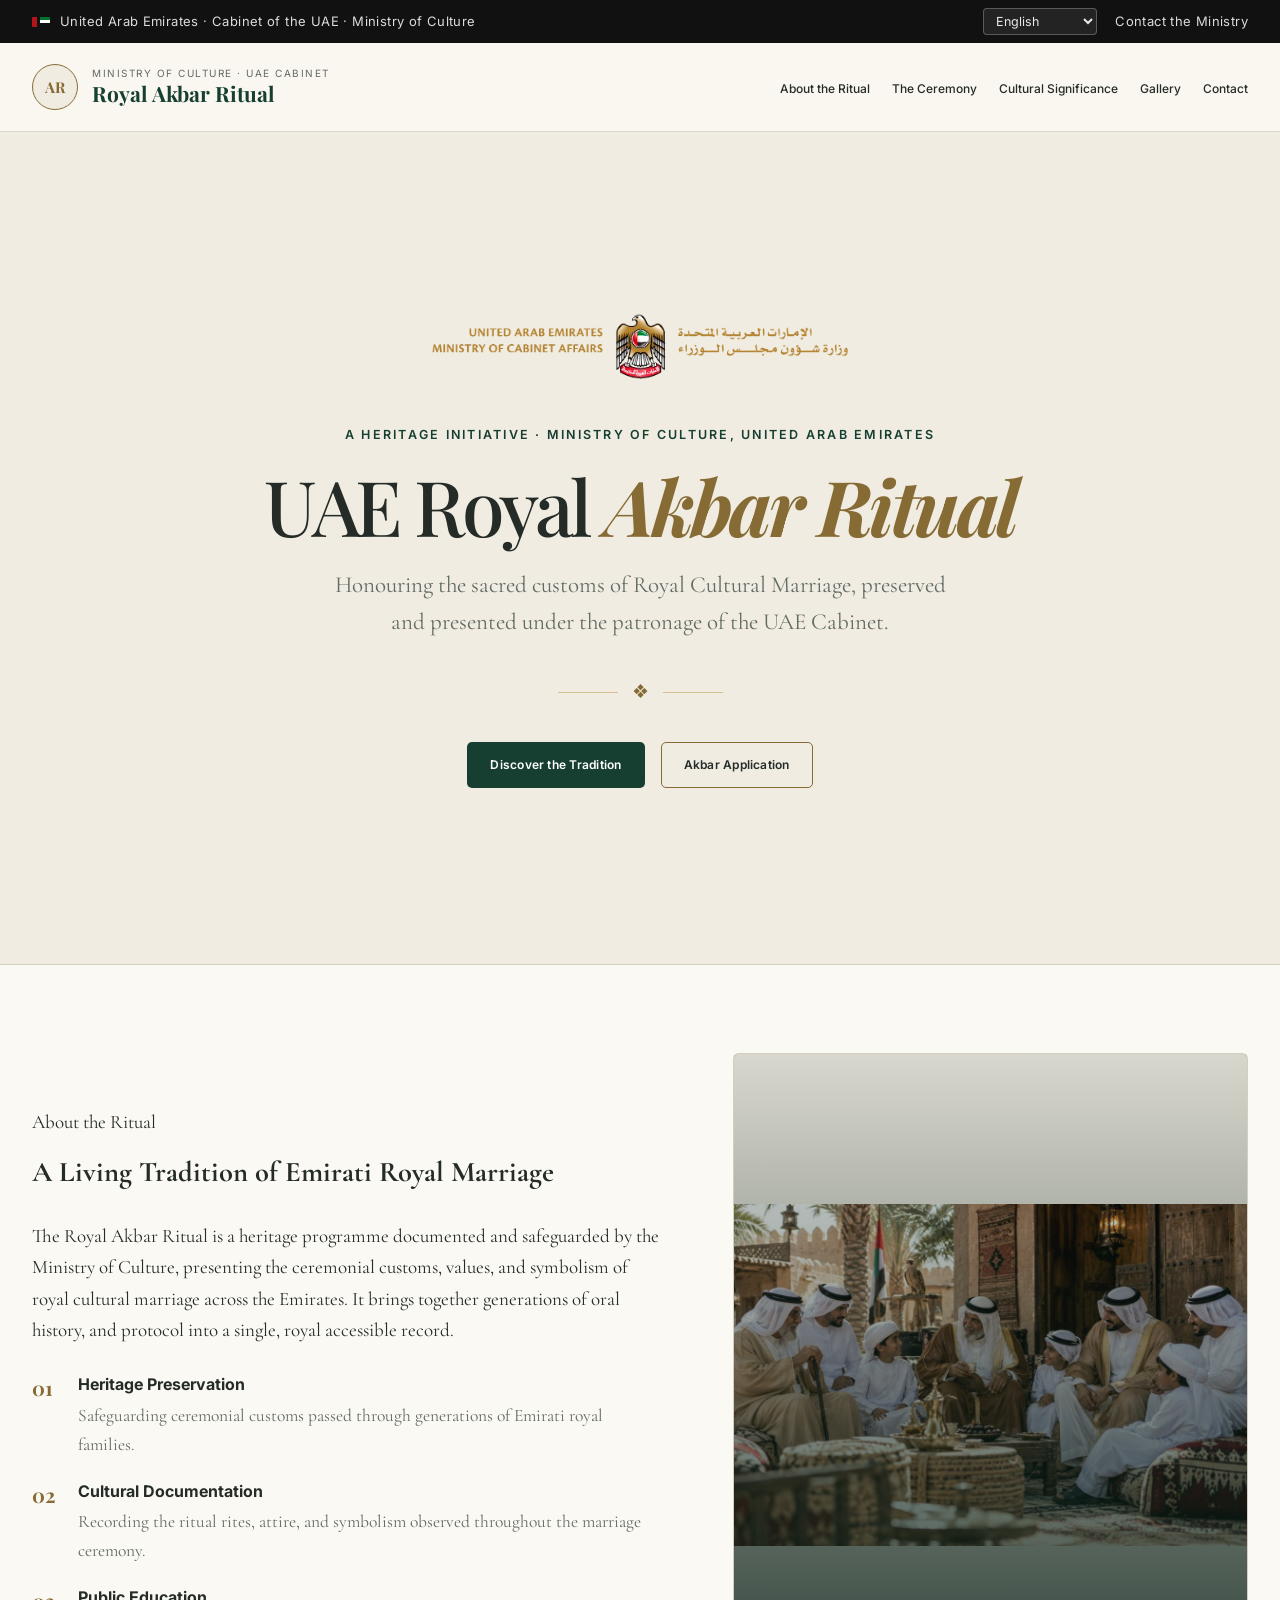
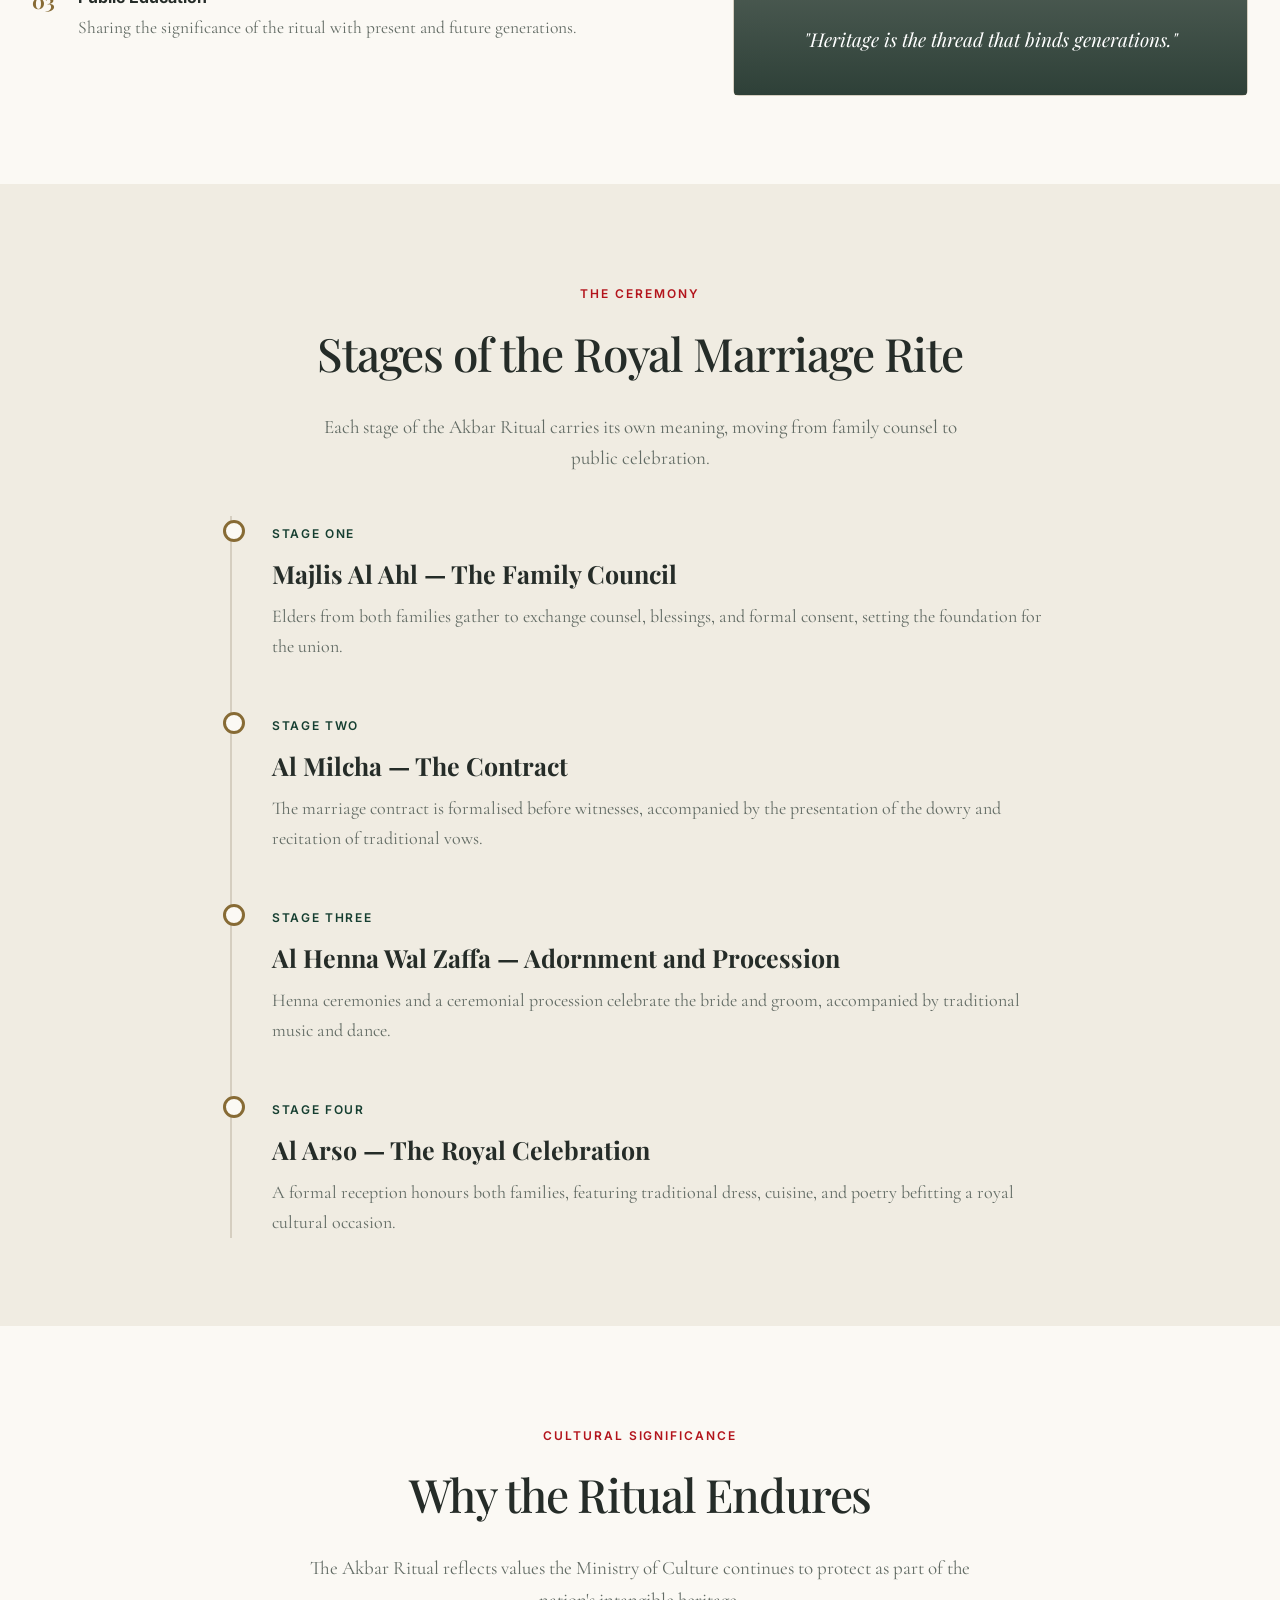
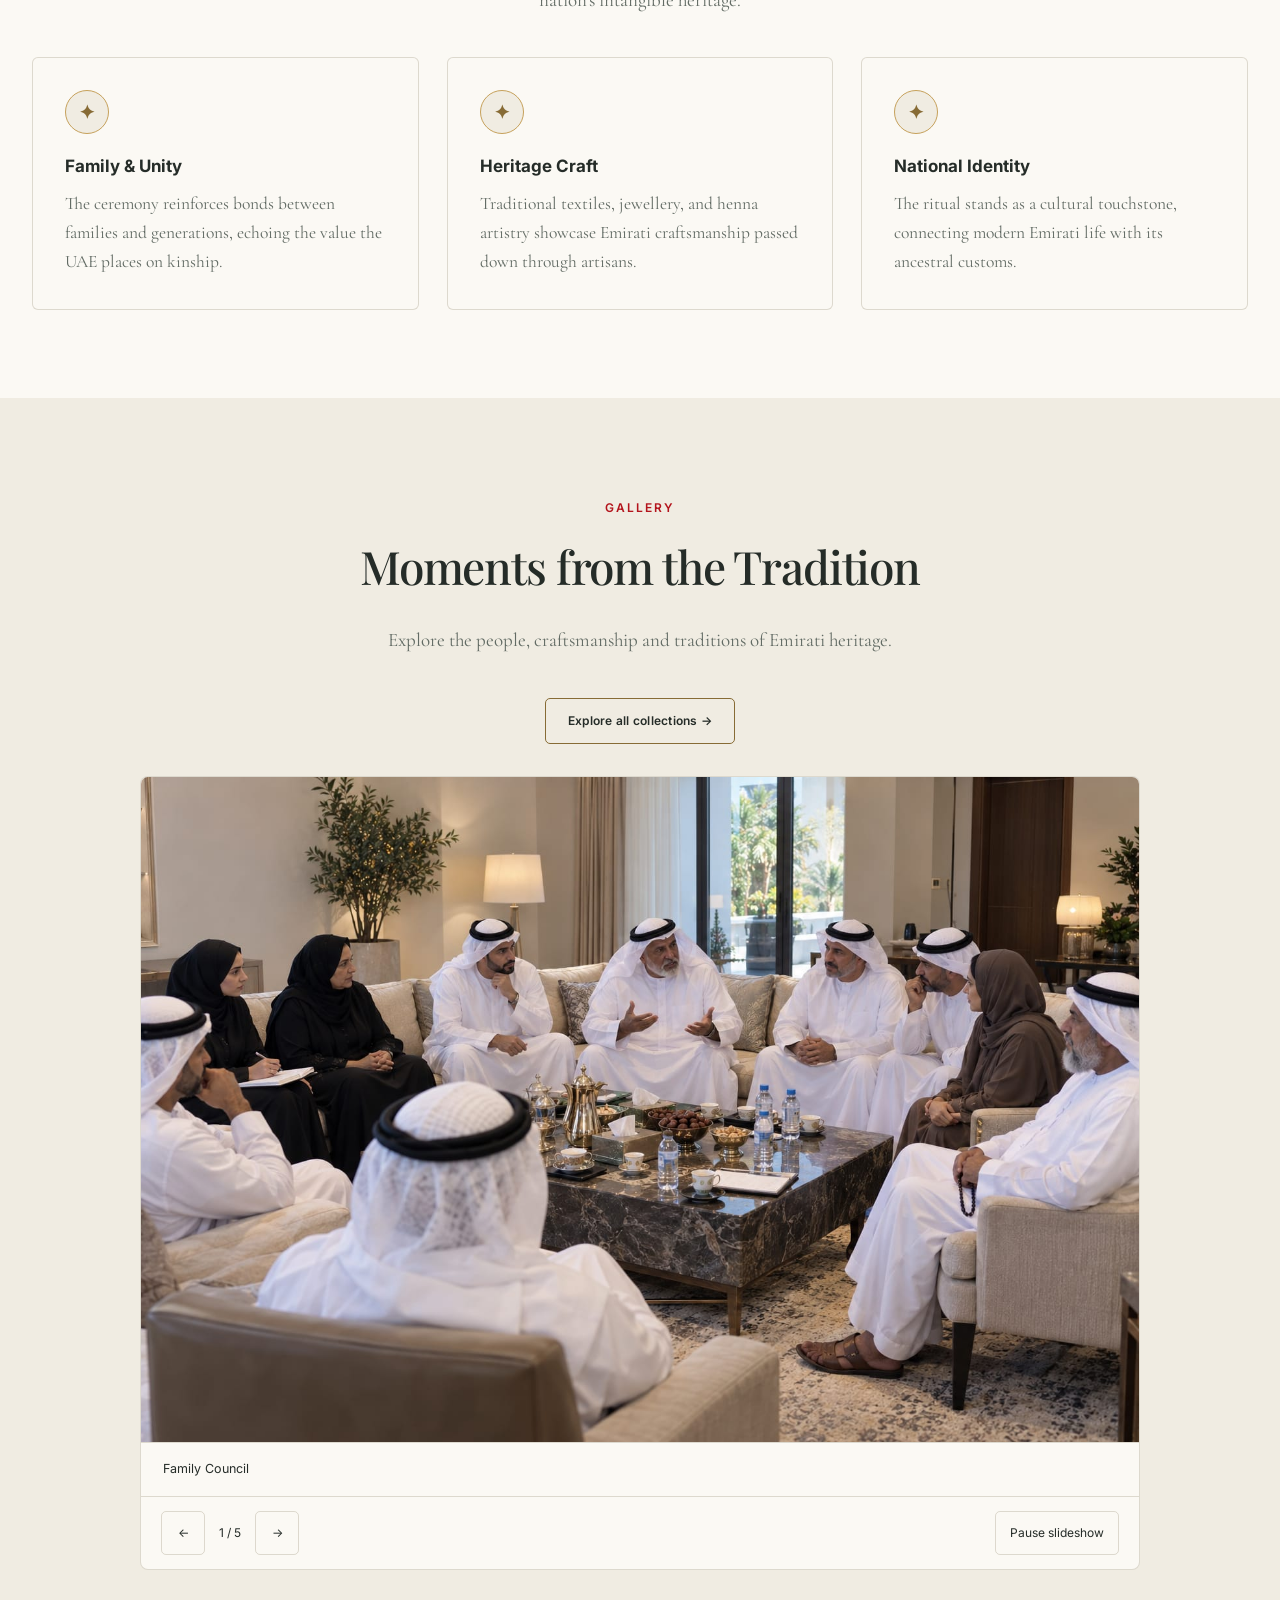
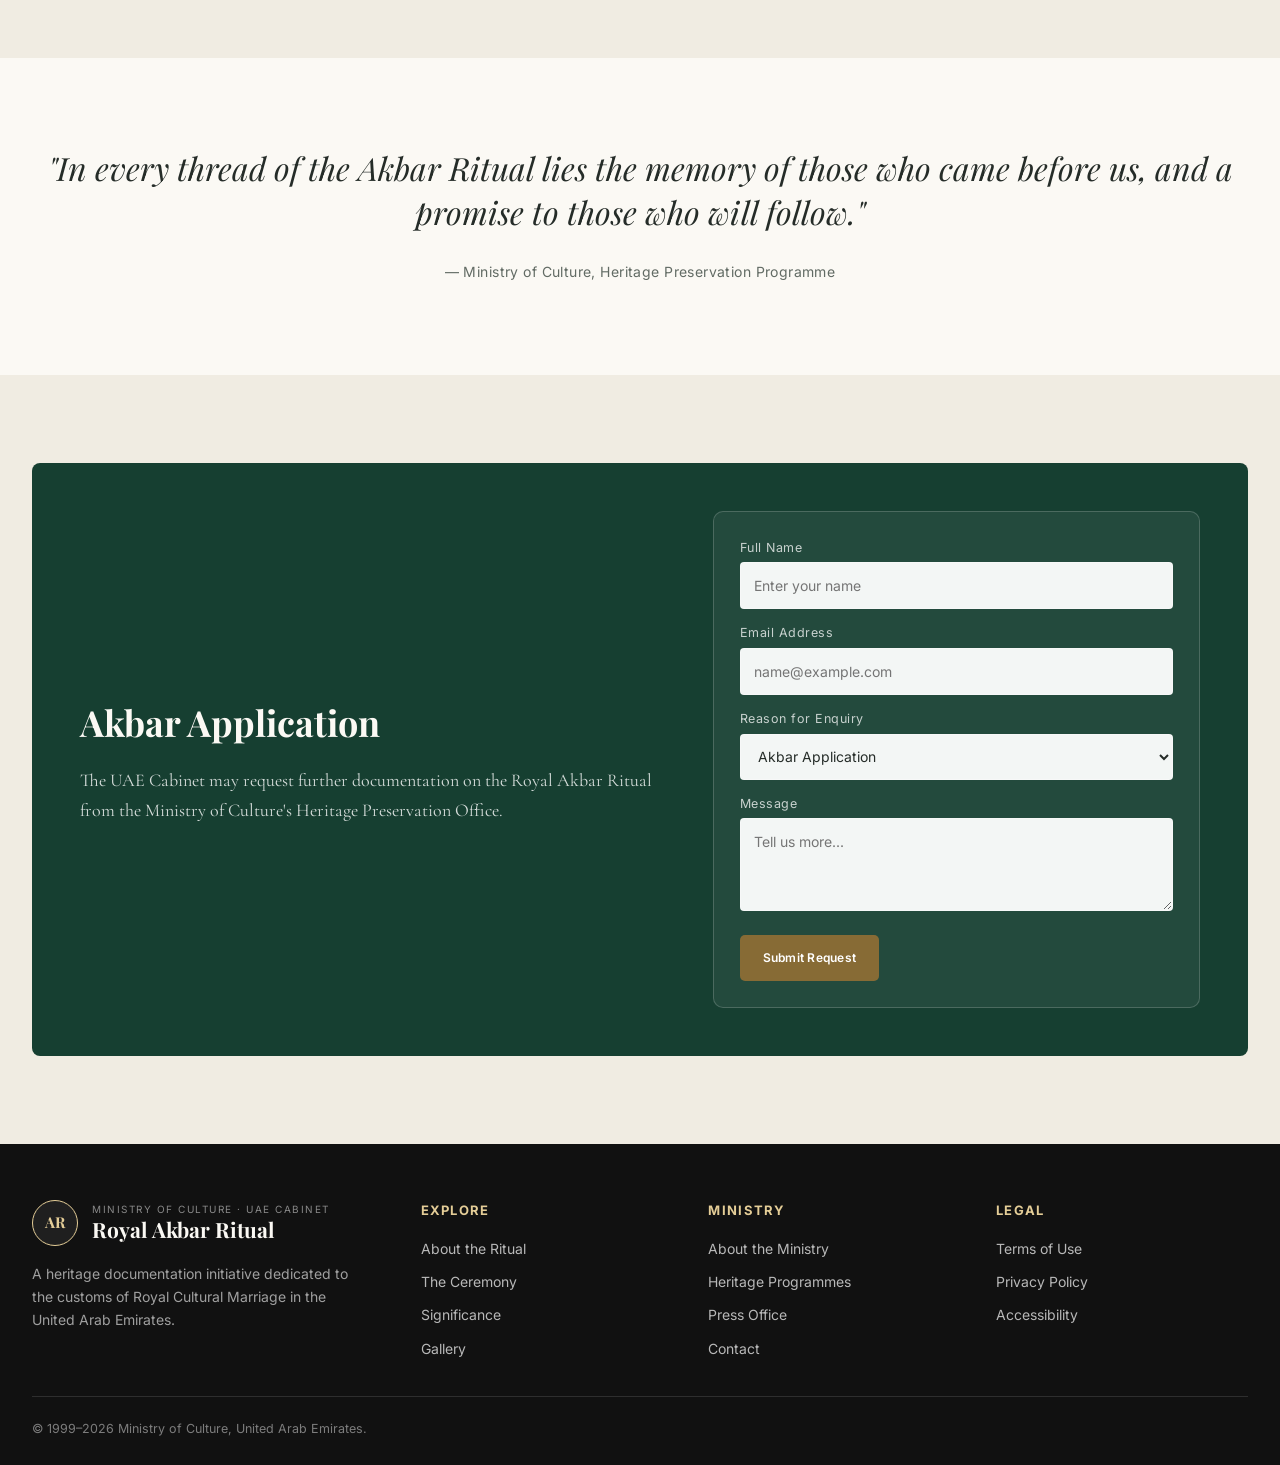
==== commit e2ad9399: "Rename briefing CTA to Akbar Application" ====
--- a/index.html
+++ b/index.html
@@ -103,7 +103,7 @@
       <div class="ornament-divider">❖</div>
       <div class="hero-cta">
         <a href="#about" class="btn btn-primary" data-i18n="heroCta1">Discover the Tradition</a>
-        <a href="#contact" class="btn btn-outline" data-i18n="heroCta2">Request Ministry Briefing</a>
+        <a href="#contact" class="btn btn-outline" data-i18n="heroCta2">Akbar Application</a>
       </div>
     </div>
   </section>
@@ -271,7 +271,7 @@
     <div class="container">
       <div class="contact-panel">
         <div>
-          <h2 data-i18n="contactHeading">Request a Ministry Briefing</h2>
+          <h2 data-i18n="contactHeading">Akbar Application</h2>
           <p data-i18n="contactBody">The UAE Cabinet may request further documentation on the Royal Akbar Ritual from
             the Ministry of Culture's Heritage Preservation Office.</p>
         </div>
@@ -358,4 +358,4 @@
   <script src="script.js"></script>
 </body>
 
-</html>+</html>
--- a/polish.css
+++ b/polish.css
@@ -16,7 +16,7 @@
 .hero { background:var(--paper-dim); }
 .hero::before,.hero::after { display:none; }
 .hero-inner { max-width:950px; padding-block:76px 88px; }
-.hero-emblem { width:88px; height:88px; object-fit:contain; margin:0 auto 28px; }
+.hero-emblem { display:block; width:480px; max-width:100%; height:auto; object-fit:contain; margin:0 auto 28px; filter:contrast(1.18); }
 .hero h1 { font-size:clamp(44px,6vw,78px); font-weight:500; letter-spacing:-.045em; }
 .hero .lede { font-style:normal; font-size:23px; }
 body:not(.gallery-page) section:not(.hero) { padding-block:88px; }
@@ -133,7 +133,7 @@
 .home-slide[hidden] { display:none; }
 .home-slide { position:relative; }
 .home-slide a { display:block; text-decoration:none; }
-.home-slide .g-photo { display:block; width:100%; height:clamp(280px,48vw,540px); object-fit:contain; }
+.home-slide .g-photo { display:block; width:100%; height:clamp(280px,48vw,540px); object-fit:contain; object-position:center; }
 .home-slide .g-caption { position:static; display:block; padding:16px 22px; background:var(--paper); color:var(--ink); text-align:left; }
 .home-slide-link { position:absolute; right:18px; bottom:74px; padding:12px 18px; border-radius:4px; background:#163f31; color:#fff; font:500 13px var(--sans); }
 .home-slide-controls { display:flex; gap:14px; align-items:center; padding:14px 20px; border-top:1px solid var(--border); font:12px var(--sans); }
@@ -150,3 +150,18 @@
 @media(max-width:600px) { .about-grid .figure { aspect-ratio:auto; width:100%; min-height:320px; } }
 body { overflow-x:clip; }
 @media(max-width:380px) { .nav-row { gap:10px; } .brand { gap:9px; min-width:0; } .brand-text .name { font-size:17px; } .nav-toggle { flex-shrink:0; } }
+
+/* Preserve every photo in full, including its edges. */
+.gcard-media img, .ghero-image img, .gallery-grid .g-photo, .glb-content img { object-fit:contain; object-position:center; display:block; }
+.home-slide-stage, .gcard-media, .ghero-image, .glb-content { overflow:hidden; }
+@media(max-width:960px) { .glb-content { overflow:auto; } }
+
+/* Frames follow the original photographs instead of cropping them. */
+.home-slide .g-photo, .gcard-media img, .ghero-image img { position:static; width:100%; height:auto; max-height:none; object-fit:contain; }
+.home-slide-stage { background:var(--paper); }
+.gcard-media { aspect-ratio:auto; }
+.gcard:hover .gcard-media img { transform:none; }
+.ghero-image { height:auto; min-height:0; align-self:center; }
+.ghero-overlay { display:none; }
+.about-grid .figure { background-size:100% 100%,contain; background-repeat:no-repeat; background-color:var(--paper-dim); }
+.glb-content img { object-fit:contain; }
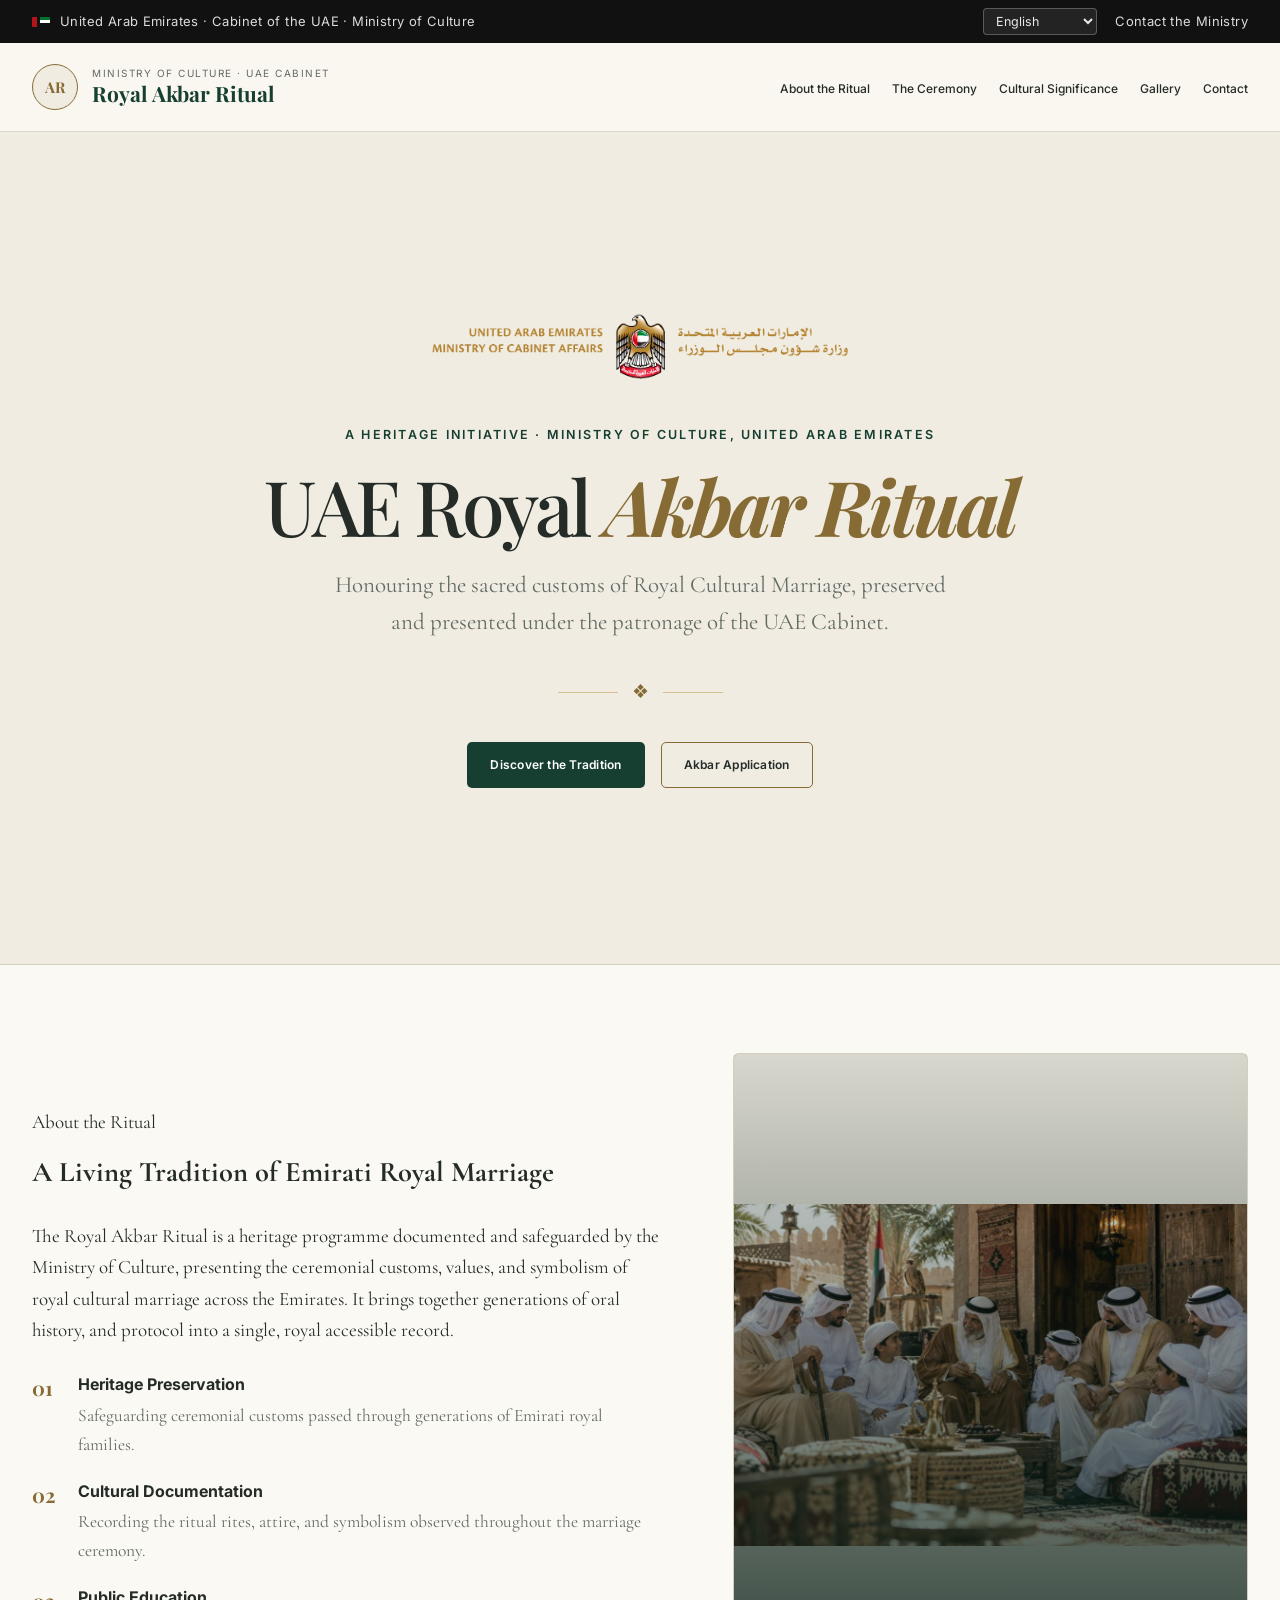
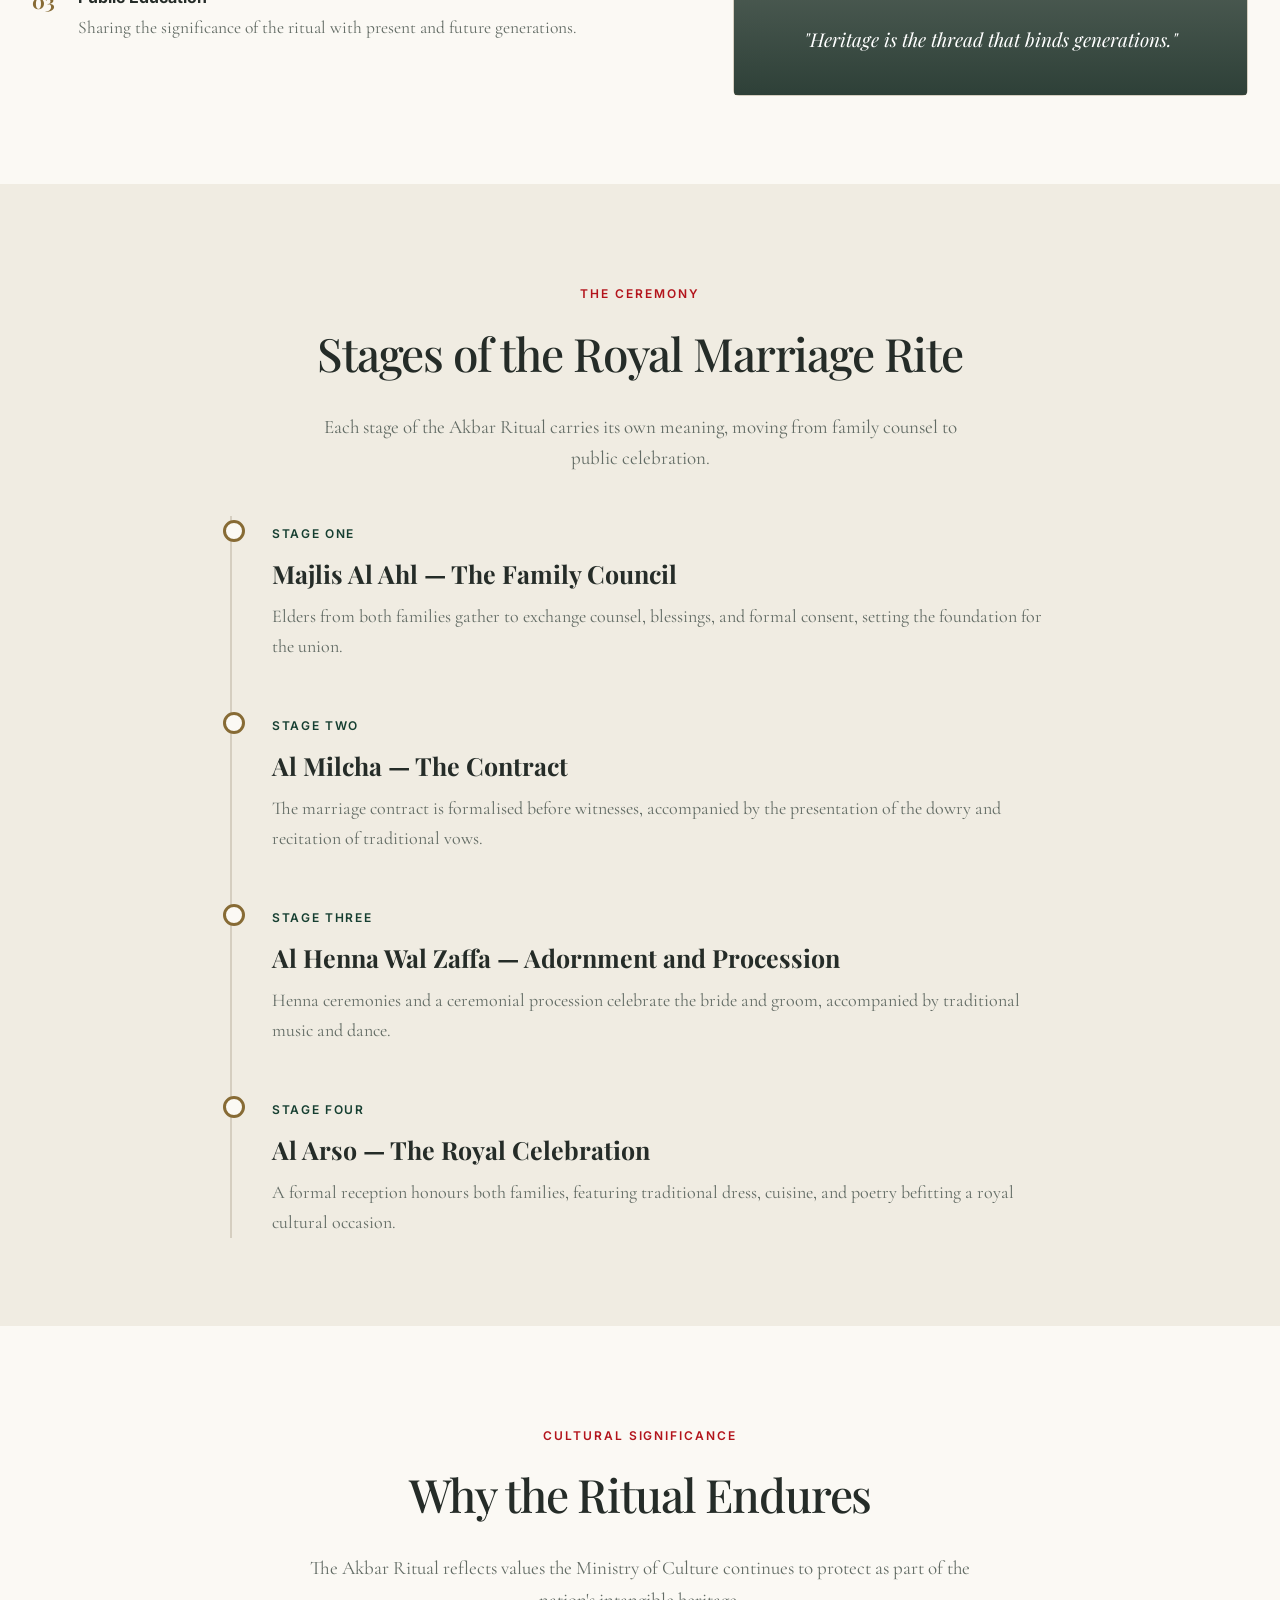
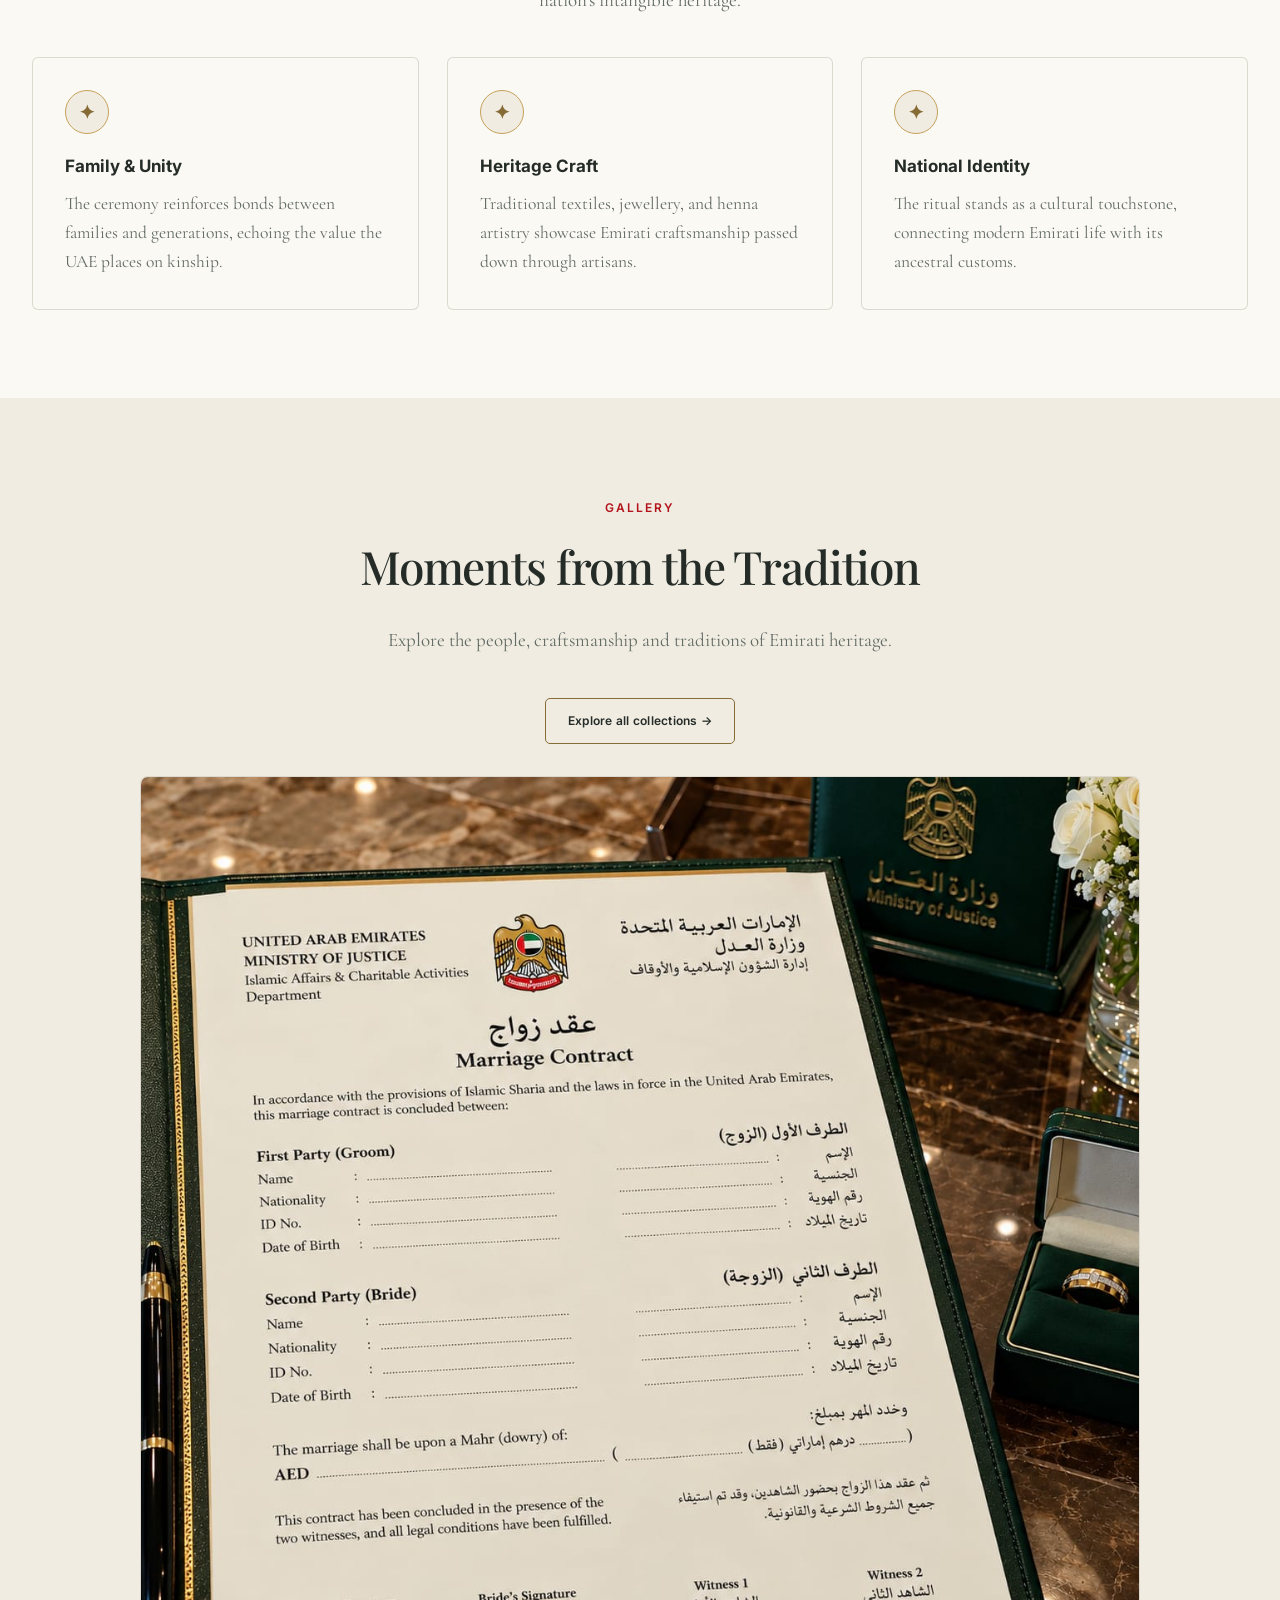
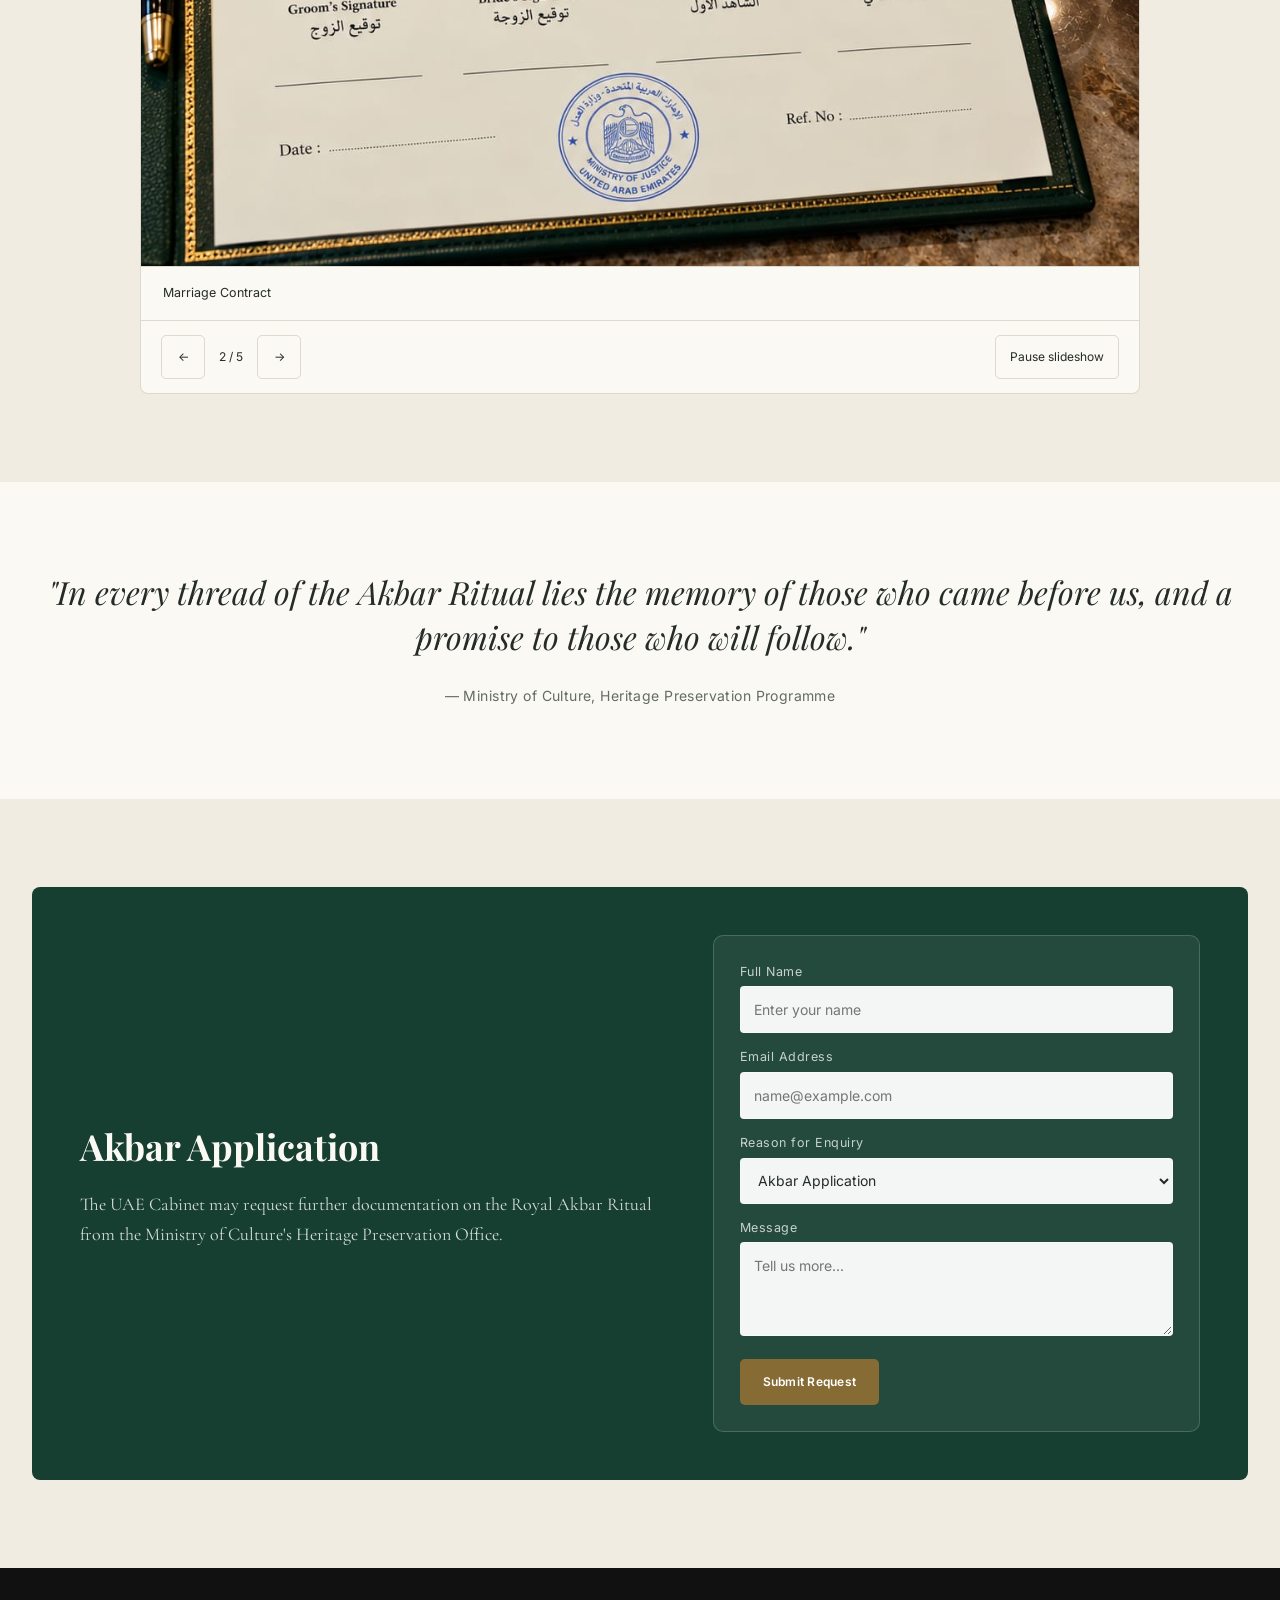
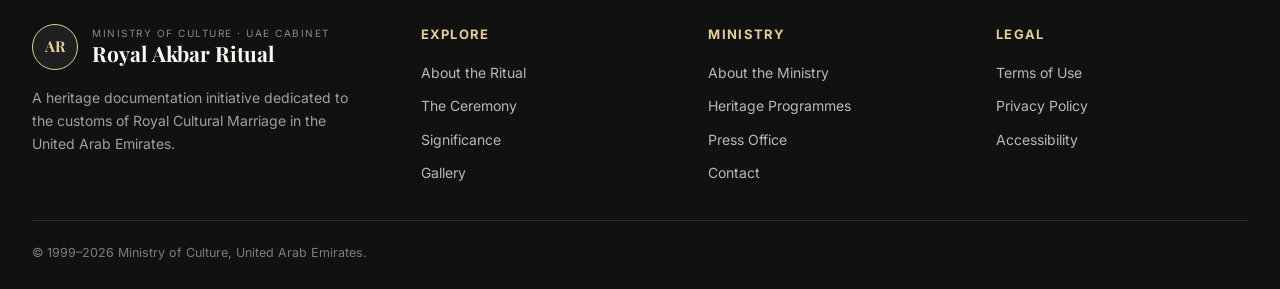
==== commit e0862756: "Deliver Akbar Application submissions to info@royalakbar.ae The form previously only relabelled its " ====
--- a/index.html
+++ b/index.html
@@ -275,29 +275,34 @@
           <p data-i18n="contactBody">The UAE Cabinet may request further documentation on the Royal Akbar Ritual from
             the Ministry of Culture's Heritage Preservation Office.</p>
         </div>
-        <form class="contact-form">
+        <form class="contact-form" action="/api/application" method="post">
           <div>
             <label for="fullname" data-i18n="labelFullName">Full Name</label>
-            <input id="fullname" type="text" data-i18n-placeholder="placeholderName" placeholder="Enter your name"
-              required>
+            <input id="fullname" name="name" type="text" data-i18n-placeholder="placeholderName"
+              placeholder="Enter your name" required>
           </div>
           <div>
             <label for="email" data-i18n="labelEmail">Email Address</label>
-            <input id="email" type="email" placeholder="name@example.com" required>
+            <input id="email" name="email" type="email" placeholder="name@example.com" required>
           </div>
           <div>
             <label for="reason" data-i18n="labelReason">Reason for Enquiry</label>
-            <select id="reason">
-              <option data-i18n="optionAkbar">Akbar Application</option>
-              <option data-i18n="optionOther">Other</option>
+            <select id="reason" name="reason">
+              <option value="akbar-application" data-i18n="optionAkbar">Akbar Application</option>
+              <option value="other" data-i18n="optionOther">Other</option>
             </select>
           </div>
           <div>
             <label for="message" data-i18n="labelMessage">Message</label>
-            <textarea id="message" rows="3" data-i18n-placeholder="placeholderMessage"
+            <textarea id="message" name="message" rows="3" data-i18n-placeholder="placeholderMessage"
               placeholder="Tell us more..."></textarea>
           </div>
+          <div class="form-honeypot" aria-hidden="true">
+            <label for="company">Company</label>
+            <input id="company" name="company" type="text" tabindex="-1" autocomplete="off">
+          </div>
           <button type="submit" class="btn btn-primary" data-i18n="submitBtn">Submit Request</button>
+          <p class="form-status" id="form-status" role="status" aria-live="polite" hidden></p>
         </form>
       </div>
     </div>
--- a/styles.css
+++ b/styles.css
@@ -556,6 +556,37 @@
   justify-self: start;
 }
 .contact-form .btn-primary:hover { background: var(--gold); }
+.contact-form .btn-primary:disabled { opacity: 0.65; cursor: default; }
+
+/* Submission feedback: success and error states of the Akbar Application. */
+.contact-form .form-status {
+  font-family: var(--sans);
+  font-size: 13.5px;
+  line-height: 1.55;
+  margin: 0;
+  padding: 11px 13px;
+  border-radius: 6px;
+  border: 1px solid transparent;
+}
+.contact-form .form-status--success {
+  background: rgba(228, 205, 151, 0.18);
+  border-color: rgba(228, 205, 151, 0.55);
+  color: var(--gold-light);
+}
+.contact-form .form-status--error {
+  background: rgba(179, 20, 28, 0.18);
+  border-color: rgba(179, 20, 28, 0.6);
+  color: #f3cfcf;
+}
+
+/* Honeypot: off-screen for people, still submitted by bots that fill every field. */
+.form-honeypot {
+  position: absolute;
+  left: -10000px;
+  width: 1px;
+  height: 1px;
+  overflow: hidden;
+}
 
 /* ---------- Footer ---------- */
 footer.site-footer {
